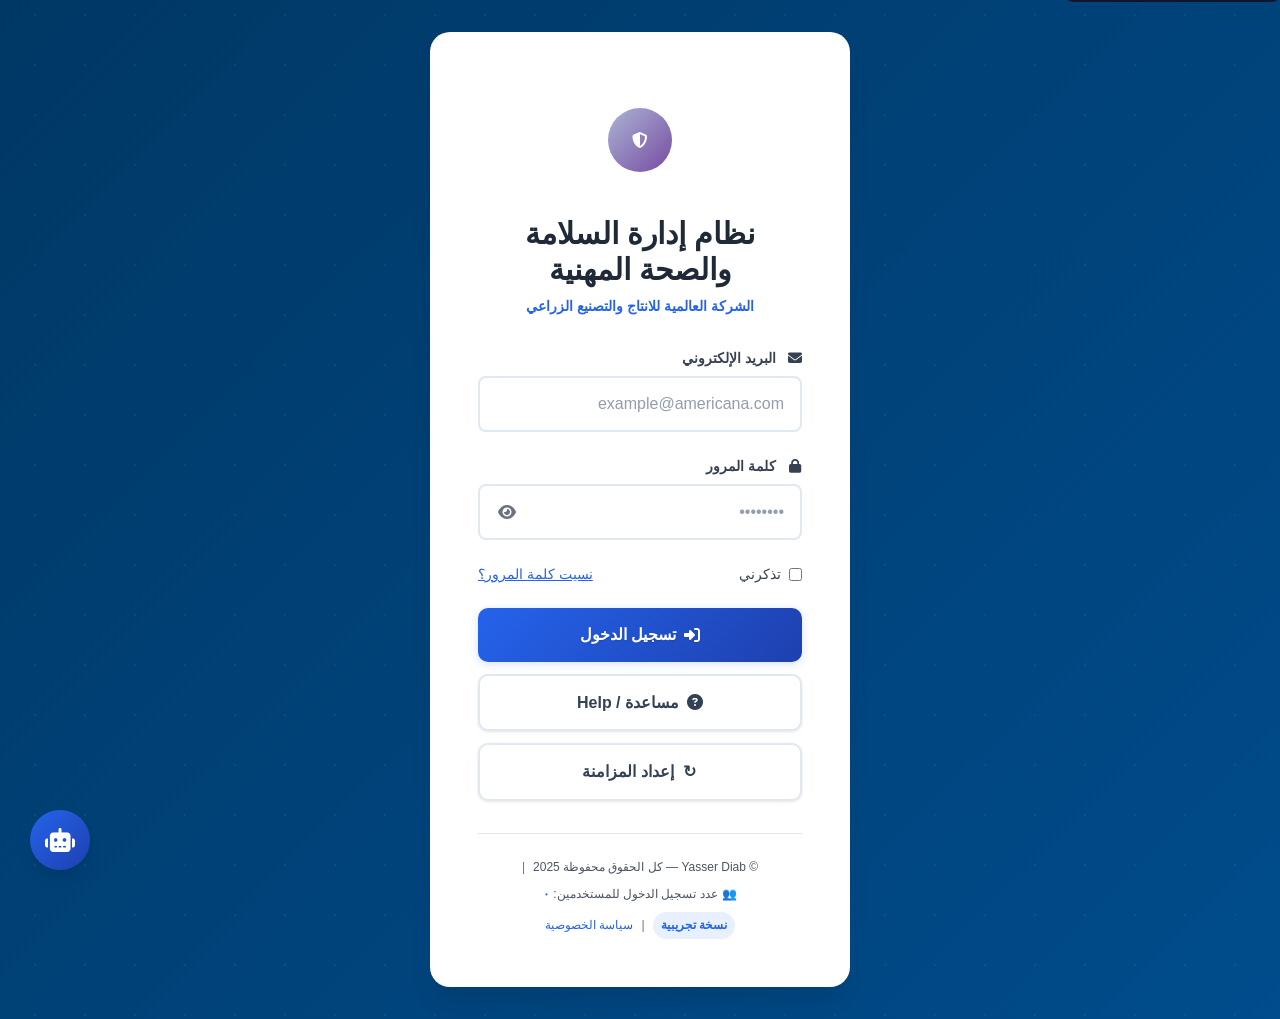
==== Frontend/index.html @ c03b9fe1 "عرض شريط التقدم في الهيدر عند إخفاء نافذة التحميل (نمط شريط بحث) Made-with: Cursor" ====
<!DOCTYPE html>
<html lang="ar" dir="rtl">

<head>
    <meta charset="UTF-8">
    <script>
        (function(){ try {
            if (window.location.hostname !== 'localhost' && window.location.hostname !== '127.0.0.1') return;
            function rm(){ var link = document.querySelector('link[rel="manifest"]'); if (link && link.parentNode) link.parentNode.removeChild(link); }
            rm();
            if (document.readyState === 'loading') document.addEventListener('DOMContentLoaded', rm); else setTimeout(rm, 0);
        } catch(e) {} })();
    </script>
    <!-- ⚡⚡⚡ ULTIMATE ERROR SUPPRESSOR V5 - MUST BE FIRST ⚡⚡⚡ -->
    <!-- ✅ يقمع أخطاء uploadmanager.js:518 من Google Drive -->
    <script>
        // ========================================
        // ULTIMATE PROTECTION V5 - قمع نهائي محسّن
        // يعترض Google Drive URLs ويحولها لصيغة آمنة
        // ========================================
        (function() {
            'use strict';
            
            // ✅ LAYER -3: أول شيء - اعتراض console قبل أي سطر آخر (Chrome يطبع Uncaught عبر console)
            function _isUploadManagerLog() {
                for (var i = 0; i < arguments.length; i++) {
                    var t = (arguments[i] != null && typeof arguments[i] === 'object')
                        ? (arguments[i].message || arguments[i].stack || '') + ''
                        : String(arguments[i] || '');
                    if (!t) continue;
                    t = t.toLowerCase();
                    if (t.indexOf('uploadmanager') !== -1 || t.indexOf('uploadmanager.js') !== -1 ||
                        (t.indexOf('518') !== -1 && (t.indexOf('document') !== -1 || t.indexOf('anonymous') !== -1 || t.indexOf('htmlstyleelement') !== -1 || t.indexOf('htmlimageelement') !== -1)) ||
                        (t.indexOf('cannot read propert') !== -1 && t.indexOf('undefined') !== -1 && t.indexOf('document') !== -1) ||
                        (t.indexOf("reading 'document'") !== -1) ||
                        (t.indexOf('518') !== -1 && t.indexOf('document') !== -1) ||
                        t.indexOf('htmlstyleelement') !== -1 || t.indexOf('htmlimageelement') !== -1 ||
                        (t.indexOf('typeerror') !== -1 && t.indexOf('document') !== -1 && t.indexOf('undefined') !== -1)) return true;
                }
                return false;
            }
            if (window.console) {
                var _e = console.error, _l = console.log, _w = console.warn;
                if (_e) console.error = function() { if (_isUploadManagerLog.apply(null, arguments)) return; return _e.apply(console, arguments); };
                if (_l) console.log  = function() { if (_isUploadManagerLog.apply(null, arguments)) return; return _l.apply(console, arguments); };
                if (_w) console.warn = function() { if (_isUploadManagerLog.apply(null, arguments)) return; return _w.apply(console, arguments); };
            }
            
            // ✅ LAYER -2: اعتراض أخطاء uploadmanager فوراً (يمنع ظهور Uncaught في الكونسول)
            var _onErr = window.onerror;
            window.onerror = function(msg, url, line, col, err) {
                var m = String(msg || '').toLowerCase(), u = String(url || '').toLowerCase();
                var stack = (err && err.stack) ? String(err.stack).toLowerCase() : '';
                if (line === 518 || line === '518' || (line && Number(line) === 518)) return true;
                if (u.indexOf('uploadmanager') !== -1 || u.indexOf('uploadmanager.js') !== -1) return true;
                if (stack.indexOf('uploadmanager') !== -1 || (stack.indexOf('518') !== -1 && stack.indexOf('document') !== -1)) return true;
                if (m.indexOf('cannot read propert') !== -1 && m.indexOf('undefined') !== -1 && m.indexOf('document') !== -1) return true;
                if (m.indexOf("reading 'document'") !== -1 || (m.indexOf('document') !== -1 && m.indexOf('undefined') !== -1)) return true;
                if (m.indexOf('typeerror') !== -1 && m.indexOf('document') !== -1) return true;
                return _onErr ? _onErr.apply(this, arguments) : false;
            };
            // اعتراض حدث error في أسرع مرحلة (قبل أي سكربت آخر)
            if (window.addEventListener) {
                window.addEventListener('error', function(e) {
                    var msg = (e && e.message) ? String(e.message).toLowerCase() : '';
                    var file = (e && e.filename) ? String(e.filename).toLowerCase() : '';
                    var line = e.lineno;
                    var stack = (e.error && e.error.stack) ? String(e.error.stack).toLowerCase() : '';
                    if (line === 518 || line === '518' || (line && Number(line) === 518)) {
                        e.preventDefault(); e.stopPropagation(); e.stopImmediatePropagation(); return false;
                    }
                    if (file.indexOf('uploadmanager') !== -1 || file.indexOf('uploadmanager.js') !== -1 || stack.indexOf('uploadmanager') !== -1) {
                        e.preventDefault(); e.stopPropagation(); e.stopImmediatePropagation(); return false;
                    }
                    if (msg.indexOf('cannot read propert') !== -1 && msg.indexOf('undefined') !== -1 && msg.indexOf('document') !== -1) {
                        e.preventDefault(); e.stopPropagation(); e.stopImmediatePropagation(); return false;
                    }
                    if (msg.indexOf("reading 'document'") !== -1 || (msg.indexOf('document') !== -1 && msg.indexOf('undefined') !== -1)) {
                        e.preventDefault(); e.stopPropagation(); e.stopImmediatePropagation(); return false;
                    }
                    if (msg.indexOf('typeerror') !== -1 && msg.indexOf('document') !== -1) {
                        e.preventDefault(); e.stopPropagation(); e.stopImmediatePropagation(); return false;
                    }
                }, true);
            }
            
            // ✅ LAYER -1: تحويل Google Drive URLs إلى صيغة thumbnail الآمنة
            // هذا يمنع تحميل uploadmanager.js من الأساس
            window.__convertGoogleDriveUrl = function(url) {
                if (!url || typeof url !== 'string') return url;
                
                // تحويل /uc?export=view URLs إلى /thumbnail
                // هذه الصيغة لا تحمّل uploadmanager.js
                var driveUcMatch = url.match(/drive\.google\.com\/uc\?.*id=([a-zA-Z0-9_-]+)/i);
                if (driveUcMatch && driveUcMatch[1]) {
                    return 'https://drive.google.com/thumbnail?id=' + driveUcMatch[1] + '&sz=w1000';
                }
                
                // تحويل /file/d/ URLs
                var driveFileMatch = url.match(/drive\.google\.com\/file\/d\/([a-zA-Z0-9_-]+)/i);
                if (driveFileMatch && driveFileMatch[1]) {
                    return 'https://drive.google.com/thumbnail?id=' + driveFileMatch[1] + '&sz=w1000';
                }
                
                return url;
            };
            
            // ✅ LAYER 0: حماية فورية - منع uploadmanager من القراءة على undefined (reading 'document')
            try {
                var safeFakeWin = typeof Proxy !== 'undefined' ? new Proxy({}, { get: function() { return undefined; } }) : {};
                var iframeContentWindowDesc = Object.getOwnPropertyDescriptor(HTMLIFrameElement.prototype, 'contentWindow');
                if (iframeContentWindowDesc && iframeContentWindowDesc.get) {
                    var originalContentWindowGetter = iframeContentWindowDesc.get;
                    Object.defineProperty(HTMLIFrameElement.prototype, 'contentWindow', {
                        get: function() {
                            try {
                                var w = originalContentWindowGetter.call(this);
                                if (w == null) return safeFakeWin;
                                return w;
                            } catch(e) {
                                return safeFakeWin;
                            }
                        },
                        configurable: true
                    });
                }
                var iframeContentDocDesc = Object.getOwnPropertyDescriptor(HTMLIFrameElement.prototype, 'contentDocument');
                if (iframeContentDocDesc && iframeContentDocDesc.get) {
                    var originalContentDocGetter = iframeContentDocDesc.get;
                    Object.defineProperty(HTMLIFrameElement.prototype, 'contentDocument', {
                        get: function() {
                            try {
                                var d = originalContentDocGetter.call(this);
                                return d != null ? d : null;
                            } catch(e) {
                                return null;
                            }
                        },
                        configurable: true
                    });
                }
            } catch(e) {}
            
            // ✅ LAYER 0.5: اعتراض HTMLImageElement.prototype.src
            // تحويل Google Drive URLs تلقائياً عند تعيين src
            try {
                var imgSrcDesc = Object.getOwnPropertyDescriptor(HTMLImageElement.prototype, 'src');
                if (imgSrcDesc && imgSrcDesc.set) {
                    var originalSrcSetter = imgSrcDesc.set;
                    var originalSrcGetter = imgSrcDesc.get;
                    Object.defineProperty(HTMLImageElement.prototype, 'src', {
                        get: function() {
                            return originalSrcGetter ? originalSrcGetter.call(this) : this.getAttribute('src');
                        },
                        set: function(val) {
                            try {
                                // تحويل Google Drive URLs
                                var safeUrl = window.__convertGoogleDriveUrl ? window.__convertGoogleDriveUrl(val) : val;
                                
                                // إضافة onerror handler تلقائياً للصور من Google Drive
                                if (safeUrl && typeof safeUrl === 'string' && safeUrl.indexOf('drive.google.com') > -1) {
                                    var self = this;
                                    if (!self.__driveErrorHandler) {
                                        self.__driveErrorHandler = true;
                                        self.addEventListener('error', function(e) {
                                            e.stopPropagation();
                                            e.stopImmediatePropagation();
                                        }, true);
                                    }
                                }
                                
                                return originalSrcSetter.call(this, safeUrl);
                            } catch(e) {
                                return originalSrcSetter.call(this, val);
                            }
                        },
                        configurable: true,
                        enumerable: true
                    });
                }
            } catch(e) {}
            
            // ✅ LAYER 0.6: اعتراض setAttribute لتحويل أي drive URL يُعطى لـ img[src]
            // يمنع تحميل uploadmanager عند استخدام setAttribute أو innerHTML
            try {
                var origSetAttribute = Element.prototype.setAttribute;
                Element.prototype.setAttribute = function(name, value) {
                    if (name === 'src' && this.tagName === 'IMG' && value && typeof value === 'string' && value.indexOf('drive.google.com') !== -1) {
                        value = window.__convertGoogleDriveUrl ? window.__convertGoogleDriveUrl(value) : value;
                    }
                    return origSetAttribute.call(this, name, value);
                };
            } catch(e) {}
            
            // ✅ LAYER 1: قمع فوري لـ console.error
            if (window.console && window.console.error) {
                var __origErr = window.console.error;
                window.console.error = function() {
                    try {
                        var a0 = arguments[0];
                        if (a0) {
                            var s = '';
                            try {
                                s = (typeof a0 === 'string' ? a0 : (a0.message || a0.stack || String(a0) || '')).toLowerCase();
                            } catch(e) { return; }
                            // فحص فوري للأنماط المعروفة (بما فيها خطأ reading 'document' من أي مصدر)
                            if (s.indexOf('uploadmanager') > -1 || s.indexOf(':518:') > -1 || (s.indexOf('518') > -1 && s.indexOf('document') > -1) ||
                                s.indexOf('cannot read') > -1 || s.indexOf('htmlstyleelement') > -1 ||
                                s.indexOf('htmlimageelement') > -1 || s.indexOf('svgsvgelement') > -1 ||
                                s.indexOf('contentdocument') > -1 || s.indexOf('contentwindow') > -1 ||
                                (s.indexOf('uncaught') > -1 && s.indexOf('typeerror') > -1 && s.indexOf('document') > -1) ||
                                (s.indexOf('cannot read propert') > -1 && s.indexOf('undefined') > -1 && s.indexOf("'document'") > -1) ||
                                s.indexOf("reading 'document'") > -1 || (s.indexOf('typeerror') > -1 && s.indexOf('document') > -1 && s.indexOf('undefined') > -1)) {
                                return; // قمع
                            }
                        }
                        // فحص بقية المعاملات (Chrome قد يمرر الرسالة والـ stack في معاملات منفصلة)
                        for (var i = 0; i < arguments.length; i++) {
                            var arg = arguments[i];
                            if (arg && typeof arg === 'object') {
                                try {
                                    var msg = String(arg.message || '').toLowerCase();
                                    var stack = String(arg.stack || '').toLowerCase();
                                    if (msg.indexOf('uploadmanager') > -1 || stack.indexOf('uploadmanager') > -1 ||
                                        stack.indexOf(':518:') > -1 || (msg.indexOf('cannot read') > -1 && msg.indexOf('document') > -1)) {
                                        return;
                                    }
                                } catch(e) { return; }
                            }
                        }
                        return __origErr.apply(this, arguments);
                    } catch(e) { return; }
                };
            }
            
            // ✅ LAYER 2: قمع window.onerror
            var __origOnError = window.onerror;
            window.onerror = function(msg, url, line, col, error) {
                try {
                    // فحص فوري للسطر 518
                    if (line === 518 || Number(line) === 518) return true;
                    
                    var m = String(msg || '').toLowerCase();
                    var u = String(url || '').toLowerCase();
                    var stack = '';
                    try { if (error && error.stack) stack = String(error.stack).toLowerCase(); } catch(e) {}
                    
                    // فحص شامل
                    if (u.indexOf('uploadmanager') > -1 || stack.indexOf('uploadmanager') > -1 ||
                        stack.indexOf(':518:') > -1 || m.indexOf('uploadmanager') > -1 ||
                        (m.indexOf('cannot read') > -1 && m.indexOf('document') > -1) ||
                        (m.indexOf('htmlstyleelement') > -1) || (m.indexOf('htmlimageelement') > -1)) {
                        return true;
                    }
                    
                    if (__origOnError) return __origOnError.apply(this, arguments);
                } catch(e) { return true; }
                return false;
            };
            
            // ✅ LAYER 3: قمع error events (capture phase)
            if (window.addEventListener) {
                window.addEventListener('error', function(e) {
                    try {
                        var line = e.lineno;
                        var msg = String(e.message || '').toLowerCase();
                        var file = String(e.filename || '').toLowerCase();
                        
                        // فحص السطر 518
                        if (line === 518 || Number(line) === 518) {
                            e.preventDefault(); e.stopPropagation(); e.stopImmediatePropagation();
                            return false;
                        }
                        
                        // فحص الأنماط
                        if (msg.indexOf('uploadmanager') > -1 || file.indexOf('uploadmanager') > -1 ||
                            msg.indexOf('cannot read') > -1 || msg.indexOf('htmlstyleelement') > -1 ||
                            msg.indexOf('htmlimageelement') > -1 || 
                            (msg.indexOf('typeerror') > -1 && msg.indexOf('document') > -1)) {
                            e.preventDefault(); e.stopPropagation(); e.stopImmediatePropagation();
                            return false;
                        }
                    } catch(err) {
                        e.preventDefault(); e.stopPropagation(); e.stopImmediatePropagation();
                        return false;
                    }
                }, true);
            }
            
            // ✅ LAYER 4: قمع unhandledrejection
            if (window.addEventListener) {
                window.addEventListener('unhandledrejection', function(e) {
                    try {
                        var reason = e.reason;
                        var str = String(reason || '').toLowerCase();
                        var msg = (reason && reason.message ? String(reason.message) : '').toLowerCase();
                        var stack = (reason && reason.stack ? String(reason.stack) : '').toLowerCase();
                        var combined = str + ' ' + msg + ' ' + stack;
                        
                        if (combined.indexOf('uploadmanager') > -1 || combined.indexOf(':518:') > -1 ||
                            (combined.indexOf('cannot read') > -1 && combined.indexOf('document') > -1)) {
                            e.preventDefault(); e.stopPropagation(); e.stopImmediatePropagation();
                            return false;
                        }
                    } catch(err) {}
                }, true);
            }
            
            // ✅ LAYER 5: حماية Chrome Extensions
            if (typeof chrome !== 'undefined' && chrome.runtime) {
                try {
                    var origLastError = chrome.runtime.lastError;
                    Object.defineProperty(chrome.runtime, 'lastError', {
                        get: function() {
                            try {
                                var err = origLastError;
                                if (err && err.message) {
                                    var msg = String(err.message).toLowerCase();
                                    if (msg.indexOf('uploadmanager') > -1 || msg.indexOf('contentdocument') > -1 || msg.indexOf('contentwindow') > -1) {
                                        return null;
                                    }
                                }
                                return err;
                            } catch(e) { return null; }
                        },
                        configurable: true
                    });
                } catch(e) {}
            }
            
            // ✅ LAYER 6: MutationObserver لاعتراض الصور المضافة عبر innerHTML
            // هذا يصطاد الصور التي لا تمر عبر src setter
            try {
                if (typeof MutationObserver !== 'undefined') {
                    var processGoogleDriveImages = function(element) {
                        if (!element) return;
                        var images = element.querySelectorAll ? element.querySelectorAll('img[src*="drive.google.com"]') : [];
                        for (var i = 0; i < images.length; i++) {
                            var img = images[i];
                            var src = img.getAttribute('src');
                            if (src && src.indexOf('drive.google.com') > -1) {
                                // تحويل URL إلى صيغة آمنة
                                var safeUrl = window.__convertGoogleDriveUrl(src);
                                if (safeUrl !== src) {
                                    img.setAttribute('src', safeUrl);
                                }
                                // إضافة error handler
                                if (!img.__driveErrorHandler) {
                                    img.__driveErrorHandler = true;
                                    img.addEventListener('error', function(e) {
                                        e.stopPropagation();
                                        e.stopImmediatePropagation();
                                    }, true);
                                }
                            }
                        }
                    };
                    
                    var observer = new MutationObserver(function(mutations) {
                        for (var i = 0; i < mutations.length; i++) {
                            var mutation = mutations[i];
                            // فحص العناصر المضافة
                            if (mutation.addedNodes) {
                                for (var j = 0; j < mutation.addedNodes.length; j++) {
                                    var node = mutation.addedNodes[j];
                                    if (node.nodeType === 1) { // Element node
                                        // فحص العنصر نفسه إذا كان صورة
                                        if (node.tagName === 'IMG') {
                                            var src = node.getAttribute('src');
                                            if (src && src.indexOf('drive.google.com') > -1) {
                                                var safeUrl = window.__convertGoogleDriveUrl(src);
                                                if (safeUrl !== src) {
                                                    node.setAttribute('src', safeUrl);
                                                }
                                                if (!node.__driveErrorHandler) {
                                                    node.__driveErrorHandler = true;
                                                    node.addEventListener('error', function(e) {
                                                        e.stopPropagation();
                                                        e.stopImmediatePropagation();
                                                    }, true);
                                                }
                                            }
                                        }
                                        // فحص الصور داخل العنصر
                                        processGoogleDriveImages(node);
                                    }
                                }
                            }
                        }
                    });
                    
                    // بدء المراقبة عند جاهزية DOM
                    if (document.body) {
                        observer.observe(document.body, { childList: true, subtree: true });
                    } else {
                        document.addEventListener('DOMContentLoaded', function() {
                            observer.observe(document.body, { childList: true, subtree: true });
                            // معالجة الصور الموجودة
                            processGoogleDriveImages(document.body);
                        });
                    }
                }
            } catch(e) {}
            
            // تعيين flags
            window.__errorSuppressorActive = true;
            window.__chromeErrorSuppressorActive = true;
            window.__ultimateProtectionV5 = true;
        })();
    </script>
    <script src="js/modules/uploadmanager-suppressor.js"></script>
    <meta name="viewport"
        content="width=device-width, initial-scale=1.0, maximum-scale=5.0, user-scalable=yes, viewport-fit=cover">
    <meta name="description"
        content="نظام إدارة السلامة المهنية للشركة العالمية للانتاج والتصنيع الزراعي - HSE Management System">
    <meta name="keywords" content="السلامة المهنية, HSE, الصناعات الغذائية, حوادث العمل, تصاريح العمل">
    <meta name="author" content="HSE Team">

    <!-- Permissions Policy - Allow camera access for QR scanning -->
    <meta http-equiv="Permissions-Policy" content="camera=self, microphone=self, geolocation=self">

    <!-- Open Graph / Facebook -->
    <meta property="og:type" content="website">
    <meta property="og:title" content="HSE Management System - نظام السلامة المهنية">
    <meta property="og:description" content="نظام إدارة السلامة المهنية للشركة العالمية للانتاج والتصنيع الزراعي">

    <title>HSE Management System - نظام السلامة المهنية</title>

    <!-- ========================================
         ✅ قمع ULTRA-AGGRESSIVE لأخطاء uploadmanager.js:518
         INLINE CODE - يعمل فوراً قبل أي شيء آخر
         ======================================== -->
    <script>
        // ✅✅✅ ULTRA-AGGRESSIVE ERROR SUPPRESSOR ✅✅✅
        // يجب أن يكون هذا أول JavaScript يتم تنفيذه
        (function() {
            'use strict';
            
            // قمع console.error فوراً - فحص كل المعاملات (الرسالة قد تكون في كائن Error)
            if (typeof console !== 'undefined' && console.error) {
                const _originalError = console.error;
                console.error = function(...args) {
                    for (let i = 0; i < args.length; i++) {
                        const a = args[i];
                        const first = (a && typeof a === 'object')
                            ? ((a.message || '') + ' ' + (a.stack || '')).toLowerCase()
                            : String(a || '').toLowerCase();
                        if (first.includes('uploadmanager') ||
                            first.includes('uploadmanager.js') ||
                            (first.includes('518') && (first.includes('document') || first.includes('anonymous') || first.includes('htmlstyleelement') || first.includes('htmlimageelement'))) ||
                            first.includes(':518:') ||
                            (first.includes('cannot read') && first.includes('document')) ||
                            first.includes('htmlstyleelement') ||
                            first.includes('htmlimageelement') ||
                            first.includes('svgsvgelement') ||
                            (first.includes('anonymous') && (first.includes('518') || first.includes('document'))) ||
                            first.includes('contentdocument') ||
                            first.includes('contentwindow')) {
                            return; // قمع فوري
                        }
                    }
                    _originalError.apply(console, args);
                };
            }
            
            // قمع console.warn فوراً
            if (typeof console !== 'undefined' && console.warn) {
                const _originalWarn = console.warn;
                console.warn = function(...args) {
                    if (args.length > 0 && args[0]) {
                        const first = String(args[0]).toLowerCase();
                        if (first.includes('uploadmanager') || first.includes('518')) {
                            return;
                        }
                    }
                    _originalWarn.apply(console, args);
                };
            }
            
            // قمع window.onerror فوراً
            window.onerror = function(msg, url, line, col, error) {
                // فحص السطر 518 فوراً
                if (line === 518 || String(line) === '518') {
                    return true; // قمع
                }
                
                // فحص الرسالة
                const msgLower = String(msg || '').toLowerCase();
                const urlLower = String(url || '').toLowerCase();
                
                if (msgLower.includes('uploadmanager') ||
                    msgLower.includes('cannot read') ||
                    msgLower.includes('htmlstyleelement') ||
                    msgLower.includes('anonymous') ||
                    msgLower.includes('contentdocument') ||
                    msgLower.includes('contentwindow') ||
                    urlLower.includes('uploadmanager') ||
                    urlLower.includes('518')) {
                    return true; // قمع
                }
                
                return false;
            };
            
            // قمع error events فوراً
            window.addEventListener('error', function(e) {
                if (e.lineno === 518 || String(e.lineno) === '518') {
                    e.preventDefault();
                    e.stopPropagation();
                    e.stopImmediatePropagation();
                    return false;
                }
                
                const msg = String(e.message || '').toLowerCase();
                const file = String(e.filename || '').toLowerCase();
                
                if (msg.includes('uploadmanager') ||
                    msg.includes('cannot read') ||
                    msg.includes('htmlstyleelement') ||
                    msg.includes('anonymous') ||
                    msg.includes('contentdocument') ||
                    msg.includes('contentwindow') ||
                    file.includes('uploadmanager') ||
                    file.includes('518')) {
                    e.preventDefault();
                    e.stopPropagation();
                    e.stopImmediatePropagation();
                    return false;
                }
            }, true); // capture phase - قبل أي شيء
            
            // قمع unhandledrejection
            window.addEventListener('unhandledrejection', function(e) {
                const reason = String(e.reason || '').toLowerCase();
                if (reason.includes('uploadmanager') ||
                    reason.includes('cannot read') ||
                    reason.includes('518')) {
                    e.preventDefault();
                    return false;
                }
            }, true);
            
            // ✅ قمع إضافي: Override Object.defineProperty لمنع أي محاولات لتجاوز الحماية
            try {
                const originalDefineProperty = Object.defineProperty;
                Object.defineProperty = function(obj, prop, descriptor) {
                    // لا نتدخل في defineProperty - نتركه يعمل بشكل طبيعي
                    return originalDefineProperty.call(this, obj, prop, descriptor);
                };
            } catch (e) {
                // ignore
            }
            
            console.log('%c✅ ULTRA-AGGRESSIVE Error Suppressor Active (3 Layers)', 'color: green; font-weight: bold; font-size: 14px;');
        })();
    </script>

    <!-- ========================================
         ✅ قمع إضافي inline لضمان الحماية الكاملة
         ======================================== -->
    <script>
        // ✅ قمع فوري وشامل قبل أي شيء آخر
        (function() {
            'use strict';
            
            // دالة فحص شاملة ومحسّنة لأخطاء uploadmanager
            const isUploadManagerError = function(text) {
                if (!text) return false;
                const t = String(text).toLowerCase();
                
                // فحص مباشر لـ uploadmanager
                if (t.includes('uploadmanager') || 
                    t.includes('upload-manager') ||
                    /uploadmanager\.js/i.test(t) ||
                    /uploadmanager\.js:\d+/i.test(t) ||
                    /uploadmanager\.js:518/i.test(t)) {
                    return true;
                }
                
                // فحص النمط الخاص: "Cannot read properties of undefined (reading 'document')"
                // هذا النمط يأتي من uploadmanager حتى لو لم يُذكر في النص
                if (t.includes('cannot read propert') && 
                    t.includes('undefined') && 
                    t.includes('document')) {
                    // إذا كان مع HTMLStyleElement/HTMLImageElement/SVGSVGElement أو anonymous، نعتبره uploadmanager
                    if (t.includes('htmlstyleelement') || 
                        t.includes('htmlimageelement') || 
                        t.includes('svgsvgelement') || 
                        t.includes('anonymous') ||
                        t.includes('518') ||
                        t.includes(':518') ||
                        /:\d+:\d+/.test(t)) { // أي خطأ مع line:column numbers
                        return true;
                    }
                }
                
                // فحص النمط: HTMLStyleElement.<anonymous>  
                if ((t.includes('htmlstyleelement') || 
                     t.includes('htmlimageelement') || 
                     t.includes('svgsvgelement')) && 
                    (t.includes('anonymous') || t.includes('<anonymous>'))) {
                    // إذا كان مع 518 أو مع 'reading' أو 'document'
                    if (t.includes('518') || 
                        t.includes('reading') || 
                        t.includes('document') ||
                        /:\d+:\d+/.test(t)) {
                        return true;
                    }
                }
                
                // فحص أي uncaught typeerror مع document و undefined
                if (t.includes('uncaught') && 
                    t.includes('typeerror') &&
                    t.includes('document') && 
                    t.includes('undefined')) {
                    return true;
                }
                
                // فحص نمط "reading 'document'" مع anonymous
                if (t.includes('reading') && 
                    t.includes('document') && 
                    t.includes('anonymous')) {
                    return true;
                }
                
                return false;
            };
            
            // ✅ قمع window.onerror فوراً - محسّن وعدواني
            window.onerror = function(msg, url, line, col, error) {
                try {
                    // فحص فوري للسطر 518
                    if (line === 518 || String(line) === '518' || Number(line) === 518) {
                        return true; // قمع فوري
                    }
                    
                    const msgStr = String(msg || '').toLowerCase();
                    const urlStr = String(url || '').toLowerCase();
                    const errorStack = (error && error.stack ? String(error.stack) : '').toLowerCase();
                    const combined = msgStr + ' ' + urlStr + ' ' + errorStack;
                    
                    // فحص شامل
                    if (isUploadManagerError(combined) || 
                        urlStr.includes('uploadmanager') ||
                        urlStr.includes('upload-manager') ||
                        /uploadmanager\.js/i.test(urlStr) ||
                        // فحص النمط المحدد
                        (msgStr.includes('cannot read') && 
                         msgStr.includes('undefined') && 
                         msgStr.includes('document')) ||
                        (msgStr.includes('htmlstyleelement') && 
                         msgStr.includes('anonymous')) ||
                        (msgStr.includes('htmlimageelement') && 
                         msgStr.includes('anonymous')) ||
                        (msgStr.includes('svgsvgelement') && 
                         msgStr.includes('anonymous')) ||
                        (msgStr.includes('uncaught') && 
                         msgStr.includes('typeerror') && 
                         msgStr.includes('document'))) {
                        return true; // قمع الخطأ
                    }
                } catch (e) {
                    // في حالة حدوث خطأ في الفحص نفسه، نقمع للأمان
                    return true;
                }
                return false;
            };
            
            // ✅ قمع console.error فوراً - محسّن وعدواني
            if (typeof console !== 'undefined' && console.error) {
                const originalError = console.error;
                console.error = function(...args) {
                    // فحص فوري للمعامل الأول قبل أي معالجة
                    if (args.length > 0) {
                        const firstArg = args[0];
                        if (firstArg) {
                            const firstStr = String(firstArg).toLowerCase();
                            // فحص سريع جداً - قبل أي شيء
                            if (firstStr.includes('uploadmanager') ||
                                firstStr.includes('upload-manager') ||
                                (firstStr.includes('cannot read') && 
                                 firstStr.includes('undefined') && 
                                 firstStr.includes('document')) ||
                                (firstStr.includes('htmlstyleelement') && 
                                 firstStr.includes('anonymous')) ||
                                (firstStr.includes('htmlimageelement') && 
                                 firstStr.includes('anonymous')) ||
                                (firstStr.includes('svgsvgelement') && 
                                 firstStr.includes('anonymous')) ||
                                (firstStr.includes('uncaught') && 
                                 firstStr.includes('typeerror') && 
                                 firstStr.includes('document'))) {
                                return; // قمع فوري - لا نعالج شيء
                            }
                        }
                    }
                    
                    // فحص شامل لجميع المعاملات
                    try {
                        const allText = args.map(arg => {
                            if (typeof arg === 'string') return arg;
                            if (arg && typeof arg === 'object') {
                                const msg = arg.message || '';
                                const stack = arg.stack || '';
                                return msg + ' ' + stack + ' ' + String(arg);
                            }
                            return String(arg || '');
                        }).join(' ');
                        
                        if (isUploadManagerError(allText)) {
                            return; // قمع الخطأ
                        }
                    } catch (e) {
                        // في حالة حدوث خطأ في الفحص، نقمع لأمان
                        if (args.length > 0 && String(args[0]).toLowerCase().includes('uploadmanager')) {
                            return;
                        }
                    }
                    
                    originalError.apply(console, args);
                };
            }
            
            // ✅ قمع console.warn أيضاً
            if (typeof console !== 'undefined' && console.warn) {
                const originalWarn = console.warn;
                console.warn = function(...args) {
                    try {
                        const allText = args.map(arg => String(arg || '')).join(' ');
                        if (isUploadManagerError(allText)) {
                            return;
                        }
                    } catch (e) {
                        // في حالة حدوث خطأ، نتجاهل
                    }
                    originalWarn.apply(console, args);
                };
            }
            
            // ✅ قمع error event - محسّن وعدواني
            if (typeof window !== 'undefined' && window.addEventListener) {
                window.addEventListener('error', function(e) {
                    try {
                        const filename = (e.filename || '').toLowerCase();
                        const message = (e.message || '').toLowerCase();
                        const errorStack = (e.error && e.error.stack ? String(e.error.stack) : '').toLowerCase();
                        const lineno = e.lineno;
                        const combined = filename + ' ' + message + ' ' + errorStack;
                        
                        // فحص فوري للسطر 518
                        if (lineno === 518 || lineno === '518' || String(lineno) === '518' || Number(lineno) === 518) {
                            e.preventDefault();
                            e.stopPropagation();
                            e.stopImmediatePropagation();
                            return false;
                        }
                        
                        // فحص شامل
                        if (isUploadManagerError(combined) || 
                            filename.includes('uploadmanager') ||
                            filename.includes('upload-manager') ||
                            // فحص النمط المحدد
                            (message.includes('cannot read') && 
                             message.includes('undefined') && 
                             message.includes('document')) ||
                            (message.includes('htmlstyleelement') && 
                             message.includes('anonymous')) ||
                            (message.includes('htmlimageelement') && 
                             message.includes('anonymous')) ||
                            (message.includes('svgsvgelement') && 
                             message.includes('anonymous')) ||
                            (message.includes('uncaught') && 
                             message.includes('typeerror') && 
                             message.includes('document'))) {
                            e.preventDefault();
                            e.stopPropagation();
                            e.stopImmediatePropagation();
                            return false;
                        }
                    } catch (err) {
                        // في حالة حدوث خطأ في الفحص، نقمع الخطأ الأصلي للأمان
                        e.preventDefault();
                        e.stopPropagation();
                        e.stopImmediatePropagation();
                        return false;
                    }
                }, true); // استخدام capture phase
            }
            
            // ✅ قمع unhandledrejection - محسّن
            if (typeof window !== 'undefined' && window.addEventListener) {
                window.addEventListener('unhandledrejection', function(e) {
                    try {
                        const reason = e.reason;
                        const reasonStr = String(reason || '').toLowerCase();
                        const reasonMsg = (reason && reason.message ? String(reason.message) : '').toLowerCase();
                        const reasonStack = (reason && reason.stack ? String(reason.stack) : '').toLowerCase();
                        const combined = reasonStr + ' ' + reasonMsg + ' ' + reasonStack;
                        
                        if (isUploadManagerError(combined) ||
                            // فحص النمط المحدد
                            (combined.includes('cannot read') && 
                             combined.includes('undefined') && 
                             combined.includes('document')) ||
                            (combined.includes('htmlstyleelement') && 
                             combined.includes('anonymous')) ||
                            (combined.includes('htmlimageelement') && 
                             combined.includes('anonymous')) ||
                            (combined.includes('svgsvgelement') && 
                             combined.includes('anonymous')) ||
                            (combined.includes('uncaught') && 
                             combined.includes('typeerror') && 
                             combined.includes('document'))) {
                            e.preventDefault();
                            e.stopPropagation();
                            e.stopImmediatePropagation();
                            return false;
                        }
                    } catch (err) {
                        // في حالة حدوث خطأ في الفحص، نتجاهل
                    }
                }, true);
            }
        })();
    </script>

    <!-- Ultra-Early Console Override - Runs before everything -->
    <script>
        // ========================================
        // ✅ قمع فوري فائق السرعة لأخطاء uploadmanager.js:518
        // يجب أن يكون هذا أول شيء في الصفحة
        // ========================================
        (function() {
            'use strict';
            
            // قمع window.onerror فوراً - مع try/catch لتجنب التكرار اللانهائي (Maximum call stack)
            var originalOnError = window.onerror;
            window.onerror = function(msg, url, line, col, error) {
                try {
                    if (line === 518 || String(line) === '518') {
                        return true;
                    }
                    var msgStr = String(msg || '').toLowerCase();
                    var urlStr = String(url || '').toLowerCase();
                    var stackStr = '';
                    try {
                        if (error && error.stack) stackStr = String(error.stack).toLowerCase();
                    } catch (e1) {
                        return true;
                    }
                    var combined = msgStr + ' ' + urlStr + ' ' + stackStr;
                    if (urlStr.indexOf('uploadmanager') !== -1 || stackStr.indexOf('uploadmanager') !== -1 ||
                        stackStr.indexOf('518') !== -1 || (msgStr.indexOf('cannot read') !== -1 && msgStr.indexOf('document') !== -1)) {
                        return true;
                    }
                    if (originalOnError) {
                        return originalOnError.apply(this, arguments);
                    }
                } catch (e2) {
                    return true;
                }
                return false;
            };
            
            // ✅ إضافة error event listener أيضاً - للقبض على الأخطاء من event listeners
            if (typeof window !== 'undefined' && window.addEventListener) {
                window.addEventListener('error', function(e) {
                    const filename = (e.filename || '').toLowerCase();
                    const message = (e.message || '').toLowerCase();
                    const lineno = String(e.lineno || '');
                    const colno = String(e.colno || '');
                    const errorStack = (e.error && e.error.stack ? String(e.error.stack) : '').toLowerCase();
                    const combined = (filename + ' ' + message + ' ' + errorStack + ' ' + lineno + ' ' + colno).toLowerCase();
                    
                    // ✅ قمع فوري شامل لأخطاء uploadmanager
                    if (filename.includes('uploadmanager') ||
                        filename.includes('upload-manager') ||
                        /uploadmanager\.js/i.test(filename) ||
                        /uploadmanager\.js:\d+/i.test(filename) ||
                        /uploadmanager\.js:518/i.test(filename) ||
                        lineno === '518' ||
                        (message.includes('cannot read properties') && message.includes('undefined') && message.includes('document') && (filename.includes('uploadmanager') || lineno === '518' || combined.includes('htmlstyleelement') || combined.includes('htmlimageelement'))) ||
                        (combined.includes('htmlstyleelement') && combined.includes('anonymous') && (combined.includes('518') || combined.includes('uploadmanager'))) ||
                        (combined.includes('htmlimageelement') && combined.includes('anonymous') && (combined.includes('518') || combined.includes('uploadmanager'))) ||
                        (errorStack.includes('uploadmanager') && (errorStack.includes('518') || errorStack.includes('htmlstyleelement') || errorStack.includes('htmlimageelement'))) ||
                        (lineno === '518' && (filename.includes('upload') || filename.includes('extension') || combined.includes('uploadmanager')))) {
                        e.preventDefault();
                        e.stopPropagation();
                        e.stopImmediatePropagation();
                        return false; // قمع فوري
                    }
                }, true); // capture phase - يلتقط الخطأ في أبكر مرحلة
            }
            
            // قمع console.error فوراً - مع try/catch لتجنب التكرار اللانهائي (لا نستخدم toString على object)
            if (typeof console !== 'undefined' && console.error) {
                var originalConsoleError = console.error;
                console.error = function() {
                    try {
                        var firstArgStr = '';
                        var allText = '';
                        if (arguments.length > 0) {
                            var a0 = arguments[0];
                            try {
                                if (typeof a0 === 'string') {
                                    firstArgStr = a0.toLowerCase();
                                } else if (a0 && typeof a0 === 'object') {
                                    firstArgStr = ((a0.message || '') + ' ' + (a0.stack || '')).toLowerCase();
                                }
                            } catch (e0) {
                                return;
                            }
                        }
                        for (var i = 0; i < arguments.length; i++) {
                            var arg = arguments[i];
                            try {
                                if (typeof arg === 'string') allText += arg.toLowerCase() + ' ';
                                else if (arg && typeof arg === 'object') allText += ((arg.message || '') + ' ' + (arg.stack || '')).toLowerCase() + ' ';
                            } catch (e1) {
                                return;
                            }
                        }
                        if (firstArgStr.indexOf('uploadmanager') !== -1 || firstArgStr.indexOf('518') !== -1 ||
                            (firstArgStr.indexOf('cannot read') !== -1 && firstArgStr.indexOf('document') !== -1) ||
                            (firstArgStr.indexOf("'document'") !== -1 && firstArgStr.indexOf('undefined') !== -1) ||
                            allText.indexOf('uploadmanager') !== -1 || allText.indexOf('518') !== -1 ||
                            (allText.indexOf("'document'") !== -1 && allText.indexOf('undefined') !== -1)) {
                            return;
                        }
                        return originalConsoleError.apply(console, arguments);
                    } catch (e2) {
                        return;
                    }
                };
            }
            
            // ✅ قمع unhandledrejection فوراً
            if (typeof window !== 'undefined' && window.addEventListener) {
                window.addEventListener('unhandledrejection', function(e) {
                    const reason = (e.reason || '').toString().toLowerCase();
                    const stack = (e.reason && e.reason.stack ? String(e.reason.stack) : '').toLowerCase();
                    const combined = (reason + ' ' + stack).toLowerCase();
                    
                    // ✅ قمع فوري شامل لأخطاء uploadmanager
                    if (reason.includes('uploadmanager') ||
                        reason.includes('upload-manager') ||
                        stack.includes('uploadmanager') ||
                        stack.includes('uploadmanager.js') ||
                        stack.includes('uploadmanager.js:518') ||
                        /uploadmanager\.js/i.test(combined) ||
                        /uploadmanager\.js:\d+/i.test(combined) ||
                        /uploadmanager\.js:518/i.test(combined) ||
                        (combined.includes('htmlstyleelement') && combined.includes('anonymous') && (combined.includes('518') || combined.includes('uploadmanager'))) ||
                        (combined.includes('htmlimageelement') && combined.includes('anonymous') && (combined.includes('518') || combined.includes('uploadmanager'))) ||
                        (combined.includes('cannot read properties') && combined.includes('undefined') && combined.includes('document') && (combined.includes('htmlstyleelement') || combined.includes('htmlimageelement') || combined.includes('518') || combined.includes('uploadmanager')))) {
                        e.preventDefault();
                        e.stopPropagation();
                        e.stopImmediatePropagation();
                        return false; // قمع فوري
                    }
                }, true); // capture phase
            }
        })();
        
        (function () {
            'use strict';
            
            // ========================================
            // ✅ إصلاح نهائي: ضمان وجود document لجميع عناصر DOM
            // ========================================
            // هذا الإصلاح يمنع خطأ uploadmanager.js:518 من الحدوث
            (function() {
                'use strict';
                
                // الحصول على document الحالي
                const currentDoc = document;
                
                // ✅ إصلاح شامل: إضافة خاصية document آمنة لجميع العناصر
                // هذا يمنع الخطأ عندما تحاول الإضافة الوصول إلى .document
                if (window.Element && Element.prototype) {
                    // إضافة خاصية document كبديل آمن لجميع العناصر
                    try {
                        if (!Object.prototype.hasOwnProperty.call(Element.prototype, 'document')) {
                            Object.defineProperty(Element.prototype, 'document', {
                                get: function() {
                                    try {
                                        // محاولة الحصول على ownerDocument باستخدام Object.getPrototypeOf
                                        let node = this;
                                        while (node) {
                                            if (node.nodeType === 9) { // DOCUMENT_NODE
                                                return node;
                                            }
                                            const parent = node.parentNode;
                                            if (parent && parent.nodeType === 9) {
                                                return parent;
                                            }
                                            if (!parent) break;
                                            node = parent;
                                        }
                                        
                                        // إذا لم نجد document، استخدم document الحالي
                                        return currentDoc;
                                    } catch(e) {
                                        return currentDoc;
                                    }
                                },
                                configurable: true,
                                enumerable: true
                            });
                        }
                    } catch(e) {}
                }
                
                // ✅ إصلاح خاص لـ HTMLStyleElement و HTMLImageElement
                const addDocumentProperty = function(proto) {
                    if (!proto) return;
                    try {
                        if (!Object.prototype.hasOwnProperty.call(proto, 'document')) {
                            Object.defineProperty(proto, 'document', {
                                get: function() {
                                    try {
                                        let node = this;
                                        while (node) {
                                            if (node.nodeType === 9) return node;
                                            const parent = node.parentNode;
                                            if (parent && parent.nodeType === 9) return parent;
                                            if (!parent) break;
                                            node = parent;
                                        }
                                        return currentDoc;
                                    } catch(e) {
                                        return currentDoc;
                                    }
                                },
                                configurable: true,
                                enumerable: true
                            });
                        }
                    } catch(e) {}
                };
                
                if (window.HTMLStyleElement && HTMLStyleElement.prototype) {
                    addDocumentProperty(HTMLStyleElement.prototype);
                }
                
                if (window.HTMLImageElement && HTMLImageElement.prototype) {
                    addDocumentProperty(HTMLImageElement.prototype);
                }
                
                if (window.SVGSVGElement && SVGSVGElement.prototype) {
                    addDocumentProperty(SVGSVGElement.prototype);
                }
                
                // ✅ إصلاح شامل: ضمان أن جميع الوصول إلى document آمن
                // هذا يمنع الخطأ عندما تحاول الإضافة الوصول إلى .document على undefined
                if (window.EventTarget && EventTarget.prototype) {
                    const originalAddEventListener = EventTarget.prototype.addEventListener;
                    
                    EventTarget.prototype.addEventListener = function(type, listener, options) {
                        // تغليف الـ listener لضمان معالجة آمنة للأخطاء
                        if (listener && typeof listener === 'function') {
                            const wrappedListener = function(event) {
                                try {
                                    // ضمان أن this و event موجودان
                                    if (!this) {
                                        return;
                                    }
                                    
                                    // ضمان أن العنصر مربوط بـ document
                                    if (this.nodeType && this.nodeType !== 9) {
                                        if (!this.ownerDocument) {
                                            try {
                                                Object.defineProperty(this, 'ownerDocument', {
                                                    value: currentDoc,
                                                    writable: false,
                                                    configurable: true
                                                });
                                            } catch(e) {}
                                        }
                                    }
                                    
                                    return listener.call(this, event);
                                } catch (error) {
                                    // قمع أخطاء uploadmanager فقط
                                    const errorStr = String(error || '').toLowerCase();
                                    const stackStr = (error.stack || '').toLowerCase();
                                    if (errorStr.includes('uploadmanager') || 
                                        errorStr.includes('cannot read properties of undefined') ||
                                        stackStr.includes('uploadmanager.js:518')) {
                                        return false;
                                    }
                                    throw error;
                                }
                            };
                            
                            return originalAddEventListener.call(this, type, wrappedListener, options);
                        }
                        
                        return originalAddEventListener.call(this, type, listener, options);
                    };
                }
                
                // ✅ إصلاح createElement لضمان ربط العناصر بـ document
                if (document.createElement) {
                    const originalCreateElement = document.createElement;
                    document.createElement = function(tagName, options) {
                        const element = originalCreateElement.call(this, tagName, options);
                        
                        // ضمان أن العنصر مربوط بـ document فوراً
                        if (element) {
                            try {
                                // إضافة خاصية document كبديل آمن
                                // ownerDocument موجود تلقائياً من المتصفح، لكننا نضيف document كبديل
                                if (!element.document) {
                                    const doc = this;
                                    Object.defineProperty(element, 'document', {
                                        get: function() {
                                            try {
                                                let node = this;
                                                while (node) {
                                                    if (node.nodeType === 9) return node;
                                                    const parent = node.parentNode;
                                                    if (parent && parent.nodeType === 9) return parent;
                                                    if (!parent) break;
                                                    node = parent;
                                                }
                                                return doc;
                                            } catch(e) {
                                                return doc;
                                            }
                                        },
                                        configurable: true,
                                        enumerable: true
                                    });
                                }
                            } catch(e) {}
                        }
                        
                        return element;
                    };
                }
                
                // ✅ إصلاح appendChild و insertBefore لضمان ربط العناصر
                // بعد إضافة العناصر إلى DOM، نضمن أن خاصية document موجودة
                if (Node.prototype.appendChild) {
                    const originalAppendChild = Node.prototype.appendChild;
                    Node.prototype.appendChild = function(child) {
                        const result = originalAppendChild.call(this, child);
                        
                        // بعد الإضافة، نضمن أن خاصية document موجودة على العنصر
                        if (child && child.nodeType && child.nodeType !== 9) {
                            try {
                                // التأكد من وجود خاصية document (التي أضفناها سابقاً)
                                if (!child.document) {
                                    const doc = this.ownerDocument || this;
                                    Object.defineProperty(child, 'document', {
                                        get: function() {
                                            try {
                                                let node = this;
                                                while (node) {
                                                    if (node.nodeType === 9) return node;
                                                    const parent = node.parentNode;
                                                    if (parent && parent.nodeType === 9) return parent;
                                                    if (!parent) break;
                                                    node = parent;
                                                }
                                                return doc;
                                            } catch(e) {
                                                return doc;
                                            }
                                        },
                                        configurable: true,
                                        enumerable: true
                                    });
                                }
                            } catch(e) {}
                        }
                        
                        return result;
                    };
                }
                
                if (Node.prototype.insertBefore) {
                    const originalInsertBefore = Node.prototype.insertBefore;
                    Node.prototype.insertBefore = function(newNode, referenceNode) {
                        const result = originalInsertBefore.call(this, newNode, referenceNode);
                        
                        // بعد الإضافة، نضمن أن خاصية document موجودة على العنصر
                        if (newNode && newNode.nodeType && newNode.nodeType !== 9) {
                            try {
                                // التأكد من وجود خاصية document (التي أضفناها سابقاً)
                                if (!newNode.document) {
                                    const doc = this.ownerDocument || this;
                                    Object.defineProperty(newNode, 'document', {
                                        get: function() {
                                            try {
                                                let node = this;
                                                while (node) {
                                                    if (node.nodeType === 9) return node;
                                                    const parent = node.parentNode;
                                                    if (parent && parent.nodeType === 9) return parent;
                                                    if (!parent) break;
                                                    node = parent;
                                                }
                                                return doc;
                                            } catch(e) {
                                                return doc;
                                            }
                                        },
                                        configurable: true,
                                        enumerable: true
                                    });
                                }
                            } catch(e) {}
                        }
                        
                        return result;
                    };
                }
            })();
            
            // ========================================
            // ✅ إصلاح فوري: اعتراض console.error قبل أي شيء آخر
            // ========================================
            // يجب أن يكون هذا أول شيء - قبل أي كود آخر
            if (typeof console !== 'undefined' && console.error) {
                const originalConsoleError = console.error;
                console.error = function(...args) {
                    // ✅ Quick check فوري - فحص أول arg مباشرة
                    // Note: uploadmanager.js errors are from browser extensions (not part of this codebase)
                    // These errors are safely suppressed to prevent console noise
                    if (args.length > 0) {
                        const firstArg = args[0];
                        let firstArgStr = '';
                        
                        if (typeof firstArg === 'string') {
                            firstArgStr = firstArg.toLowerCase();
                        } else if (firstArg && typeof firstArg === 'object') {
                            if (firstArg.stack) firstArgStr += String(firstArg.stack).toLowerCase() + ' ';
                            if (firstArg.message) firstArgStr += String(firstArg.message).toLowerCase() + ' ';
                            try {
                                firstArgStr += String(firstArg).toLowerCase() + ' ';
                            } catch(e) {}
                        } else {
                            firstArgStr = String(firstArg || '').toLowerCase();
                        }
                        
                        // ✅ قمع فوري إذا احتوى على uploadmanager أو runtime.lastError
                        if (firstArgStr.includes('uploadmanager') ||
                            firstArgStr.includes('upload-manager') ||
                            /uploadmanager\.js/i.test(firstArgStr) ||
                            /uploadmanager\.js:\d+/i.test(firstArgStr) ||
                            /uploadmanager\.js:518/i.test(firstArgStr) ||
                            firstArgStr.includes('unchecked runtime.lasterror') ||
                            firstArgStr.includes('runtime.lasterror') ||
                            firstArgStr.includes('message port closed') ||
                            firstArgStr.includes('message channel closed') ||
                            firstArgStr.includes('asynchronous response') ||
                            (firstArgStr.includes('cannot read properties') && firstArgStr.includes('undefined') && (firstArgStr.includes('document') || firstArgStr.includes('reading'))) ||
                            (firstArgStr.includes('htmlstyleelement') && (firstArgStr.includes('anonymous') || firstArgStr.includes('document') || firstArgStr.includes('518'))) ||
                            (firstArgStr.includes('htmlimageelement') && (firstArgStr.includes('anonymous') || firstArgStr.includes('document') || firstArgStr.includes('518'))) ||
                            (firstArgStr.includes('anonymous') && /uploadmanager\.js:\d+/i.test(firstArgStr))) {
                            return; // قمع فوري - لا نسمح بتمرير الخطأ
                        }
                    }
                    
                    // Check all arguments combined
                    const allText = args.map(a => {
                        if (typeof a === 'string') return a.toLowerCase();
                        if (a && typeof a === 'object') {
                            let text = '';
                            if (a.stack) text += String(a.stack).toLowerCase() + ' ';
                            if (a.message) text += String(a.message).toLowerCase() + ' ';
                            try { text += String(a).toLowerCase() + ' '; } catch(e) {}
                            return text;
                        }
                        return String(a || '').toLowerCase();
                    }).join(' ');
                    
                    // ✅ قمع شامل لأخطاء uploadmanager و runtime.lastError
                    if (allText.includes('uploadmanager') ||
                        allText.includes('upload-manager') ||
                        /uploadmanager\.js/i.test(allText) ||
                        /uploadmanager\.js:\d+/i.test(allText) ||
                        /uploadmanager\.js:518/i.test(allText) ||
                        allText.includes('unchecked runtime.lasterror') ||
                        allText.includes('runtime.lasterror') ||
                        allText.includes('message port closed') ||
                        allText.includes('message channel closed') ||
                        allText.includes('asynchronous response') ||
                        allText.includes('the message port closed before a response was received') ||
                        allText.includes('listener indicated an asynchronous response') ||
                        (allText.includes('cannot read properties') && allText.includes('undefined') && (allText.includes('document') || allText.includes('reading'))) ||
                        (allText.includes('htmlstyleelement') && (allText.includes('anonymous') || allText.includes('document') || allText.includes('518'))) ||
                        (allText.includes('htmlimageelement') && (allText.includes('anonymous') || allText.includes('document') || allText.includes('518'))) ||
                        (allText.includes('anonymous') && /uploadmanager\.js:\d+/.test(allText))) {
                        return; // Suppress immediately
                    }
                    
                    return originalConsoleError.apply(console, args);
                };
            }
            
            // ========================================
            // ✅ إصلاح نهائي وشامل: اعتراض أخطاء uploadmanager.js:518 على جميع المستويات
            // ========================================
            (function() {
                'use strict';
                
                // ✅ Helper function للتحقق من أخطاء uploadmanager
                const isUploadManagerError = function(text) {
                    if (!text) return false;
                    const t = String(text).toLowerCase();
                    return t.includes('uploadmanager') ||
                           t.includes('upload-manager') ||
                           /uploadmanager\.js/i.test(t) ||
                           /uploadmanager\.js:\d+/i.test(t) ||
                           /uploadmanager\.js:518/i.test(t) ||
                           (t.includes('cannot read properties') && t.includes('undefined') && (t.includes('document') || t.includes('reading'))) ||
                           (t.includes('htmlstyleelement') && (t.includes('document') || t.includes('anonymous') || t.includes('518'))) ||
                           (t.includes('htmlimageelement') && (t.includes('document') || t.includes('anonymous') || t.includes('518'))) ||
                           (t.includes('anonymous') && /uploadmanager\.js:\d+/i.test(t));
                };
                
                // ✅ 1. اعتراض على مستوى Error constructor - قبل أي شيء
                // Note: هذا قد لا يعمل بشكل كامل لأن الخطأ يأتي من امتداد المتصفح
                // لكننا نحاول على أي حال
                try {
                    const OriginalError = window.Error;
                    window.Error = function(...args) {
                        const error = new OriginalError(...args);
                        const errorStr = String(error.message || '').toLowerCase();
                        const stackStr = (error.stack || '').toLowerCase();
                        if (isUploadManagerError(errorStr) || isUploadManagerError(stackStr)) {
                            // Suppress by returning a dummy error that won't be logged
                            error.message = '';
                            error.stack = '';
                            return error;
                        }
                        return error;
                    };
                    window.Error.prototype = OriginalError.prototype;
                } catch (e) {
                    // Silently ignore if we can't override Error
                }
                
                // ✅ 2. Wrap EventTarget.prototype.addEventListener بشكل شامل
                const originalAddEventListener = EventTarget.prototype.addEventListener;
                EventTarget.prototype.addEventListener = function(type, listener, options) {
                    // Wrap listeners for style and image elements
                    if (this instanceof HTMLStyleElement || 
                        this instanceof SVGStyleElement || 
                        this instanceof HTMLImageElement ||
                        (this.tagName && (this.tagName === 'STYLE' || this.tagName === 'SVG' || this.tagName === 'IMG'))) {
                        const wrappedListener = function(e) {
                            try {
                                if (listener && typeof listener === 'function') {
                                    return listener.call(this, e);
                                }
                            } catch (error) {
                                const errorStr = String(error || '').toLowerCase();
                                const stackStr = (error.stack || '').toLowerCase();
                                if (isUploadManagerError(errorStr) || isUploadManagerError(stackStr)) {
                                    return false; // Suppress error
                                }
                                throw error; // Re-throw if not uploadmanager error
                            }
                        };
                        return originalAddEventListener.call(this, type, wrappedListener, options);
                    }
                    return originalAddEventListener.call(this, type, listener, options);
                };
                
                // ✅ 3. Wrap onload handlers مباشرة على العناصر
                const wrapElementHandlers = function(element) {
                    if (!element || element.nodeType !== 1) return;
                    
                    try {
                        // Wrap onload
                        if (element.onload && typeof element.onload === 'function') {
                            const originalOnLoad = element.onload;
                            element.onload = function(e) {
                                try {
                                    return originalOnLoad.call(this, e);
                                } catch (error) {
                                    const errorStr = String(error || '').toLowerCase();
                                    const stackStr = (error.stack || '').toLowerCase();
                                    if (isUploadManagerError(errorStr) || isUploadManagerError(stackStr)) {
                                        return false;
                                    }
                                    throw error;
                                }
                            };
                        }
                        
                        // Wrap onerror
                        if (element.onerror && typeof element.onerror === 'function') {
                            const originalOnError = element.onerror;
                            element.onerror = function(e) {
                                try {
                                    return originalOnError.call(this, e);
                                } catch (error) {
                                    const errorStr = String(error || '').toLowerCase();
                                    const stackStr = (error.stack || '').toLowerCase();
                                    if (isUploadManagerError(errorStr) || isUploadManagerError(stackStr)) {
                                        return false;
                                    }
                                    throw error;
                                }
                            };
                        }
                    } catch (e) {
                        // Silently ignore
                    }
                };
                
                // ✅ 4. MutationObserver شامل لجميع العناصر
                if (typeof MutationObserver !== 'undefined') {
                    const errorObserver = new MutationObserver(function(mutations) {
                        mutations.forEach(function(mutation) {
                            if (mutation.addedNodes) {
                                mutation.addedNodes.forEach(function(node) {
                                    if (node && node.nodeType === 1) {
                                        // Wrap style, svg, and img elements
                                        if (node.tagName === 'STYLE' || 
                                            node.tagName === 'SVG' || 
                                            node.tagName === 'IMG' ||
                                            node instanceof HTMLStyleElement ||
                                            node instanceof SVGElement ||
                                            node instanceof HTMLImageElement) {
                                            wrapElementHandlers(node);
                                        }
                                        
                                        // Also check children
                                        const styleElements = node.querySelectorAll && node.querySelectorAll('style, svg, img');
                                        if (styleElements) {
                                            styleElements.forEach(wrapElementHandlers);
                                        }
                                    }
                                });
                            }
                        });
                    });
                    
                    // Start observing immediately
                    if (document.documentElement) {
                        errorObserver.observe(document.documentElement, {
                            childList: true,
                            subtree: true,
                            attributes: false,
                            characterData: false
                        });
                    }
                    
                    // Also observe when body is ready
                    if (document.body) {
                        errorObserver.observe(document.body, {
                            childList: true,
                            subtree: true
                        });
                    } else {
                        document.addEventListener('DOMContentLoaded', function() {
                            if (document.body) {
                                errorObserver.observe(document.body, {
                                    childList: true,
                                    subtree: true
                                });
                            }
                        }, { once: true });
                    }
                }
                
                // ✅ 5. Wrap existing style and image elements immediately
                if (document.readyState === 'loading') {
                    document.addEventListener('DOMContentLoaded', function() {
                        document.querySelectorAll('style, svg, img').forEach(wrapElementHandlers);
                    }, { once: true });
                } else {
                    document.querySelectorAll('style, svg, img').forEach(wrapElementHandlers);
                }
            })();
            
            // ========================================
            // قمع فائق السرعة لأخطاء uploadmanager - قبل أي شيء آخر
            // ========================================
            
            // ✅ قمع فوري وشامل لأخطاء window.onerror - يجب أن يكون أول شيء
            const originalWindowOnError = window.onerror;
            window.onerror = function(msg, url, line, col, error) {
                const urlStr = (url || '').toLowerCase();
                const msgStr = (msg || '').toLowerCase();
                const stackStr = (error && error.stack ? String(error.stack).toLowerCase() : '');
                const lineStr = String(line || '').toLowerCase();
                const colStr = String(col || '').toLowerCase();
                const combined = (msgStr + ' ' + urlStr + ' ' + stackStr + ' ' + lineStr + ' ' + colStr).toLowerCase();
                
                // ✅ Quick check فوري - يجب أن يكون أول شيء
                // Check for uploadmanager in URL or stack - ANY occurrence
                if (urlStr.includes('uploadmanager') ||
                    urlStr.includes('upload-manager') ||
                    /uploadmanager\.js/i.test(urlStr) ||
                    /uploadmanager\.js:518/i.test(urlStr) ||
                    /uploadmanager\.js:\d+/i.test(urlStr) ||
                    stackStr.includes('uploadmanager') ||
                    stackStr.includes('upload-manager') ||
                    /uploadmanager\.js/i.test(stackStr) ||
                    /uploadmanager\.js:518/i.test(stackStr) ||
                    /uploadmanager\.js:\d+/i.test(stackStr) ||
                    // Pattern: (anonymous) @ uploadmanager.js:518
                    (stackStr.includes('anonymous') && /uploadmanager\.js:\d+/.test(stackStr)) ||
                    // Pattern: Cannot read properties of undefined (reading 'document')
                    (msgStr.includes('cannot read properties') && msgStr.includes('undefined') && (msgStr.includes('document') || msgStr.includes('reading'))) ||
                    // Pattern: HTMLStyleElement.<anonymous> (uploadmanager.js:518:80)
                    (combined.includes('htmlstyleelement') && (combined.includes('anonymous') || combined.includes('@')) && (combined.includes('518') || combined.includes('uploadmanager') || /uploadmanager\.js:\d+/.test(combined))) ||
                    (combined.includes('htmlimageelement') && (combined.includes('anonymous') || combined.includes('@')) && (combined.includes('518') || combined.includes('uploadmanager') || /uploadmanager\.js:\d+/.test(combined))) ||
                    (combined.includes('svgsvgelement') && (combined.includes('anonymous') || combined.includes('@')) && (combined.includes('518') || combined.includes('uploadmanager') || /uploadmanager\.js:\d+/.test(combined))) ||
                    (line === 518 && (urlStr.includes('uploadmanager') || stackStr.includes('uploadmanager') || combined.includes('uploadmanager'))) ||
                    // Catch any error with uploadmanager.js:518 in stack
                    /uploadmanager\.js:518/.test(stackStr) ||
                    /uploadmanager\.js:518/.test(combined) ||
                    // Generic pattern: any error mentioning uploadmanager with document/undefined
                    (combined.includes('uploadmanager') && combined.includes('document') && combined.includes('undefined'))) {
                    return true; // Suppress immediately - لا نسمح بتمرير الخطأ
                }
                
                // Quick check for Tracking Prevention - must be after uploadmanager check
                if (msgStr.includes('tracking prevention') ||
                    msgStr.includes('blocked access to storage') ||
                    combined.includes('tracking prevention') ||
                    combined.includes('blocked access to storage')) {
                    return true; // Suppress immediately
                }
                
                if (originalWindowOnError) {
                    return originalWindowOnError.apply(this, arguments);
                }
                return false;
            };
            
            // ✅ Override console.error AND console.warn IMMEDIATELY - قبل أي شيء آخر - محسّن بشكل شامل
            const suppressUploadManagerError = function(args) {
                // ✅ Quick check فوري - فحص أول arg مباشرة
                if (args.length > 0) {
                    const firstArg = args[0];
                    let firstArgStr = '';
                    
                    if (typeof firstArg === 'string') {
                        firstArgStr = firstArg.toLowerCase();
                    } else if (firstArg && typeof firstArg === 'object') {
                        // Check stack trace first
                        if (firstArg.stack) firstArgStr += String(firstArg.stack).toLowerCase() + ' ';
                        // Check message
                        if (firstArg.message) firstArgStr += String(firstArg.message).toLowerCase() + ' ';
                        // Check toString
                        try {
                            firstArgStr += String(firstArg).toLowerCase() + ' ';
                        } catch(e) {}
                    } else {
                        firstArgStr = String(firstArg || '').toLowerCase();
                    }
                    
                    // ✅ قمع فوري إذا احتوى على uploadmanager أو Google Drive 503 errors
                    if (firstArgStr.includes('uploadmanager') ||
                        firstArgStr.includes('upload-manager') ||
                        /uploadmanager\.js/i.test(firstArgStr) ||
                        /uploadmanager\.js:\d+/i.test(firstArgStr) ||
                        /uploadmanager\.js:518/i.test(firstArgStr) ||
                        (firstArgStr.includes('503') && firstArgStr.includes('drive.google.com')) ||
                        (firstArgStr.includes('service unavailable') && firstArgStr.includes('drive')) ||
                        (firstArgStr.includes('failed to load resource') && firstArgStr.includes('503')) ||
                        (firstArgStr.includes('cannot read properties') && firstArgStr.includes('undefined') && (firstArgStr.includes('document') || firstArgStr.includes('reading'))) ||
                        (firstArgStr.includes('htmlstyleelement') && (firstArgStr.includes('anonymous') || firstArgStr.includes('document') || firstArgStr.includes('518'))) ||
                        (firstArgStr.includes('htmlimageelement') && (firstArgStr.includes('anonymous') || firstArgStr.includes('document') || firstArgStr.includes('518'))) ||
                        (firstArgStr.includes('anonymous') && /uploadmanager\.js:\d+/i.test(firstArgStr))) {
                        return true; // قمع فوري - لا نسمح بتمرير الخطأ
                    }
                }
                return false;
            };
            
            if (typeof console !== 'undefined' && console.error) {
                const originalConsoleError = console.error;
                console.error = function(...args) {
                    if (suppressUploadManagerError(args)) {
                        return; // قمع فوري
                    }
                    
                    // Comprehensive check for uploadmanager errors - check each argument individually
                    for (let i = 0; i < args.length; i++) {
                        const arg = args[i];
                        let argText = '';
                        
                        if (typeof arg === 'string') {
                            argText = arg.toLowerCase();
                        } else if (arg && typeof arg === 'object') {
                            // Check stack trace
                            if (arg.stack) argText += String(arg.stack).toLowerCase() + ' ';
                            // Check message
                            if (arg.message) argText += String(arg.message).toLowerCase() + ' ';
                            // Check toString
                            try {
                                argText += String(arg).toLowerCase() + ' ';
                            } catch(e) {}
                        } else {
                            argText = String(arg || '').toLowerCase();
                        }
                        
                        // Check for Tracking Prevention
                        if (argText.includes('tracking prevention') ||
                            argText.includes('blocked access to storage')) {
                            return; // Suppress immediately
                        }
                        
                        // Check for uploadmanager patterns - enhanced
                        if (argText.includes('uploadmanager') ||
                            argText.includes('upload-manager') ||
                            /uploadmanager\.js/i.test(argText) ||
                            /uploadmanager\.js:\d+/i.test(argText) ||
                            /uploadmanager\.js:518/i.test(argText) ||
                            // Pattern: (anonymous) @ uploadmanager.js:518
                            (argText.includes('anonymous') && /uploadmanager\.js:\d+/i.test(argText)) ||
                            // Pattern: Cannot read properties of undefined (reading 'document')
                            (argText.includes('cannot read properties') && argText.includes('undefined') && (argText.includes('document') || argText.includes('reading'))) ||
                            // Pattern: HTMLStyleElement.<anonymous> (uploadmanager.js:518:80) or (anonymous) @ uploadmanager.js:518
                            (argText.includes('htmlstyleelement') && (argText.includes('anonymous') || argText.includes('@') || argText.includes('document') || argText.includes('518'))) ||
                            (argText.includes('htmlimageelement') && (argText.includes('anonymous') || argText.includes('@') || argText.includes('document') || argText.includes('518'))) ||
                            // Pattern: SVGSVGElement.<anonymous> (uploadmanager.js:518:80)
                            (argText.includes('svgsvgelement') && (argText.includes('anonymous') || argText.includes('@') || argText.includes('document') || argText.includes('518')))) {
                            return; // Suppress immediately
                        }
                    }
                    
                    // Also check combined text
                    const allText = args.map(a => {
                        if (typeof a === 'string') return a.toLowerCase();
                        if (a && typeof a === 'object') {
                            let text = '';
                            if (a.stack) text += String(a.stack).toLowerCase() + ' ';
                            if (a.message) text += String(a.message).toLowerCase() + ' ';
                            try { text += String(a).toLowerCase() + ' '; } catch(e) {}
                            return text;
                        }
                        return String(a || '').toLowerCase();
                    }).join(' ');
                    
                    // Check for Tracking Prevention in combined text
                    if (allText.includes('tracking prevention') ||
                        allText.includes('blocked access to storage')) {
                        return; // Suppress immediately
                    }
                    
                    // ✅ قمع شامل لأخطاء uploadmanager
                    if (allText.includes('uploadmanager') ||
                        allText.includes('upload-manager') ||
                        /uploadmanager\.js/i.test(allText) ||
                        /uploadmanager\.js:\d+/i.test(allText) ||
                        /uploadmanager\.js:518/i.test(allText) ||
                        // Pattern: (anonymous) @ uploadmanager.js:518
                        (allText.includes('anonymous') && /uploadmanager\.js:\d+/.test(allText)) ||
                        // Pattern: Cannot read properties of undefined (reading 'document')
                        (allText.includes('cannot read properties') && allText.includes('undefined') && (allText.includes('document') || allText.includes('reading'))) ||
                        // Pattern: HTMLStyleElement.<anonymous> (uploadmanager.js:518:80)
                        (allText.includes('htmlstyleelement') && (allText.includes('anonymous') || allText.includes('@') || allText.includes('document') || allText.includes('518'))) ||
                        (allText.includes('htmlimageelement') && (allText.includes('anonymous') || allText.includes('@') || allText.includes('document') || allText.includes('518'))) ||
                        (allText.includes('svgsvgelement') && (allText.includes('anonymous') || allText.includes('@') || allText.includes('document') || allText.includes('518')))) {
                        return; // Suppress immediately
                    }
                    
                    return originalConsoleError.apply(console, args);
                };
            }
            
            // ✅ Override console.warn IMMEDIATELY for Tracking Prevention messages
            if (typeof console !== 'undefined' && console.warn) {
                const originalConsoleWarn = console.warn;
                console.warn = function(...args) {
                    // Use the same suppression function
                    if (suppressUploadManagerError(args)) {
                        return; // قمع فوري
                    }
                    
                    const allText = args.map(a => String(a || '')).join(' ').toLowerCase();
                    
                    // Suppress Tracking Prevention messages
                    if (allText.includes('tracking prevention') ||
                        allText.includes('blocked access to storage') ||
                        allText.includes('tracking prevention blocked access to storage')) {
                        return; // Suppress immediately
                    }
                    
                    // Suppress Chrome extension runtime.lastError messages
                    if (allText.includes('unchecked runtime.lasterror') ||
                        allText.includes('runtime.lasterror') ||
                        allText.includes('message port closed') ||
                        allText.includes('message channel closed') ||
                        allText.includes('asynchronous response') ||
                        allText.includes('the message port closed before a response was received') ||
                        allText.includes('listener indicated an asynchronous response')) {
                        return; // Suppress immediately
                    }
                    
                    // Also suppress uploadmanager errors in warnings
                    if (allText.includes('uploadmanager') ||
                        /uploadmanager\.js:\d+/.test(allText) ||
                        (allText.includes('cannot read properties') && allText.includes('undefined') && allText.includes('document') && (allText.includes('htmlstyleelement') || allText.includes('uploadmanager')))) {
                        return; // Suppress immediately
                    }
                    
                    return originalConsoleWarn.apply(console, args);
                };
            }
            
            // ✅ Override console.info IMMEDIATELY for Tracking Prevention messages
            if (typeof console !== 'undefined' && console.info) {
                const originalConsoleInfo = console.info;
                console.info = function(...args) {
                    const allText = args.map(a => String(a || '')).join(' ').toLowerCase();
                    
                    // Suppress Tracking Prevention messages
                    if (allText.includes('tracking prevention') ||
                        allText.includes('blocked access to storage') ||
                        allText.includes('tracking prevention blocked access to storage')) {
                        return; // Suppress immediately
                    }
                    
                    return originalConsoleInfo.apply(console, args);
                };
            }
            
            // ✅ Add error event listener to catch errors that bypass window.onerror - محسّن بشكل شامل
            if (typeof window !== 'undefined' && window.addEventListener) {
                window.addEventListener('error', function(e) {
                    const filename = (e.filename || e.source || e.target?.src || '').toLowerCase();
                    const message = (e.message || '').toLowerCase();
                    const errorObj = e.error || {};
                    const stack = (errorObj.stack ? String(errorObj.stack).toLowerCase() : '');
                    const errorMsg = (errorObj.message || '').toLowerCase();
                    const errorName = (errorObj.name || '').toLowerCase();
                    const lineno = e.lineno ? String(e.lineno) : '';
                    const colno = e.colno ? String(e.colno) : '';
                    const combined = (filename + ' ' + message + ' ' + stack + ' ' + errorMsg + ' ' + errorName + ' ' + lineno + ' ' + colno).toLowerCase();
                    
                    // ✅ Quick check فوري - يجب أن يكون أول شيء
                    // Check for uploadmanager in ANY part of the error
                    if (filename.includes('uploadmanager') ||
                        filename.includes('upload-manager') ||
                        /uploadmanager\.js/i.test(filename) ||
                        /uploadmanager\.js:518/i.test(filename) ||
                        /uploadmanager\.js:\d+/i.test(filename) ||
                        message.includes('uploadmanager') ||
                        message.includes('upload-manager') ||
                        stack.includes('uploadmanager') ||
                        stack.includes('upload-manager') ||
                        /uploadmanager\.js/i.test(stack) ||
                        /uploadmanager\.js:518/i.test(stack) ||
                        /uploadmanager\.js:\d+/i.test(stack) ||
                        combined.includes('uploadmanager') ||
                        combined.includes('upload-manager') ||
                        /uploadmanager\.js/i.test(combined) ||
                        /uploadmanager\.js:518/i.test(combined) ||
                        /uploadmanager\.js:\d+/i.test(combined) ||
                        // Pattern: (anonymous) @ uploadmanager.js:518
                        (stack.includes('anonymous') && /uploadmanager\.js:\d+/.test(stack)) ||
                        // Pattern: Cannot read properties of undefined (reading 'document')
                        (message.includes('cannot read properties') && message.includes('undefined') && (message.includes('document') || message.includes('reading'))) ||
                        // Pattern: HTMLStyleElement.<anonymous> (uploadmanager.js:518:80)
                        (combined.includes('htmlstyleelement') && (combined.includes('anonymous') || combined.includes('@')) && (combined.includes('518') || combined.includes('uploadmanager') || /uploadmanager\.js:\d+/.test(combined))) ||
                        (combined.includes('htmlimageelement') && (combined.includes('anonymous') || combined.includes('@')) && (combined.includes('518') || combined.includes('uploadmanager') || /uploadmanager\.js:\d+/.test(combined))) ||
                        (combined.includes('svgsvgelement') && (combined.includes('anonymous') || combined.includes('@')) && (combined.includes('518') || combined.includes('uploadmanager') || /uploadmanager\.js:\d+/.test(combined))) ||
                        (lineno === '518' && (filename.includes('uploadmanager') || stack.includes('uploadmanager') || combined.includes('uploadmanager'))) ||
                        // Generic pattern: any error mentioning uploadmanager with document/undefined
                        (combined.includes('uploadmanager') && combined.includes('document') && combined.includes('undefined'))) {
                        e.preventDefault();
                        e.stopPropagation();
                        e.stopImmediatePropagation();
                        return false; // قمع فوري - لا نسمح بتمرير الخطأ
                    }
                    
                    // Suppress Tracking Prevention
                    if (message.includes('tracking prevention') ||
                        message.includes('blocked access to storage') ||
                        combined.includes('tracking prevention') ||
                        combined.includes('blocked access to storage')) {
                        e.preventDefault();
                        e.stopPropagation();
                        e.stopImmediatePropagation();
                        return false;
                    }
                }, true); // Use capture phase to catch early - يلتقط الخطأ في أبكر مرحلة
            }
            
            // ✅ Add unhandledrejection listener for promise rejections
            if (typeof window !== 'undefined' && window.addEventListener) {
                window.addEventListener('unhandledrejection', function(e) {
                    const reason = (e.reason || '').toString().toLowerCase();
                    const stack = (e.reason && e.reason.stack ? String(e.reason.stack).toLowerCase() : '');
                    const combined = (reason + ' ' + stack).toLowerCase();
                    
                    // Suppress Chrome extension message port errors
                    if (reason.includes('listener indicated an asynchronous response') ||
                        reason.includes('message port closed') ||
                        reason.includes('message channel closed') ||
                        reason.includes('asynchronous response') ||
                        reason.includes('the message port closed before a response was received') ||
                        combined.includes('listener indicated an asynchronous response') ||
                        combined.includes('message port closed') ||
                        combined.includes('message channel closed')) {
                        e.preventDefault();
                        return false;
                    }
                    
                    // Suppress Tracking Prevention
                    if (reason.includes('tracking prevention') ||
                        reason.includes('blocked access to storage') ||
                        combined.includes('tracking prevention')) {
                        e.preventDefault();
                        return false;
                    }
                    
                    // Suppress uploadmanager errors
                    if (reason.includes('uploadmanager') ||
                        stack.includes('uploadmanager') ||
                        /uploadmanager\.js:\d+/.test(combined)) {
                        e.preventDefault();
                        return false;
                    }
                }, true);
            }
            
            // ✅ Override console.warn also - بعض المتصفحات تسجل الأخطاء هنا أيضاً
            if (typeof console !== 'undefined' && console.warn) {
                const originalConsoleWarn = console.warn;
                console.warn = function(...args) {
                    const allText = args.map(a => {
                        if (typeof a === 'string') return a.toLowerCase();
                        if (a && typeof a === 'object') {
                            let text = '';
                            if (a.stack) text += String(a.stack).toLowerCase() + ' ';
                            if (a.message) text += String(a.message).toLowerCase() + ' ';
                            try { text += String(a).toLowerCase() + ' '; } catch(e) {}
                            return text;
                        }
                        return String(a || '').toLowerCase();
                    }).join(' ');
                    
                    // Suppress Chrome extension runtime.lastError messages
                    if (allText.includes('unchecked runtime.lasterror') ||
                        allText.includes('runtime.lasterror') ||
                        allText.includes('message port closed') ||
                        allText.includes('message channel closed') ||
                        allText.includes('asynchronous response') ||
                        allText.includes('the message port closed before a response was received') ||
                        allText.includes('listener indicated an asynchronous response')) {
                        return; // Suppress immediately
                    }
                    
                    if (allText.includes('uploadmanager') ||
                        /uploadmanager\.js/i.test(allText) ||
                        /uploadmanager\.js:518/i.test(allText) ||
                        (allText.includes('cannot read properties') && allText.includes('undefined') && allText.includes('document') && (allText.includes('htmlstyleelement') || allText.includes('svgsvgelement') || allText.includes('518'))) ||
                        (allText.includes('htmlstyleelement') && allText.includes('anonymous') && (allText.includes('518') || allText.includes('uploadmanager') || /uploadmanager\.js:\d+/i.test(allText))) ||
                        (allText.includes('svgsvgelement') && allText.includes('anonymous') && (allText.includes('518') || allText.includes('uploadmanager') || /uploadmanager\.js:\d+/i.test(allText)))) {
                        return; // Suppress
                    }
                    return originalConsoleWarn.apply(console, args);
                };
            }
            
            // ✅ Helper function للتحقق من أخطاء uploadmanager - محسّن بشكل شامل
            const isUploadManagerError = function(text) {
                if (!text) return false;
                const t = String(text).toLowerCase();
                return t.includes('uploadmanager') ||
                       t.includes('upload-manager') ||
                       /uploadmanager\.js/i.test(t) ||
                       /uploadmanager\.js:\d+/i.test(t) ||
                       /uploadmanager\.js:518/i.test(t) ||
                       // Pattern: (anonymous) @ uploadmanager.js:518
                       (t.includes('anonymous') && /uploadmanager\.js:\d+/i.test(t)) ||
                       // Pattern: Cannot read properties of undefined (reading 'document')
                       (t.includes('cannot read properties') && t.includes('undefined') && (t.includes('document') || t.includes('reading')) && (t.includes('htmlstyleelement') || t.includes('htmlimageelement') || t.includes('svgsvgelement') || t.includes('extension') || t.includes('uploadmanager') || t.includes('518'))) ||
                       // Pattern: HTMLStyleElement.<anonymous> (uploadmanager.js:518:80) or HTMLStyleElement (anonymous) @ uploadmanager.js:518
                       (t.includes('htmlstyleelement') && (t.includes('anonymous') || t.includes('@')) && (t.includes('518') || t.includes('uploadmanager') || t.includes('extension') || /uploadmanager\.js:\d+/i.test(t))) ||
                       // Pattern: HTMLImageElement.<anonymous> (uploadmanager.js:518:80) or HTMLImageElement (anonymous) @ uploadmanager.js:518
                       (t.includes('htmlimageelement') && (t.includes('anonymous') || t.includes('@')) && (t.includes('518') || t.includes('uploadmanager') || t.includes('extension') || /uploadmanager\.js:\d+/i.test(t))) ||
                       // Pattern: SVGSVGElement.<anonymous> (uploadmanager.js:518:80) or SVGSVGElement (anonymous) @ uploadmanager.js:518
                       (t.includes('svgsvgelement') && (t.includes('anonymous') || t.includes('@')) && (t.includes('518') || t.includes('uploadmanager') || t.includes('extension') || /uploadmanager\.js:\d+/i.test(t))) ||
                       // Generic pattern: any error with document and undefined from extensions
                       (t.includes('cannot read') && t.includes('document') && (t.includes('undefined') || t.includes('extension')) && (t.includes('htmlstyleelement') || t.includes('htmlimageelement') || t.includes('svgsvgelement') || t.includes('518')));
            };
            
            // ✅ إضافة event listener مبكر جداً لقمع أخطاء extensions - محسّن بشكل شامل
            window.addEventListener('error', function(e) {
                const msg = (e.message || '').toLowerCase();
                const filename = (e.filename || '').toLowerCase();
                const stack = (e.error && e.error.stack) ? e.error.stack.toLowerCase() : '';
                const combined = msg + ' ' + filename + ' ' + stack;
                
                // Quick check - catch uploadmanager errors immediately
                if (isUploadManagerError(combined) ||
                    isUploadManagerError(msg) ||
                    isUploadManagerError(filename) ||
                    isUploadManagerError(stack) ||
                    filename.includes('extension://') ||
                    filename.includes('uploadmanager') ||
                    /uploadmanager\.js/i.test(filename) ||
                    /uploadmanager\.js:\d+/i.test(filename) ||
                    /uploadmanager\.js:518/i.test(filename) ||
                    (msg.includes('cannot read properties') && msg.includes('undefined') && (msg.includes('document') || msg.includes('reading'))) ||
                    (msg.includes('htmlstyleelement') && msg.includes('anonymous') && (msg.includes('518') || msg.includes('uploadmanager') || /uploadmanager\.js:\d+/i.test(msg))) ||
                    (msg.includes('svgsvgelement') && msg.includes('anonymous') && (msg.includes('518') || msg.includes('uploadmanager') || /uploadmanager\.js:\d+/i.test(msg))) ||
                    (stack.includes('uploadmanager') && (stack.includes('518') || stack.includes('htmlstyleelement') || stack.includes('svgsvgelement') || stack.includes('document')))) {
                    e.preventDefault();
                    e.stopPropagation();
                    e.stopImmediatePropagation();
                    return false;
                }
            }, true); // capture phase - يلتقط الخطأ في أبكر مرحلة
            
            // ✅ قمع unhandledrejection أيضاً
            window.addEventListener('unhandledrejection', function(e) {
                const reason = e.reason ? String(e.reason) : '';
                if (isUploadManagerError(reason)) {
                    e.preventDefault();
                    e.stopPropagation();
                    e.stopImmediatePropagation();
                    return false;
                }
            }, true);
            
            // ========================================
            // قمع فوري لأخطاء uploadmanager - يجب أن يكون أول شيء
            // ========================================
            // قمع window.onerror في أسرع وقت ممكن - يستخدم المعالج الأول
            (function() {
                // حفظ المرجع للمعالج الأول
                const firstHandler = window.onerror;
                window.onerror = function(msg, url, line, col, error) {
                    // ✅ Quick check فوري وشامل لأخطاء uploadmanager - يجب أن يكون أول شيء
                    const urlStr = (url || '').toLowerCase();
                    const msgStr = (msg || '').toLowerCase();
                    const stackStr = (error && error.stack ? String(error.stack).toLowerCase() : '');
                    const lineStr = String(line || '').toLowerCase();
                    const colStr = String(col || '').toLowerCase();
                    const combined = (msgStr + ' ' + urlStr + ' ' + stackStr + ' ' + lineStr + ' ' + colStr).toLowerCase();
                    
                    // ✅ قمع فوري شامل - قبل أي شيء آخر (يجب أن يكون أول شيء)
                    if (urlStr.includes('uploadmanager') ||
                        urlStr.includes('upload-manager') ||
                        /uploadmanager\.js/i.test(urlStr) ||
                        /uploadmanager\.js:\d+/i.test(urlStr) ||
                        /uploadmanager\.js:518/i.test(urlStr) ||
                        line === 518 ||
                        (msgStr.includes('cannot read properties') && msgStr.includes('undefined') && msgStr.includes('document') && (urlStr.includes('uploadmanager') || line === 518 || combined.includes('htmlstyleelement') || combined.includes('htmlimageelement'))) ||
                        (combined.includes('htmlstyleelement') && combined.includes('anonymous') && (combined.includes('518') || combined.includes('uploadmanager'))) ||
                        (combined.includes('htmlimageelement') && combined.includes('anonymous') && (combined.includes('518') || combined.includes('uploadmanager'))) ||
                        (line === 518 && (urlStr.includes('upload') || urlStr.includes('extension') || combined.includes('uploadmanager')))) {
                        return true; // قمع فوري - لا نسمح بتمرير الخطأ
                    }
                    
                    // ✅ Quick check using helper function - catch early
                    if (typeof isUploadManagerError === 'function' && (isUploadManagerError(combined) || 
                        isUploadManagerError(msgStr) || 
                        isUploadManagerError(urlStr) || 
                        isUploadManagerError(stackStr))) {
                        return true; // Suppress immediately
                    }
                    
                    // استدعاء المعالج الأول إذا كان موجوداً (الذي أضفناه في البداية)
                    if (firstHandler) {
                        const result = firstHandler.apply(this, arguments);
                        if (result === true) return true; // تم قمع الخطأ
                    }
                    
                    // ✅ قمع شامل وفوري لأي خطأ من uploadmanager
                    // التحقق من جميع الأنماط الممكنة بما في ذلك HTMLStyleElement.<anonymous> (uploadmanager.js:518:80)
                    // ✅ إصلاح محسّن: فحص شامل لجميع الأنماط الممكنة
                    if (urlStr.includes('uploadmanager') || 
                        urlStr.includes('upload-manager') ||
                        urlStr.includes('extension://') && (urlStr.includes('upload') || urlStr.includes('manager')) ||
                        combined.includes('uploadmanager') ||
                        combined.includes('upload-manager') ||
                        /uploadmanager\.js/i.test(urlStr) ||
                        /uploadmanager\.js:\d+/i.test(urlStr) ||
                        /uploadmanager\.js:\d+:\d+/i.test(urlStr) ||
                        /uploadmanager\.js:518/i.test(urlStr) ||
                        /uploadmanager\.js:\d+/.test(combined) ||
                        /uploadmanager\.js:518/.test(combined) ||
                        (line === 518 && (urlStr.includes('upload') || urlStr.includes('manager') || urlStr.includes('extension'))) ||
                        (col && line === 518 && (urlStr.includes('upload') || combined.includes('upload'))) ||
                        (combined.includes('htmlimageelement') && (urlStr.includes('uploadmanager') || combined.includes('uploadmanager') || combined.includes('upload-manager') || urlStr.includes('extension'))) ||
                        (combined.includes('htmlstyleelement') && (urlStr.includes('uploadmanager') || combined.includes('uploadmanager') || combined.includes('upload-manager') || urlStr.includes('extension'))) ||
                        (combined.includes('svgsvgelement') && (urlStr.includes('uploadmanager') || combined.includes('uploadmanager') || combined.includes('upload-manager') || urlStr.includes('extension'))) ||
                        (msgStr.includes('cannot read properties of undefined') && (msgStr.includes('document') || msgStr.includes('reading')) && (urlStr.includes('uploadmanager') || combined.includes('uploadmanager') || combined.includes('upload-manager') || urlStr.includes('extension'))) ||
                        (msgStr.includes('cannot read property') && msgStr.includes('document') && (urlStr.includes('uploadmanager') || combined.includes('uploadmanager') || urlStr.includes('extension'))) ||
                        (stackStr && stackStr.includes('uploadmanager') && (stackStr.includes('htmlimageelement') || stackStr.includes('htmlstyleelement') || stackStr.includes('svgsvgelement') || stackStr.includes('518') || stackStr.includes('document'))) ||
                        // ✅ إصلاح محسّن: نمط HTMLStyleElement.<anonymous> (uploadmanager.js:518:80)
                        (combined.includes('htmlstyleelement') && combined.includes('anonymous') && (combined.includes('uploadmanager') || urlStr.includes('uploadmanager') || urlStr.includes('extension'))) ||
                        (combined.includes('htmlimageelement') && combined.includes('anonymous') && (combined.includes('uploadmanager') || urlStr.includes('uploadmanager') || urlStr.includes('extension'))) ||
                        (combined.includes('svgsvgelement') && combined.includes('anonymous') && (combined.includes('uploadmanager') || urlStr.includes('uploadmanager') || urlStr.includes('extension'))) ||
                        // ✅ إصلاح محسّن: نمط خطأ "Cannot read properties of undefined (reading 'document')" من uploadmanager.js:518
                        (msgStr.includes('cannot read properties') && msgStr.includes('undefined') && msgStr.includes('document') && (urlStr.includes('upload') || urlStr.includes('extension') || combined.includes('uploadmanager'))) ||
                        (msgStr.includes('uncaught typeerror') && msgStr.includes('cannot read') && msgStr.includes('document') && (urlStr.includes('upload') || urlStr.includes('extension') || combined.includes('uploadmanager'))) ||
                        // ✅ Pattern for "Cannot read properties of undefined (reading 'document')" at HTMLStyleElement/SVGSVGElement.<anonymous> (uploadmanager.js:518:80)
                        (msgStr.includes('cannot read properties') && msgStr.includes('undefined') && msgStr.includes('reading') && msgStr.includes('document') && (combined.includes('htmlstyleelement') || combined.includes('htmlimageelement') || combined.includes('svgsvgelement') || combined.includes('uploadmanager') || urlStr.includes('uploadmanager'))) ||
                        // ✅ Catch any error from uploadmanager.js:518 specifically
                        (line === 518 && (urlStr.includes('uploadmanager') || combined.includes('uploadmanager') || urlStr.includes('upload-manager'))) ||
                        (String(line || '').includes('518') && (urlStr.includes('uploadmanager') || combined.includes('uploadmanager'))) ||
                        // ✅ قمع شامل: أي خطأ يحتوي على "Cannot read properties of undefined (reading 'document')" مع HTMLStyleElement/HTMLImageElement حتى بدون ذكر uploadmanager صراحة
                        (msgStr.includes('cannot read properties') && msgStr.includes('undefined') && msgStr.includes('document') && (combined.includes('htmlstyleelement') || combined.includes('htmlimageelement') || combined.includes('svgsvgelement')) && (combined.includes('anonymous') || String(line) === '518')) ||
                        // ✅ قمع أي خطأ يحتوي على 518 مع document و undefined و HTMLStyleElement/HTMLImageElement
                        (line === 518 && msgStr.includes('cannot read properties') && msgStr.includes('undefined') && msgStr.includes('document') && (combined.includes('htmlstyleelement') || combined.includes('htmlimageelement') || combined.includes('svgsvgelement')))) {
                        return true; // قمع فوري - لا نسمح بتمرير الخطأ
                    }
                    
                    // استدعاء الـ handler الأصلي إذا كان موجوداً
                    if (originalOnError) {
                        return originalOnError.apply(this, arguments);
                    }
                    return false;
                };
            })();
            
            // قمع console.error في أسرع وقت ممكن
            (function() {
                if (typeof console !== 'undefined' && console.error) {
                    const originalConsoleError = console.error;
                    console.error = function(...args) {
                        // ✅ فحص فوري شامل - تحويل جميع الأرجومنتات إلى نص للفحص السريع
                        let quickCheckText = '';
                        try {
                            quickCheckText = args.map(arg => {
                                if (typeof arg === 'string') return arg;
                                if (arg && typeof arg === 'object') {
                                    let text = '';
                                    if (arg.message) text += String(arg.message) + ' ';
                                    if (arg.stack) text += String(arg.stack) + ' ';
                                    if (arg.toString) text += String(arg.toString()) + ' ';
                                    return text;
                                }
                                return String(arg || '');
                            }).join(' ').toLowerCase();
                            
                            // ✅ قمع فوري شامل لأخطاء uploadmanager - قبل أي فحص آخر
                            if (quickCheckText.includes('uploadmanager') ||
                                quickCheckText.includes('upload-manager') ||
                                /uploadmanager\.js/i.test(quickCheckText) ||
                                /uploadmanager\.js:\d+/i.test(quickCheckText) ||
                                /uploadmanager\.js:518/i.test(quickCheckText) ||
                                (quickCheckText.includes('htmlstyleelement') && quickCheckText.includes('anonymous') && (quickCheckText.includes('518') || quickCheckText.includes('uploadmanager') || /uploadmanager\.js:\d+/.test(quickCheckText))) ||
                                (quickCheckText.includes('htmlimageelement') && quickCheckText.includes('anonymous') && (quickCheckText.includes('518') || quickCheckText.includes('uploadmanager') || /uploadmanager\.js:\d+/.test(quickCheckText))) ||
                                (quickCheckText.includes('cannot read properties') && quickCheckText.includes('undefined') && quickCheckText.includes('document') && (quickCheckText.includes('htmlstyleelement') || quickCheckText.includes('htmlimageelement') || quickCheckText.includes('518') || quickCheckText.includes('uploadmanager'))) ||
                                (quickCheckText.includes('518') && quickCheckText.includes('document') && quickCheckText.includes('undefined') && (quickCheckText.includes('htmlstyleelement') || quickCheckText.includes('htmlimageelement') || quickCheckText.includes('anonymous')))) {
                                return; // قمع فوري - لا نسمح بتمرير الخطأ
                            }
                        } catch(e) {
                            // تجاهل أخطاء الفحص
                        }
                        
                        // ✅ Quick check فوري - فحص أول arg مباشرة مع فحص كامل للكائنات
                        if (args.length > 0) {
                            const firstArg = args[0];
                            let firstArgStr = '';
                            
                            // معالجة الأرجومنت الأول - فحص جميع الحالات
                            if (typeof firstArg === 'string') {
                                firstArgStr = firstArg.toLowerCase();
                            } else if (firstArg && typeof firstArg === 'object') {
                                // فحص Error object و stack trace
                                if (firstArg.stack) {
                                    firstArgStr = String(firstArg.stack).toLowerCase();
                                }
                                if (firstArg.message) {
                                    firstArgStr += ' ' + String(firstArg.message).toLowerCase();
                                }
                                // محاولة JSON stringify
                                try {
                                    firstArgStr += ' ' + JSON.stringify(firstArg).toLowerCase();
                                } catch(e) {
                                    // تجاهل أخطاء JSON
                                }
                            } else {
                                firstArgStr = String(firstArg || '').toLowerCase();
                            }
                            
                            // ✅ قمع فوري وشامل إذا احتوى على أي نمط من أنماط uploadmanager (محسّن)
                            if (firstArgStr.includes('uploadmanager.js:518') ||
                                firstArgStr.includes('uploadmanager.js') ||
                                firstArgStr.includes('uploadmanager') ||
                                firstArgStr.includes('upload-manager') ||
                                /uploadmanager\.js/i.test(firstArgStr) ||
                                /uploadmanager\.js:\d+/i.test(firstArgStr) ||
                                /uploadmanager\.js:\d+:\d+/i.test(firstArgStr) ||
                                /uploadmanager\.js:518/i.test(firstArgStr) ||
                                (firstArgStr.includes('uploadmanager') && (firstArgStr.includes('518') || firstArgStr.includes('htmlstyleelement') || firstArgStr.includes('anonymous') || firstArgStr.includes('document'))) ||
                                (firstArgStr.includes('htmlstyleelement') && (firstArgStr.includes('anonymous') || firstArgStr.includes('upload') || firstArgStr.includes('document'))) ||
                                (firstArgStr.includes('htmlimageelement') && (firstArgStr.includes('anonymous') || firstArgStr.includes('upload') || firstArgStr.includes('document'))) ||
                                (firstArgStr.includes('cannot read properties of undefined') && (firstArgStr.includes('document') || firstArgStr.includes('reading'))) ||
                                (firstArgStr.includes('cannot read property') && firstArgStr.includes('document')) ||
                                (firstArgStr.includes('uncaught typeerror') && firstArgStr.includes('cannot read') && firstArgStr.includes('document') && firstArgStr.includes('upload')) ||
                                // ✅ قمع شامل: أي خطأ يحتوي على "Cannot read properties of undefined (reading 'document')" مع HTMLStyleElement/HTMLImageElement
                                (firstArgStr.includes('cannot read properties') && firstArgStr.includes('undefined') && firstArgStr.includes('document') && (firstArgStr.includes('htmlstyleelement') || firstArgStr.includes('htmlimageelement') || firstArgStr.includes('svgsvgelement') || firstArgStr.includes('anonymous'))) ||
                                // ✅ قمع أي خطأ يحتوي على 518 مع document و undefined
                                (firstArgStr.includes('518') && firstArgStr.includes('document') && firstArgStr.includes('undefined') && (firstArgStr.includes('htmlstyleelement') || firstArgStr.includes('htmlimageelement') || firstArgStr.includes('anonymous')))) {
                                return; // قمع فوري من أول arg - لا نسمح بتمرير الخطأ
                            }
                        }
                        
                        // ✅ Quick check شامل وفوري
                        const allText = args.map(a => {
                            if (typeof a === 'string') return a.toLowerCase();
                            if (a && typeof a === 'object') {
                                // فحص message و stack و toString
                                let text = '';
                                if (a.message) text += String(a.message).toLowerCase() + ' ';
                                if (a.stack) text += String(a.stack).toLowerCase() + ' ';
                                if (a.toString) text += String(a.toString()).toLowerCase() + ' ';
                                // فحص إضافي للـ toString بالكامل
                                try {
                                    text += JSON.stringify(a).toLowerCase() + ' ';
                                } catch(e) {}
                                return text;
                            }
                            return String(a || '').toLowerCase();
                        }).join(' ');
                        
                        // ✅ قمع شامل وشامل أكثر - فحص أنماط متعددة (محسّن)
                        if (allText.includes('uploadmanager') ||
                            allText.includes('upload-manager') ||
                            /uploadmanager\.js/i.test(allText) ||
                            /uploadmanager\.js:\d+/i.test(allText) ||
                            /uploadmanager\.js:518/i.test(allText) ||
                            /uploadmanager\.js:\d+:\d+/i.test(allText) ||
                            (allText.includes('htmlimageelement') && (allText.includes('uploadmanager') || allText.includes('upload-manager') || allText.includes('anonymous') || allText.includes('extension'))) ||
                            (allText.includes('htmlstyleelement') && (allText.includes('uploadmanager') || allText.includes('upload-manager') || allText.includes('anonymous') || allText.includes('extension'))) ||
                            (allText.includes('svgsvgelement') && (allText.includes('uploadmanager') || allText.includes('upload-manager') || allText.includes('anonymous') || allText.includes('extension'))) ||
                            // ✅ نمط محدد: HTMLStyleElement.<anonymous> (uploadmanager.js:518:80)
                            (allText.includes('htmlstyleelement') && allText.includes('anonymous') && (/uploadmanager\.js:\d+/.test(allText) || allText.includes('518') || allText.includes('uploadmanager'))) ||
                            // ✅ نمط خطأ "Cannot read properties of undefined (reading 'document')"
                            (allText.includes('cannot read properties of undefined') && (allText.includes('document') || allText.includes('reading')) && (allText.includes('uploadmanager') || allText.includes('upload-manager') || allText.includes('htmlstyleelement') || allText.includes('htmlimageelement') || allText.includes('extension'))) ||
                            (allText.includes('cannot read property') && allText.includes('document') && (allText.includes('uploadmanager') || allText.includes('upload-manager') || allText.includes('extension'))) ||
                            (allText.includes('uncaught typeerror') && allText.includes('cannot read') && allText.includes('document') && (allText.includes('uploadmanager') || allText.includes('upload') || allText.includes('extension'))) ||
                            (allText.includes('518') && (allText.includes('uploadmanager') || allText.includes('upload-manager') || allText.includes('extension'))) ||
                            // ✅ قمع شامل: أي خطأ يحتوي على "Cannot read properties of undefined (reading 'document')" مع HTMLStyleElement/HTMLImageElement حتى بدون ذكر uploadmanager
                            (allText.includes('cannot read properties') && allText.includes('undefined') && allText.includes('document') && (allText.includes('htmlstyleelement') || allText.includes('htmlimageelement') || allText.includes('svgsvgelement')) && (allText.includes('anonymous') || allText.includes('518'))) ||
                            // ✅ قمع أي خطأ يحتوي على 518 مع document و undefined و HTMLStyleElement/HTMLImageElement
                            (allText.includes('518') && allText.includes('document') && allText.includes('undefined') && (allText.includes('htmlstyleelement') || allText.includes('htmlimageelement') || allText.includes('svgsvgelement')) && allText.includes('anonymous'))) {
                            return; // قمع فوري - لا نسمح بتمرير الخطأ
                        }
                        originalConsoleError.apply(console, args);
                    };
                }
            })();
            
            // ========================================
            // نظام شامل لمعالجة جميع الأخطاء في جميع المتصفحات
            // ========================================
            const UniversalErrorHandler = {
                // تحديد نوع المتصفح
                browser: (function() {
                    const ua = navigator.userAgent.toLowerCase();
                    if (ua.includes('edg/')) return 'edge';
                    if (ua.includes('chrome/')) return 'chrome';
                    if (ua.includes('firefox/')) return 'firefox';
                    if (ua.includes('safari/') && !ua.includes('chrome/')) return 'safari';
                    return 'unknown';
                })(),
                
                // قائمة بجميع أنواع الأخطاء التي يجب قمعها
                errorPatterns: {
                    // أخطاء الامتدادات
                    extensions: [
                        /uploadmanager/i,
                        /chrome-extension:/i,
                        /moz-extension:/i,
                        /edge-extension:/i,
                        /safari-extension:/i,
                        /extension:\/\//i
                    ],
                    
                    // أخطاء Microsoft Edge
                    edge: [
                        /tracking prevention/i,
                        /blocked access to storage/i,
                        /browser.pipe.aria.microsoft.com/i,
                        /aria.microsoft.com/i,
                        /err_blocked_by_client/i
                    ],
                    
                    // أخطاء CORS و Network
                    network: [
                        /cors policy/i,
                        /cross-origin request blocked/i,
                        /access-control-allow-origin/i,
                        /networkerror when attempting to fetch/i,
                        /failed to fetch/i,
                        /networkerror/i,
                        /err_network_changed/i,
                        /err_internet_disconnected/i
                    ],
                    
                    // أخطاء Storage
                    storage: [
                        /quotaexceedederror/i,
                        /domexception.*quota/i,
                        /localstorage.*quota/i,
                        /sessionstorage.*quota/i,
                        /indexeddb.*quota/i
                    ],
                    
                    // أخطاء Script Loading
                    script: [
                        /failed to load resource/i,
                        /script error/i,
                        /syntaxerror/i,
                        /unexpected token/i
                    ],
                    
                    // أخطاء Manifest
                    manifest: [
                        /manifest.*syntax error/i,
                        /manifest.*line.*column/i,
                        /manifest\.json.*error/i,
                        /failed to parse manifest/i,
                        /manifest.*parse error/i,
                        /manifest.*503/i,
                        /service unavailable.*manifest/i,
                        /failed to load resource.*manifest/i,
                        /error while trying to use.*icon.*manifest/i,
                        /download error.*icon.*manifest/i,
                        /resource isn't a valid image/i,
                        /manifest.*icon.*error/i
                    ],
                    
                    // أخطاء Server (503, 500, etc.)
                    server: [
                        /503.*service unavailable/i,
                        /service unavailable/i,
                        /failed to load resource.*503/i,
                        /server responded.*503/i,
                        /server responded.*5\d{2}/i
                    ],
                    
                    // أخطاء DOM
                    dom: [
                        /htmlstyleelement.*document/i,
                        /htmlimageelement.*document/i,
                        /svgsvgelement.*document/i,
                        /svgsvgelement.*anonymous.*uploadmanager/i,
                        /htmlimageelement.*anonymous.*uploadmanager/i,
                        /htmlstyleelement.*anonymous.*uploadmanager/i,
                        /cannot read properties of undefined.*reading.*document/i,
                        /cannot read property.*document/i,
                        /htmlelement.*anonymous/i,
                        /uploadmanager\.js:\d+.*document/i,
                        /uploadmanager\.js:518/i,
                        /htmlstyleelement.*anonymous.*uploadmanager/i,
                        /htmlimageelement.*anonymous.*uploadmanager/i
                    ],
                    
                    // أخطاء CDN و External Resources
                    cdn: [
                        /cdn\.tailwindcss\.com/i,
                        /cdn\.jsdelivr\.net/i,
                        /jsdelivr\.net/i,
                        /tile\.openstreetmap\.org/i,
                        /arcgisonline\.com/i,
                        /opentopomap\.org/i,
                        /fonts\.googleapis\.com/i,
                        /fonts\.gstatic\.com/i,
                        /cdnjs\.cloudflare\.com/i
                    ],
                    
                    // أخطاء Google Services
                    google: [
                        /script\.google\.com/i,
                        /google\.com\/macros/i,
                        /google sheets/i,
                        /err_cert_authority_invalid/i
                    ]
                },
                
                // التحقق من نوع الخطأ
                shouldSuppress: function(msg, url, stack) {
                    if (!msg && !url && !stack) return false;
                    
                    const msgStr = String(msg || '').toLowerCase();
                    const urlStr = String(url || '').toLowerCase();
                    const stackStr = String(stack || '').toLowerCase();
                    const combined = (msgStr + ' ' + urlStr + ' ' + stackStr).toLowerCase();
                    
                    // التحقق من جميع الأنماط
                    for (let category in this.errorPatterns) {
                        for (let pattern of this.errorPatterns[category]) {
                            if (pattern.test(combined)) {
                                return true;
                            }
                        }
                    }
                    
                    // قمع خاص لـ uploadmanager - تحسين شامل
                    if (combined.includes('uploadmanager') || 
                        combined.includes('upload-manager') ||
                        /uploadmanager\.js:\d+/.test(combined) ||
                        /uploadmanager\.js:518/.test(combined) ||
                        (combined.includes('htmlstyleelement') && combined.includes('anonymous') && /uploadmanager/i.test(combined)) ||
                        (combined.includes('htmlimageelement') && combined.includes('anonymous') && /uploadmanager/i.test(combined)) ||
                        (combined.includes('svgsvgelement') && combined.includes('anonymous') && /uploadmanager/i.test(combined)) ||
                        (combined.includes('cannot read properties of undefined') && combined.includes('reading') && combined.includes('document') && /uploadmanager/i.test(combined)) ||
                        (combined.includes('uncaught typeerror') && combined.includes('uploadmanager')) ||
                        (urlStr.includes('uploadmanager') && (combined.includes('htmlstyleelement') || combined.includes('htmlimageelement') || combined.includes('svgsvgelement')))) {
                        return true;
                    }
                    
                    // قمع أخطاء HTMLStyleElement و SVGSVGElement و HTMLImageElement
                    if ((combined.includes('htmlstyleelement') || combined.includes('htmlimageelement') || combined.includes('svgsvgelement') || combined.includes('htmlelement')) &&
                        (combined.includes('document') || combined.includes('reading') || combined.includes('anonymous'))) {
                        return true;
                    }
                    
                    // قمع خاص للخطأ: "Cannot read properties of undefined (reading 'document')"
                    if ((combined.includes('cannot read properties of undefined') || combined.includes('cannot read property')) &&
                        combined.includes('document') &&
                        (combined.includes('uploadmanager') || combined.includes('htmlstyleelement') || combined.includes('htmlimageelement') || combined.includes('svgsvgelement') || urlStr.includes('uploadmanager'))) {
                        return true;
                    }
                    
                    // قمع خاص للخطأ مع رقم السطر 518
                    if (combined.includes('uploadmanager') && (combined.includes('518') || combined.includes(':518'))) {
                        return true;
                    }
                    
                    // قمع أخطاء Manifest
                    if (combined.includes('manifest') && (
                        combined.includes('syntax error') ||
                        combined.includes('line') && combined.includes('column') ||
                        combined.includes('parse error') ||
                        combined.includes('failed to parse') ||
                        urlStr.includes('manifest.json')
                    )) {
                        return true;
                    }
                    
                    // قمع أخطاء Tracking Prevention (Microsoft Edge) - شامل لجميع CDN
                    if (combined.includes('tracking prevention') || 
                        combined.includes('blocked access to storage') ||
                        (msgStr.includes('tracking prevention') && urlStr.includes('cdn.')) ||
                        (msgStr.includes('tracking prevention') && urlStr.includes('jsdelivr')) ||
                        (msgStr.includes('tracking prevention') && urlStr.includes('npm'))) {
                        return true;
                    }
                    
                    // قمع أخطاء من أي امتداد
                    if (urlStr && (
                        urlStr.includes('extension://') ||
                        urlStr.includes('chrome-extension://') ||
                        urlStr.includes('moz-extension://') ||
                        urlStr.includes('edge-extension://') ||
                        urlStr.includes('safari-extension://')
                    )) {
                        return true;
                    }
                    
                    return false;
                }
            };
            
            // ========================================
            // نظام قمع أخطاء الامتدادات التلقائي الاحترافي
            // ========================================
            const ExtensionErrorSuppressor = {
                // قائمة بأنماط الأخطاء الشائعة من الامتدادات
                extensionPatterns: [
                    /uploadmanager/i,
                    /chrome-extension:/i,
                    /moz-extension:/i,
                    /edge-extension:/i,
                    /safari-extension:/i,
                    /extension:\/\//i
                ],
                
                // أنماط أخطاء document من الامتدادات
                documentErrorPatterns: [
                    /htmlstyleelement.*document/i,
                    /cannot read properties of undefined.*reading.*document/i,
                    /cannot read property.*document/i,
                    /uncaught (typeerror|syntaxerror).*uploadmanager/i,
                    /unexpected token.*uploadmanager/i
                ],
                
                // التحقق من أن الخطأ من امتداد - استخدام النظام الشامل
                isExtensionError: function(msg, url, stack) {
                    // استخدام النظام الشامل أولاً
                    if (window.UniversalErrorHandler && 
                        window.UniversalErrorHandler.shouldSuppress(msg, url, stack)) {
                        return true;
                    }
                    
                    if (!msg && !url && !stack) return false;
                    
                    const msgStr = String(msg || '').toLowerCase();
                    const urlStr = String(url || '').toLowerCase();
                    const stackStr = String(stack || '').toLowerCase();
                    const combined = (msgStr + ' ' + urlStr + ' ' + stackStr).toLowerCase();
                    
                    // التحقق من URL - أي امتداد
                    if (urlStr && (
                        urlStr.includes('extension://') ||
                        urlStr.includes('chrome-extension://') ||
                        urlStr.includes('moz-extension://') ||
                        urlStr.includes('edge-extension://') ||
                        urlStr.includes('safari-extension://') ||
                        /extension:\/\/[^/]+\//.test(urlStr)
                    )) {
                        return true;
                    }
                    
                    // التحقق من الأنماط العامة
                    for (let pattern of this.extensionPatterns) {
                        if (pattern.test(combined)) {
                            return true;
                        }
                    }
                    
                    // التحقق من أنماط document
                    for (let pattern of this.documentErrorPatterns) {
                        if (pattern.test(combined)) {
                            return true;
                        }
                    }
                    
                    // التحقق من uploadmanager بشكل خاص
                    if (combined.includes('uploadmanager') || combined.includes('upload-manager')) {
                        return true;
                    }
                    
                    // التحقق من HTMLStyleElement مع document
                    if ((combined.includes('htmlstyleelement') || combined.includes('htmlelement')) &&
                        (combined.includes('document') || combined.includes('reading') || combined.includes('anonymous'))) {
                        return true;
                    }
                    
                    // قمع Tracking Prevention messages
                    if (combined.includes('tracking prevention') || combined.includes('blocked access to storage')) {
                        return true;
                    }
                    
                    // قمع أي خطأ يحتوي على uploadmanager.js مع رقم السطر
                    if (/uploadmanager\.js:\d+/.test(combined)) {
                        return true;
                    }
                    
                    return false;
                },
                
                // تهيئة النظام
                init: function() {
                    this.suppressWindowOnError();
                    this.suppressAddEventListener();
                    this.suppressConsoleError();
                    this.suppressUnhandledRejection();
                },
                
                // قمع window.onerror
                suppressWindowOnError: function() {
                    const self = this;
                    const originalOnError = window.onerror;
                    
                    window.onerror = function(msg, url, line, col, error) {
                        const msgStr = String(msg || '').toLowerCase();
                        const urlStr = String(url || '').toLowerCase();
                        const stack = error && error.stack ? String(error.stack).toLowerCase() : '';
                        const combined = (msgStr + ' ' + urlStr + ' ' + stack).toLowerCase();
                        
                        // Quick check for Tracking Prevention - must be first!
                        if (msgStr.includes('tracking prevention') ||
                            msgStr.includes('blocked access to storage') ||
                            urlStr.includes('tracking prevention')) {
                            return true; // قمع فوري
                        }
                        
                        // Quick check for uploadmanager.js:518 - must be early!
                        if (urlStr.includes('uploadmanager.js') ||
                            urlStr.includes('uploadmanager') ||
                            urlStr.includes('upload-manager') ||
                            /uploadmanager\.js:518/.test(urlStr) ||
                            /uploadmanager\.js:\d+/.test(urlStr) ||
                            (line === 518 && urlStr.includes('uploadmanager')) ||
                            (msgStr.includes('cannot read properties of undefined') && 
                             (msgStr.includes('document') || msgStr.includes('reading') || stack.includes('htmlstyleelement') || stack.includes('svgsvgelement'))) ||
                            (msgStr.includes('htmlstyleelement') && (msgStr.includes('document') || msgStr.includes('anonymous'))) ||
                            (msgStr.includes('svgsvgelement') && (msgStr.includes('document') || msgStr.includes('anonymous'))) ||
                            (combined.includes('uploadmanager') && (combined.includes('518') || combined.includes(':518') || combined.includes('htmlstyleelement') || combined.includes('document')))) {
                            return true; // قمع فوري
                        }
                        
                        // قمع أخطاء الامتدادات
                        if (self.isExtensionError(msgStr, urlStr, stack)) {
                            return true; // قمع الخطأ
                        }
                        
                        // قمع Tracking Prevention
                        if (combined.includes('tracking prevention') || combined.includes('blocked access to storage')) {
                            return true;
                        }
                        
                        // ✅ قمع uploadmanager.js بشكل خاص وشامل
                        if (urlStr.includes('uploadmanager.js') || 
                            urlStr.includes('uploadmanager') ||
                            urlStr.includes('upload-manager') ||
                            /uploadmanager\.js:\d+/.test(combined) ||
                            /uploadmanager\.js:\d+/.test(urlStr) ||
                            /uploadmanager\.js:518/.test(combined) ||
                            /uploadmanager\.js:518/.test(urlStr) ||
                            (combined.includes('uploadmanager') && (combined.includes('518') || combined.includes(':518'))) ||
                            (combined.includes('uploadmanager') && combined.includes('document')) ||
                            (combined.includes('htmlstyleelement') && (combined.includes('uploadmanager') || urlStr.includes('uploadmanager'))) ||
                            (combined.includes('htmlimageelement') && (combined.includes('uploadmanager') || urlStr.includes('uploadmanager'))) ||
                            (combined.includes('svgsvgelement') && (combined.includes('uploadmanager') || urlStr.includes('uploadmanager')))) {
                            return true;
                        }
                        
                        if (originalOnError) {
                            return originalOnError.apply(this, arguments);
                        }
                        return false;
                    };
                },
                
                // قمع addEventListener('error')
                suppressAddEventListener: function() {
                    const self = this;
                    const originalAddEventListener = window.addEventListener;
                    
                    window.addEventListener = function(type, listener, options) {
                        if (type === 'error') {
                            const wrappedListener = function(e) {
                                const filename = (e.filename || e.source || e.target?.src || '').toLowerCase();
                                const message = (e.message || '').toLowerCase();
                                const stack = (e.error && e.error.stack) ? String(e.error.stack).toLowerCase() : '';
                                const combined = (filename + ' ' + message + ' ' + stack).toLowerCase();
                                
                                // قمع أخطاء الامتدادات
                                if (self.isExtensionError(message, filename, stack)) {
                                    e.preventDefault();
                                    e.stopPropagation();
                                    e.stopImmediatePropagation();
                                    return false;
                                }
                                
                                // قمع Tracking Prevention
                                if (combined.includes('tracking prevention') || combined.includes('blocked access to storage')) {
                                    e.preventDefault();
                                    e.stopPropagation();
                                    e.stopImmediatePropagation();
                                    return false;
                                }
                                
                                // قمع uploadmanager.js بشكل خاص - تحسين شامل
                                if (filename.includes('uploadmanager.js') || 
                                    filename.includes('uploadmanager') ||
                                    filename.includes('upload-manager') ||
                                    /uploadmanager\.js:\d+/.test(filename) ||
                                    /uploadmanager\.js:518/.test(filename) ||
                                    /uploadmanager\.js:\d+/.test(combined) ||
                                    /uploadmanager\.js:518/.test(combined) ||
                                    (combined.includes('uploadmanager') && (combined.includes('518') || combined.includes(':518') || combined.includes('htmlstyleelement') || combined.includes('svgsvgelement') || combined.includes('document'))) ||
                                    (message.includes('cannot read properties of undefined') && 
                                     (message.includes('document') || message.includes('reading') || stack.includes('htmlstyleelement') || stack.includes('svgsvgelement'))) ||
                                    (message.includes('htmlstyleelement') && (message.includes('document') || message.includes('anonymous'))) ||
                                    (message.includes('svgsvgelement') && (message.includes('document') || message.includes('anonymous')))) {
                                    e.preventDefault();
                                    e.stopPropagation();
                                    e.stopImmediatePropagation();
                                    return false;
                                }
                                
                                listener.call(this, e);
                            };
                            return originalAddEventListener.call(this, type, wrappedListener, options);
                        }
                        return originalAddEventListener.call(this, type, listener, options);
                    };
                },
                
                // قمع console.error و console.warn و console.log
                suppressConsoleError: function() {
                    const self = this;
                    const originalConsoleError = console.error;
                    const originalConsoleWarn = console.warn;
                    const originalConsoleLog = console.log;
                    
                    // قمع console.error
                    console.error = function(...args) {
                        // Quick check - يجب أن يكون أولاً
                        const firstArg = String(args[0] || '').toLowerCase();
                        if (firstArg.includes('tracking prevention') ||
                            firstArg.includes('blocked access to storage') ||
                            firstArg.includes('uploadmanager.js:518') ||
                            firstArg.includes('uploadmanager.js') ||
                            firstArg.includes('uploadmanager') ||
                            (firstArg.includes('uploadmanager') && firstArg.includes('518')) ||
                            (firstArg.includes('cannot read properties of undefined') && firstArg.includes('document')) ||
                            (firstArg.includes('htmlstyleelement') && firstArg.includes('anonymous')) ||
                            (firstArg.includes('htmlimageelement') && firstArg.includes('anonymous'))) {
                            return; // قمع فوري
                        }
                        
                        // Quick check on all args combined
                        const allArgsQuick = args.map(a => String(a || '')).join(' ').toLowerCase();
                        if (allArgsQuick.includes('uploadmanager.js:518') ||
                            allArgsQuick.includes('uploadmanager.js') ||
                            (allArgsQuick.includes('uploadmanager') && (allArgsQuick.includes('518') || allArgsQuick.includes('htmlstyleelement') || allArgsQuick.includes('htmlimageelement') || allArgsQuick.includes('document'))) ||
                            (allArgsQuick.includes('cannot read properties of undefined') && allArgsQuick.includes('document') && allArgsQuick.includes('uploadmanager')) ||
                            (allArgsQuick.includes('htmlstyleelement') && allArgsQuick.includes('anonymous') && allArgsQuick.includes('uploadmanager')) ||
                            (allArgsQuick.includes('htmlimageelement') && allArgsQuick.includes('anonymous') && allArgsQuick.includes('uploadmanager'))) {
                            return; // قمع فوري
                        }
                        
                        const allText = args.map(arg => {
                            if (typeof arg === 'object' && arg !== null) {
                                try {
                                    if (arg.stack) return String(arg.stack);
                                    if (arg.message) return String(arg.message);
                                    return JSON.stringify(arg);
                                } catch (e) {
                                    return String(arg);
                                }
                            }
                            return String(arg || '');
                        }).join(' ').toLowerCase();
                        
                        // قمع أخطاء الامتدادات و Tracking Prevention - شامل لجميع CDN
                        if (self.isExtensionError(allText, '', '') ||
                            allText.includes('tracking prevention') ||
                            allText.includes('blocked access to storage') ||
                            (allText.includes('tracking prevention') && allText.includes('cdn.')) ||
                            (allText.includes('tracking prevention') && allText.includes('jsdelivr')) ||
                            (allText.includes('tracking prevention') && allText.includes('npm')) ||
                            (allText.includes('uploadmanager') && allText.includes('document')) ||
                            (allText.includes('uploadmanager.js:518')) ||
                            (allText.includes('uploadmanager') && (allText.includes('518') || allText.includes(':518'))) ||
                            (allText.includes('htmlstyleelement') && allText.includes('anonymous') && allText.includes('uploadmanager')) ||
                            (allText.includes('htmlimageelement') && allText.includes('anonymous') && allText.includes('uploadmanager')) ||
                            (allText.includes('cannot read properties of undefined') && allText.includes('reading') && allText.includes('document') && allText.includes('uploadmanager'))) {
                            return; // قمع الخطأ
                        }
                        originalConsoleError.apply(console, args);
                    };
                    
                    // قمع console.warn
                    console.warn = function(...args) {
                        // Quick check - يجب أن يكون أولاً
                        const firstArg = String(args[0] || '').toLowerCase();
                        if (firstArg.includes('tracking prevention') ||
                            firstArg.includes('blocked access to storage') ||
                            firstArg.includes('uploadmanager.js:518') ||
                            firstArg.includes('uploadmanager.js') ||
                            firstArg.includes('uploadmanager') ||
                            (firstArg.includes('uploadmanager') && firstArg.includes('518')) ||
                            (firstArg.includes('cannot read properties of undefined') && firstArg.includes('document')) ||
                            (firstArg.includes('htmlstyleelement') && firstArg.includes('anonymous'))) {
                            return; // قمع فوري
                        }
                        
                        // Quick check on all args combined
                        const allArgsQuick = args.map(a => String(a || '')).join(' ').toLowerCase();
                        if (allArgsQuick.includes('uploadmanager.js:518') ||
                            allArgsQuick.includes('uploadmanager.js') ||
                            (allArgsQuick.includes('uploadmanager') && (allArgsQuick.includes('518') || allArgsQuick.includes('htmlstyleelement') || allArgsQuick.includes('document')))) {
                            return; // قمع فوري
                        }
                        
                        const allText = args.map(arg => String(arg || '')).join(' ').toLowerCase();
                        if (allText.includes('tracking prevention') ||
                            allText.includes('blocked access to storage') ||
                            allText.includes('uploadmanager') ||
                            allText.includes('uploadmanager.js:518') ||
                            (allText.includes('uploadmanager') && (allText.includes('518') || allText.includes(':518'))) ||
                            allText.includes('extension://')) {
                            return; // قمع التحذير
                        }
                        originalConsoleWarn.apply(console, args);
                    };
                    
                    // قمع console.log للأخطاء المهمة فقط - شامل لـ Tracking Prevention
                    console.log = function(...args) {
                        const allText = args.map(arg => String(arg || '')).join(' ').toLowerCase();
                        
                        // قمع Tracking Prevention messages
                        if (allText.includes('tracking prevention') ||
                            allText.includes('blocked access to storage') ||
                            (allText.includes('tracking prevention') && allText.includes('cdn.')) ||
                            (allText.includes('tracking prevention') && allText.includes('jsdelivr')) ||
                            (allText.includes('tracking prevention') && allText.includes('npm')) ||
                            allText.includes('uploadmanager.js:') ||
                            (allText.includes('uncaught') && allText.includes('uploadmanager'))) {
                            return; // قمع الأخطاء المهمة
                        }
                        originalConsoleLog.apply(console, args);
                    };
                },
                
                // قمع unhandledrejection
                suppressUnhandledRejection: function() {
                    const self = this;
                    window.addEventListener('unhandledrejection', function(e) {
                        const reason = e.reason;
                        const msg = reason?.message || String(reason || '');
                        const stack = reason?.stack || '';
                        
                        if (self.isExtensionError(msg, '', stack)) {
                            e.preventDefault();
                            e.stopPropagation();
                        }
                    }, true);
                }
            };
            
            // تفعيل النظام فوراً
            ExtensionErrorSuppressor.init();
            
            // حفظ المرجع للوصول إليه لاحقاً إذا لزم الأمر
            window.ExtensionErrorSuppressor = ExtensionErrorSuppressor;
            window.UniversalErrorHandler = UniversalErrorHandler;
            
            // ========================================
            // نهاية نظام قمع أخطاء الامتدادات
            // ========================================
            
            // ========================================
            // نظام شامل لمعالجة جميع الأخطاء في جميع المتصفحات
            // ========================================
            (function() {
                'use strict';
                
                // معالجة شاملة لجميع أنواع الأخطاء
                const ComprehensiveErrorHandler = {
                    // قمع جميع أنواع console
                    suppressConsole: function() {
                        const originalError = console.error;
                        const originalWarn = console.warn;
                        const originalLog = console.log;
                        const originalInfo = console.info;
                        const originalDebug = console.debug;
                        
                        // console.error
                        console.error = function(...args) {
                            const allText = args.map(arg => {
                                if (typeof arg === 'object' && arg !== null) {
                                    try {
                                        if (arg.stack) return String(arg.stack);
                                        if (arg.message) return String(arg.message);
                                        return JSON.stringify(arg);
                                    } catch (e) {
                                        return String(arg);
                                    }
                                }
                                return String(arg || '');
                            }).join(' ').toLowerCase();
                            
                            if (UniversalErrorHandler.shouldSuppress(allText, '', '')) {
                                return;
                            }
                            originalError.apply(console, args);
                        };
                        
                        // console.warn - قمع شامل لـ Tracking Prevention
                        console.warn = function(...args) {
                            const allText = args.map(arg => String(arg || '')).join(' ').toLowerCase();
                            
                            // قمع Tracking Prevention messages بشكل شامل
                            if (allText.includes('tracking prevention') ||
                                allText.includes('blocked access to storage') ||
                                (allText.includes('tracking prevention') && allText.includes('cdn.')) ||
                                (allText.includes('tracking prevention') && allText.includes('jsdelivr')) ||
                                (allText.includes('tracking prevention') && allText.includes('npm')) ||
                                UniversalErrorHandler.shouldSuppress(allText, '', '')) {
                                return;
                            }
                            originalWarn.apply(console, args);
                        };
                        
                        // console.log (قمع الأخطاء فقط)
                        console.log = function(...args) {
                            const allText = args.map(arg => String(arg || '')).join(' ').toLowerCase();
                            if (allText.includes('uploadmanager.js:') ||
                                allText.includes('uncaught') ||
                                allText.includes('error') ||
                                UniversalErrorHandler.shouldSuppress(allText, '', '')) {
                                return;
                            }
                            originalLog.apply(console, args);
                        };
                        
                        // console.info - قمع شامل لـ Tracking Prevention
                        console.info = function(...args) {
                            const allText = args.map(arg => String(arg || '')).join(' ').toLowerCase();
                            
                            // قمع Tracking Prevention messages بشكل شامل
                            if (allText.includes('tracking prevention') ||
                                allText.includes('blocked access to storage') ||
                                (allText.includes('tracking prevention') && allText.includes('cdn.')) ||
                                (allText.includes('tracking prevention') && allText.includes('jsdelivr')) ||
                                (allText.includes('tracking prevention') && allText.includes('npm')) ||
                                UniversalErrorHandler.shouldSuppress(allText, '', '')) {
                                return;
                            }
                            originalInfo.apply(console, args);
                        };
                        
                        // console.debug
                        console.debug = function(...args) {
                            const allText = args.map(arg => String(arg || '')).join(' ').toLowerCase();
                            if (UniversalErrorHandler.shouldSuppress(allText, '', '')) {
                                return;
                            }
                            originalDebug.apply(console, args);
                        };
                    },
                    
                    // معالجة window.onerror بشكل شامل
                    handleWindowError: function() {
                        const originalOnError = window.onerror;
                        
                        window.onerror = function(msg, url, line, col, error) {
                            const msgStr = String(msg || '').toLowerCase();
                            const urlStr = String(url || '').toLowerCase();
                            const stack = error && error.stack ? String(error.stack).toLowerCase() : '';
                            
                            // استخدام النظام الشامل
                            if (UniversalErrorHandler.shouldSuppress(msgStr, urlStr, stack)) {
                                return true;
                            }
                            
                            if (originalOnError) {
                                return originalOnError.apply(this, arguments);
                            }
                            return false;
                        };
                    },
                    
                    // معالجة unhandledrejection
                    handleUnhandledRejection: function() {
                        window.addEventListener('unhandledrejection', function(e) {
                            const reason = e.reason;
                            const msg = reason?.message || String(reason || '');
                            const stack = reason?.stack || '';
                            
                            if (UniversalErrorHandler.shouldSuppress(msg, '', stack)) {
                                e.preventDefault();
                                e.stopPropagation();
                            }
                        }, true);
                    },
                    
                    // تهيئة النظام
                    init: function() {
                        this.suppressConsole();
                        this.handleWindowError();
                        this.handleUnhandledRejection();
                    }
                };
                
                // تفعيل النظام
                ComprehensiveErrorHandler.init();
                
                // حفظ المرجع
                window.ComprehensiveErrorHandler = ComprehensiveErrorHandler;
            })();
            
            // ========================================
            // نهاية النظام الشامل
            // ========================================
            
            // Ultra-early window.onerror handler for Microsoft Edge compatibility
            const originalOnError = window.onerror;
            window.onerror = function(msg, url, line, col, error) {
                const msgStr = msg ? String(msg).toLowerCase() : '';
                const urlStr = url ? String(url).toLowerCase() : '';
                const errorStack = error && error.stack ? String(error.stack).toLowerCase() : '';
                const combined = (msgStr + ' ' + urlStr + ' ' + errorStack + ' ' + (line || '') + ' ' + (col || '')).toLowerCase();
                
                // ✅ Quick check شامل وفوري لأخطاء uploadmanager.js:518 - must be first!
                // قمع شامل لجميع أنواع أخطاء uploadmanager
                if (urlStr.includes('uploadmanager') || 
                    urlStr.includes('upload-manager') ||
                    combined.includes('uploadmanager') ||
                    combined.includes('upload-manager') ||
                    /uploadmanager\.js:\d+/.test(combined) ||
                    /uploadmanager\.js:\d+/.test(urlStr) ||
                    /uploadmanager\.js:518/.test(combined) ||
                    /uploadmanager\.js:518/.test(urlStr) ||
                    (combined.includes('uploadmanager') && (combined.includes('518') || line === 518)) ||
                    (combined.includes('htmlstyleelement') && (combined.includes('uploadmanager') || combined.includes('upload-manager') || urlStr.includes('uploadmanager') || urlStr.includes('upload-manager'))) ||
                    (combined.includes('htmlimageelement') && (combined.includes('uploadmanager') || combined.includes('upload-manager') || urlStr.includes('uploadmanager') || urlStr.includes('upload-manager'))) ||
                    (combined.includes('svgsvgelement') && (combined.includes('uploadmanager') || combined.includes('upload-manager') || urlStr.includes('uploadmanager') || urlStr.includes('upload-manager'))) ||
                    (msgStr.includes('cannot read properties of undefined') && (msgStr.includes('document') || msgStr.includes('reading')) && (urlStr.includes('uploadmanager') || urlStr.includes('upload-manager') || combined.includes('uploadmanager') || combined.includes('upload-manager'))) ||
                    (msgStr.includes('cannot read property') && msgStr.includes('document') && (urlStr.includes('uploadmanager') || urlStr.includes('upload-manager') || combined.includes('uploadmanager'))) ||
                    (errorStack && errorStack.includes('uploadmanager') && (errorStack.includes('htmlimageelement') || errorStack.includes('htmlstyleelement') || errorStack.includes('svgsvgelement') || errorStack.includes('518'))) ||
                    (line === 518 && (urlStr.includes('uploadmanager') || urlStr.includes('upload-manager'))) ||
                    (col && line === 518 && (urlStr.includes('uploadmanager') || combined.includes('uploadmanager')))) {
                    return true; // Suppress immediately
                }
                
                // Quick check for manifest errors - must be early!
                if (combined.includes('manifest') && (
                    combined.includes('syntax error') ||
                    (combined.includes('line') && combined.includes('column')) ||
                    combined.includes('parse error') ||
                    combined.includes('failed to parse') ||
                    urlStr.includes('manifest.json') ||
                    msgStr.includes('manifest') ||
                    combined.includes('503') ||
                    combined.includes('service unavailable') ||
                    combined.includes('icon') ||
                    combined.includes('download error') ||
                    combined.includes('resource isn\'t a valid image') ||
                    combined.includes('error while trying to use') ||
                    (msgStr.includes('property') && msgStr.includes('ignored') && msgStr.includes('URL is invalid')) ||
                    (msgStr.includes('start_url') && msgStr.includes('ignored')) ||
                    (msgStr.includes('src') && msgStr.includes('ignored') && urlStr.includes('blob:'))
                )) {
                    return true; // Suppress immediately
                }
                
                // Quick check for icon loading errors
                if ((combined.includes('icon') && (combined.includes('error') || combined.includes('download error') || combined.includes('isn\'t a valid image'))) ||
                    (msgStr.includes('error while trying to use') && msgStr.includes('icon'))) {
                    return true; // Suppress immediately
                }
                
                // Quick check for 503 Service Unavailable errors
                if (combined.includes('503') || 
                    combined.includes('service unavailable') ||
                    (msgStr.includes('failed to load resource') && (combined.includes('503') || urlStr.includes('manifest.json')))) {
                    return true; // Suppress immediately
                }
                
                // استخدام النظام الشامل أولاً
                if (window.UniversalErrorHandler && 
                    window.UniversalErrorHandler.shouldSuppress(msgStr, urlStr, errorStack)) {
                    return true; // منع عرض الخطأ
                }
                
                // قمع Tracking Prevention messages
                if (combined.includes('tracking prevention') || 
                    combined.includes('blocked access to storage') ||
                    msgStr.includes('tracking prevention')) {
                    return true; // منع عرض الخطأ
                }
                
                // قمع أخطاء الامتدادات بشكل شامل - استخدام النظام المركزي
                if (window.ExtensionErrorSuppressor && 
                    window.ExtensionErrorSuppressor.isExtensionError(msgStr, urlStr, errorStack)) {
                    return true; // منع عرض الخطأ
                }
                
                // قمع إضافي للأخطاء الشائعة من الامتدادات (للتوافق مع الكود القديم)
                if (urlStr.includes('uploadmanager.js') ||
                    urlStr.includes('uploadmanager') ||
                    urlStr.includes('upload-manager') ||
                    urlStr.includes('extension://') ||
                    urlStr.includes('chrome-extension://') ||
                    urlStr.includes('moz-extension://') ||
                    urlStr.includes('edge-extension://') ||
                    urlStr.includes('safari-extension://') ||
                    /uploadmanager\.js:\d+/.test(urlStr) ||
                    /extension:\/\/[^/]+\//.test(urlStr) ||
                    combined.includes('uploadmanager') ||
                    combined.includes('upload-manager') ||
                    // قمع جميع أخطاء الامتدادات التي تحتوي على document
                    (urlStr.includes('extension://') && 
                     (combined.includes('document') || combined.includes('htmlstyleelement') || combined.includes('style'))) ||
                    (combined.includes('htmlstyleelement') && 
                     (combined.includes('document') || combined.includes('reading') || combined.includes('\'document\'') || combined.includes('anonymous'))) ||
                    (combined.includes('htmlimageelement') && 
                     (combined.includes('document') || combined.includes('reading') || combined.includes('\'document\'') || combined.includes('anonymous'))) ||
                    (combined.includes('svgsvgelement') && 
                     (combined.includes('document') || combined.includes('reading') || combined.includes('\'document\'') || combined.includes('anonymous'))) ||
                    (combined.includes('cannot read properties of undefined') && 
                     (combined.includes('document') || combined.includes('reading') || combined.includes('\'document\''))) ||
                    (combined.includes('cannot read property') && combined.includes('document')) ||
                    (combined.includes('uncaught typeerror') && 
                     (combined.includes('uploadmanager') || combined.includes('htmlstyleelement') || combined.includes('htmlimageelement') || combined.includes('svgsvgelement') || 
                      (combined.includes('document') && combined.includes('undefined')))) ||
                    (combined.includes('uncaught syntaxerror') && 
                     (combined.includes('uploadmanager') || combined.includes('unexpected token') || urlStr.includes('extension://'))) ||
                    (combined.includes('htmlstyleelement') && combined.includes('anonymous') && /uploadmanager\.js:\d+/.test(combined)) ||
                    (combined.includes('htmlimageelement') && combined.includes('anonymous') && /uploadmanager\.js:\d+/.test(combined)) ||
                    (combined.includes('svgsvgelement') && combined.includes('anonymous') && /uploadmanager\.js:\d+/.test(combined)) ||
                    // Check for uploadmanager.js:518 specifically
                    (/uploadmanager\.js:518/.test(combined) || /uploadmanager\.js:518/.test(urlStr) || /uploadmanager\.js:518/.test(errorStack)) ||
                    // Check for the exact error pattern: HTMLStyleElement.<anonymous> (uploadmanager.js:518:80)
                    (combined.includes('htmlstyleelement') && combined.includes('anonymous') && combined.includes('518')) ||
                    (combined.includes('htmlimageelement') && combined.includes('anonymous') && combined.includes('518')) ||
                    (combined.includes('svgsvgelement') && combined.includes('anonymous') && combined.includes('518')) ||
                    (msgStr.includes('unexpected token') && (urlStr.includes('extension://') || combined.includes('uploadmanager'))) ||
                    // قمع عام: أي خطأ من امتداد يحتوي على document أو style
                    (urlStr.includes('extension://') && 
                     (msgStr.includes('document') || msgStr.includes('style') || msgStr.includes('htmlstyleelement') || msgStr.includes('htmlimageelement')))) {
                    return true; // منع عرض الخطأ
                }
                
                if (originalOnError) {
                    return originalOnError.apply(this, arguments);
                }
                return false;
            };
            
            // Ultra-early global error handler to catch errors before they propagate
            const originalAddEventListener = window.addEventListener;
            window.addEventListener = function (type, listener, options) {
                if (type === 'error') {
                    const wrappedListener = function (e) {
                        // Check for uploadmanager errors BEFORE calling original listener
                        const filename = (e.filename || e.source || e.target?.src || e.path?.[0]?.src || e.colno || '').toLowerCase();
                        const message = (e.message || '').toLowerCase();
                        const errorObj = e.error || {};
                        const stack = (errorObj.stack || '').toLowerCase();
                        const errorMsg = (errorObj.message || '').toLowerCase();
                        const errorName = (errorObj.name || '').toLowerCase();
                        const lineno = e.lineno ? String(e.lineno) : '';
                        const colno = e.colno ? String(e.colno) : '';
                        const combined = (filename + ' ' + message + ' ' + stack + ' ' + errorMsg + ' ' + errorName + ' ' + lineno + ' ' + colno).toLowerCase();

                        // قمع Tracking Prevention messages أولاً
                        if (combined.includes('tracking prevention') || 
                            combined.includes('blocked access to storage') ||
                            message.includes('tracking prevention')) {
                            e.preventDefault();
                            e.stopPropagation();
                            e.stopImmediatePropagation();
                            return false;
                        }
                        
                        // Comprehensive check for extension errors - enhanced for Microsoft Edge
                        // استخدام النظام المركزي أولاً
                        if (window.ExtensionErrorSuppressor && 
                            window.ExtensionErrorSuppressor.isExtensionError(message, filename, stack)) {
                            e.preventDefault();
                            e.stopPropagation();
                            e.stopImmediatePropagation();
                            return false;
                        }
                        
                        // قمع إضافي للأخطاء الشائعة (للتوافق مع الكود القديم)
                        if (combined.includes('uploadmanager') ||
                            combined.includes('upload-manager') ||
                            /uploadmanager\.js:\d+/.test(combined) ||
                            filename.includes('uploadmanager') ||
                            filename.includes('upload-manager') ||
                            filename.includes('extension://') ||
                            filename.includes('chrome-extension://') ||
                            filename.includes('moz-extension://') ||
                            filename.includes('edge-extension://') ||
                            filename.includes('safari-extension://') ||
                            /extension:\/\/[^/]+\//.test(filename) ||
                            // Check for HTMLStyleElement.document error pattern
                            (combined.includes('htmlstyleelement') && (combined.includes('document') || combined.includes('reading') || combined.includes('\'document\'') || combined.includes('anonymous'))) ||
                            // Check for SVGSVGElement.document error pattern
                            (combined.includes('svgsvgelement') && (combined.includes('document') || combined.includes('reading') || combined.includes('\'document\'') || combined.includes('anonymous'))) ||
                            // Check for "Cannot read properties of undefined (reading 'document')" pattern
                            (combined.includes('cannot read properties of undefined') && (combined.includes('document') || combined.includes('reading') || combined.includes('\'document\''))) ||
                            (combined.includes('cannot read property') && combined.includes('document')) ||
                            // Check for "Uncaught TypeError" pattern
                            (combined.includes('uncaught typeerror') && (combined.includes('uploadmanager') || combined.includes('htmlstyleelement') || combined.includes('svgsvgelement') || (combined.includes('document') && combined.includes('undefined')))) ||
                            // Check for "Uncaught SyntaxError" pattern from extensions
                            (combined.includes('uncaught syntaxerror') && (combined.includes('uploadmanager') || combined.includes('unexpected token') || filename.includes('extension://'))) ||
                            (combined.includes('unexpected token') && (filename.includes('extension://') || combined.includes('uploadmanager'))) ||
                            // Check for specific pattern: HTMLStyleElement.<anonymous> (uploadmanager.js:518:80)
                            (combined.includes('htmlstyleelement') && combined.includes('anonymous') && /uploadmanager\.js:\d+/.test(combined)) ||
                            // Check for specific pattern: SVGSVGElement.<anonymous> (uploadmanager.js:518:80)
                            (combined.includes('svgsvgelement') && combined.includes('anonymous') && /uploadmanager\.js:\d+/.test(combined)) ||
                            // Check for uploadmanager.js:518 specifically
                            (/uploadmanager\.js:518/.test(combined)) ||
                            (message.includes('cannot read properties of undefined') && (message.includes('document') || message.includes('reading'))) ||
                            (message.includes('htmlstyleelement') && message.includes('document')) ||
                            (message.includes('svgsvgelement') && message.includes('document')) ||
                            (message.includes('unexpected token') && (filename.includes('extension://') || combined.includes('uploadmanager'))) ||
                            // Microsoft Edge specific: check for empty filename with uploadmanager pattern in stack
                            (filename === '' && (stack.includes('uploadmanager') || stack.includes('uploadmanager.js'))) ||
                            // Check if error target is HTMLStyleElement or SVGElement
                            (e.target && (e.target.tagName === 'STYLE' || e.target.tagName === 'svg' || e.target instanceof SVGElement) && (combined.includes('uploadmanager') || combined.includes('document')))) {
                            e.preventDefault();
                            e.stopPropagation();
                            e.stopImmediatePropagation();
                            return false;
                        }
                        return listener.call(this, e);
                    };
                    return originalAddEventListener.call(this, type, wrappedListener, options);
                }
                return originalAddEventListener.apply(this, arguments);
            };

            // Override console.error immediately to catch uploadmanager errors and CORS noise
            if (typeof console !== 'undefined' && console.error) {
                const originalError = console.error;
                console.error = function (...args) {
                    let allText = '';
                    let hasUploadManager = false;
                    let hasDocumentError = false;
                    let hasHTMLStyleElement = false;

                    // Comprehensive check of all arguments
                    for (let i = 0; i < args.length; i++) {
                        const arg = args[i];
                        let argText = '';

                        if (typeof arg === 'string') {
                            argText = arg.toLowerCase();
                            allText += argText + ' ';
                        } else if (arg && typeof arg === 'object') {
                            // Check stack trace
                            if (arg.stack) {
                                const stack = String(arg.stack).toLowerCase();
                                argText += stack + ' ';
                                allText += stack + ' ';
                                if (stack.includes('uploadmanager') || stack.includes('upload-manager') || /uploadmanager\.js:\d+/.test(stack)) {
                                    hasUploadManager = true;
                                }
                                if (stack.includes('htmlstyleelement') || stack.includes('svgsvgelement')) {
                                    hasHTMLStyleElement = true;
                                }
                                if (stack.includes('cannot read properties of undefined') && (stack.includes('document') || stack.includes('reading'))) {
                                    hasDocumentError = true;
                                }
                            }
                            // Check message
                            if (arg.message) {
                                const msg = String(arg.message).toLowerCase();
                                argText += msg + ' ';
                                allText += msg + ' ';
                                if (msg.includes('uploadmanager') || msg.includes('upload-manager')) {
                                    hasUploadManager = true;
                                }
                                if (msg.includes('htmlstyleelement') || msg.includes('svgsvgelement')) {
                                    hasHTMLStyleElement = true;
                                }
                                if (msg.includes('cannot read properties of undefined') && (msg.includes('document') || msg.includes('reading'))) {
                                    hasDocumentError = true;
                                }
                            }
                            // Check name
                            if (arg.name) {
                                const name = String(arg.name).toLowerCase();
                                argText += name + ' ';
                                allText += name + ' ';
                            }
                            // Stringify object
                            try {
                                const objStr = JSON.stringify(arg).toLowerCase();
                                argText += objStr + ' ';
                                allText += objStr + ' ';
                            } catch (e) {
                                // Ignore JSON stringify errors
                            }
                        } else {
                            argText = String(arg || '').toLowerCase();
                            allText += argText + ' ';
                        }
                    }

                    allText = allText.toLowerCase();

                    // Quick check for manifest errors - must be early!
                    if (allText.includes('manifest') && (
                        allText.includes('syntax error') ||
                        (allText.includes('line') && allText.includes('column')) ||
                        allText.includes('parse error') ||
                        allText.includes('failed to parse') ||
                        allText.includes('manifest.json') ||
                        (allText.includes('property') && allText.includes('ignored') && allText.includes('url is invalid')) ||
                        (allText.includes('start_url') && allText.includes('ignored')) ||
                        (allText.includes('src') && allText.includes('ignored') && allText.includes('blob:'))
                    )) {
                        return; // Suppress manifest errors immediately
                    }

                    // استخدام النظام الشامل أولاً
                    if (window.UniversalErrorHandler && 
                        window.UniversalErrorHandler.shouldSuppress(allText, '', '')) {
                        return; // قمع الخطأ
                    }
                    
                    // قمع Tracking Prevention messages
                    if (allText.includes('tracking prevention') || 
                        allText.includes('blocked access to storage')) {
                        return; // قمع الخطأ
                    }
                    
                    // قمع تحذيرات Permissions Policy Violation
                    if (allText.includes('permissions policy violation') ||
                        allText.includes('permission policy violation') ||
                        allText.includes('[violation]') ||
                        (allText.includes('violation') && allText.includes('camera')) ||
                        (allText.includes('violation') && allText.includes('microphone'))) {
                        return; // قمع التحذير - تم إضافة Permissions-Policy في meta tag
                    }
                    
                    // Suppress extension errors immediately - استخدام النظام المركزي
                    if (window.ExtensionErrorSuppressor && 
                        window.ExtensionErrorSuppressor.isExtensionError(allText, '', '')) {
                        return; // قمع الخطأ
                    }
                    
                    // قمع إضافي للأخطاء الشائعة (للتوافق مع الكود القديم)
                    if (hasUploadManager ||
                        hasDocumentError ||
                        (hasHTMLStyleElement && hasDocumentError) ||
                        allText.includes('uploadmanager') ||
                        allText.includes('upload-manager') ||
                        allText.includes('uploadmanager.js') ||
                        /uploadmanager\.js:\d+/.test(allText) ||
                        allText.includes('extension://') ||
                        allText.includes('chrome-extension://') ||
                        allText.includes('moz-extension://') ||
                        allText.includes('edge-extension://') ||
                        allText.includes('safari-extension://') ||
                        /extension:\/\/[^/]+\//.test(allText) ||
                        // HTMLStyleElement.document error patterns
                        (allText.includes('htmlstyleelement') && (allText.includes('document') || allText.includes('reading') || allText.includes('\'document\'') || allText.includes('anonymous'))) ||
                        // SVGSVGElement.document error patterns
                        (allText.includes('svgsvgelement') && (allText.includes('document') || allText.includes('reading') || allText.includes('\'document\'') || allText.includes('anonymous'))) ||
                        // "Cannot read properties of undefined (reading 'document')" pattern
                        (allText.includes('cannot read properties of undefined') && (allText.includes('document') || allText.includes('reading') || allText.includes('\'document\''))) ||
                        (allText.includes('cannot read property') && allText.includes('document')) ||
                        // "Uncaught TypeError" pattern with uploadmanager
                        (allText.includes('uncaught typeerror') && (allText.includes('uploadmanager') || allText.includes('htmlstyleelement') || allText.includes('svgsvgelement') || (allText.includes('document') && allText.includes('undefined')))) ||
                        // "Uncaught SyntaxError" pattern from extensions
                        (allText.includes('uncaught syntaxerror') && (allText.includes('uploadmanager') || allText.includes('unexpected token') || allText.includes('extension://'))) ||
                        (allText.includes('unexpected token') && (allText.includes('uploadmanager') || allText.includes('extension://'))) ||
                        // Specific pattern: HTMLStyleElement.<anonymous> (uploadmanager.js:518:80)
                        (allText.includes('htmlstyleelement') && allText.includes('anonymous') && /uploadmanager\.js:\d+/.test(allText)) ||
                        // Specific pattern: SVGSVGElement.<anonymous> (uploadmanager.js:518:80)
                        (allText.includes('svgsvgelement') && allText.includes('anonymous') && /uploadmanager\.js:\d+/.test(allText)) ||
                        // Check for uploadmanager.js:518 specifically
                        (/uploadmanager\.js:518/.test(allText)) ||
                        (allText.includes('reading') && allText.includes('document') && allText.includes('undefined')) ||
                        // Microsoft Edge specific: check for extension:// patterns
                        allText.includes('extension://') ||
                        allText.includes('chrome-extension://') ||
                        allText.includes('moz-extension://') ||
                        allText.includes('edge-extension://') ||
                        // Pattern: (uploadmanager.js:518:80) - specific line numbers
                        /uploadmanager\.js:\d+:\d+/.test(allText)) {
                        return; // Suppress
                    }

                    // Suppress Microsoft Aria Collector errors (ERR_BLOCKED_BY_CLIENT)
                    if (allText.includes('browser.pipe.aria.microsoft.com') ||
                        allText.includes('aria.microsoft.com') ||
                        allText.includes('err_blocked_by_client') ||
                        allText.includes('collector/3.0') ||
                        (allText.includes('failed to load resource') && allText.includes('microsoft'))) {
                        return; // Suppress - blocked by ad blockers, not a real error
                    }

                    // Suppress CORS console errors for Google Apps Script
                    // These are browser-level warnings but handled by application code
                    if ((allText.includes('script.google.com') ||
                        allText.includes('google.com/macros') ||
                        allText.includes('google sheets')) &&
                        (allText.includes('cross-origin request blocked') ||
                            allText.includes('cors policy') ||
                            allText.includes('access-control-allow-origin') ||
                            allText.includes('Access-Control-Allow-Origin') ||
                            allText.includes('has been blocked by cors policy') ||
                            allText.includes('has been blocked by CORS policy') ||
                            allText.includes('no \'access-control-allow-origin\' header') ||
                            allText.includes('No \'Access-Control-Allow-Origin\' header') ||
                            allText.includes('same origin policy') ||
                            allText.includes('networkerror when attempting to fetch resource') ||
                            allText.includes('networkerror') ||
                            allText.includes('failed to fetch') ||
                            allText.includes('ERR_FAILED') ||
                            (allText.includes('cors') && allText.includes('header')))) {
                        return; // Suppress - handled by google-integration.js with user-friendly messages
                    }

                    // Suppress Tailwind CDN CORS errors - CDN not used in production
                    if (allText.includes('cdn.tailwindcss.com') &&
                        (allText.includes('cors') ||
                            allText.includes('access-control-allow-origin') ||
                            allText.includes('blocked by cors policy') ||
                            allText.includes('fetch') ||
                            allText.includes('503') ||
                            allText.includes('service unavailable') ||
                            allText.includes('failed to load resource'))) {
                        return; // Suppress - Tailwind CDN removed, using local styles.css
                    }

                    // Suppress runtime.lastError from Chrome extensions
                    if (allText.includes('runtime.lasterror') ||
                        allText.includes('unchecked runtime.lasterror') ||
                        allText.includes('could not establish connection') ||
                        allText.includes('receiving end does not exist') ||
                        allText.includes('message port closed')) {
                        return; // Suppress - Chrome extension communication errors
                    }

                    // Suppress 503 errors from CDN and external resources
                    if ((allText.includes('503') || allText.includes('service unavailable')) &&
                        (allText.includes('cdn.tailwindcss.com') ||
                            allText.includes('tile.openstreetmap.org') ||
                            allText.includes('openstreetmap') ||
                            allText.includes('cdn.') ||
                            allText.includes('tile.') ||
                            allText.includes('arcgisonline.com') ||
                            allText.includes('server.arcgisonline.com') ||
                            allText.includes('opentopomap.org') ||
                            allText.includes('tile.opentopomap.org') ||
                            allText.includes('tile.openstreetmap.fr') ||
                            allText.includes('openstreetmap.fr') ||
                            allText.includes('fonts.googleapis.com') ||
                            allText.includes('fonts.gstatic.com') ||
                            allText.includes('cairo') ||
                            allText.includes('css2?family'))) {
                        return; // Suppress - these are handled by fallback mechanisms
                    }

                    // Suppress certificate errors from Google services
                    if ((allText.includes('err_cert_authority_invalid') ||
                            allText.includes('cert_authority_invalid') ||
                            allText.includes('certificate') ||
                            allText.includes('cert authority')) &&
                        (allText.includes('googleusercontent.com') ||
                            allText.includes('script.google.com') ||
                            allText.includes('google.com') ||
                            allText.includes('googleapis.com'))) {
                        return; // Suppress - certificate issues are handled gracefully
                    }

                    // Suppress NetworkError from OpenStreetMap tiles
                    if (allText.includes('networkerror') &&
                        (allText.includes('tile.openstreetmap.org') ||
                            allText.includes('openstreetmap'))) {
                        return; // Suppress - map tiles have fallback handling
                    }

                    originalError.apply(console, args);
                };
            }

            // Suppress network errors for Microsoft Aria Collector and Google services
            if (typeof window.addEventListener !== 'undefined') {
                window.addEventListener('error', function (e) {
                    const target = e.target;
                    if (target && target.src) {
                        const src = String(target.src || '').toLowerCase();
                        
                        // Suppress Microsoft Aria Collector errors
                        if (src.includes('browser.pipe.aria.microsoft.com') ||
                            src.includes('aria.microsoft.com') ||
                            src.includes('collector/3.0')) {
                            e.preventDefault();
                            e.stopPropagation();
                            e.stopImmediatePropagation();
                            return false;
                        }
                        
                        // Suppress Google Fonts errors (fallback fonts will be used)
                        if (src.includes('fonts.googleapis.com') ||
                            src.includes('fonts.gstatic.com') ||
                            (src.includes('cairo') && (src.includes('woff') || src.includes('ttf')))) {
                            e.preventDefault();
                            e.stopPropagation();
                            e.stopImmediatePropagation();
                            return false;
                        }
                        
                        // Suppress certificate errors from Google services
                        const message = String(e.message || '').toLowerCase();
                        if ((src.includes('googleusercontent.com') ||
                             src.includes('script.google.com') ||
                             src.includes('googleapis.com')) &&
                            (message.includes('cert') || 
                             message.includes('certificate') ||
                             message.includes('ssl') ||
                             message.includes('tls'))) {
                            e.preventDefault();
                            e.stopPropagation();
                            e.stopImmediatePropagation();
                            return false;
                        }
                    }
                }, true);
            }
        })();
    </script>

    <!-- Early Chrome Extension Error Suppression - Must run FIRST -->
    <script>
        (function () {
            'use strict';

            // Suppress Chrome extension errors BEFORE anything else
            if (typeof chrome !== 'undefined' && chrome.runtime) {
                try {
                    // Intercept chrome.runtime.lastError immediately
                    const originalLastError = chrome.runtime.lastError;
                    Object.defineProperty(chrome.runtime, 'lastError', {
                        get: function () {
                            try {
                                const error = originalLastError;
                                if (error && error.message) {
                                    const msg = String(error.message || '').toLowerCase();
                                    // Catch all variations of extension errors
                                    if (msg.includes('message port closed') ||
                                        msg.includes('message channel closed') ||
                                        msg.includes('asynchronous response') ||
                                        msg.includes('receiving end does not exist') ||
                                        msg.includes('could not establish connection') ||
                                        msg.includes('extension context invalidated') ||
                                        msg.includes('the message port closed before a response was received')) {
                                        return null;
                                    }
                                }
                                return error;
                            } catch (e) {
                                return null;
                            }
                        },
                        configurable: true,
                        enumerable: true
                    });
                } catch (e) {
                    // Silently fail if we can't intercept
                }
            }

            // Global error handler for Chrome extension errors - runs immediately
            window.addEventListener('error', function (e) {
                const filename = (e.filename || e.source || e.target?.src || e.path?.[0]?.src || '').toLowerCase();
                const message = (e.message || '').toLowerCase();
                const errorStr = filename + ' ' + message;

                // Check error object properties
                const errorObj = e.error || {};
                const errorStack = (errorObj.stack || '').toLowerCase();
                const errorMsg = (errorObj.message || '').toLowerCase();
                const fullErrorStr = errorStr + ' ' + errorStack + ' ' + errorMsg;

                // Also check the original error string representation and name
                const errorToString = (errorObj.toString && errorObj.toString()) || '';
                const errorName = (errorObj.name || '').toLowerCase();
                const completeErrorStr = fullErrorStr + ' ' + errorToString.toLowerCase() + ' ' + errorName;
                
                // ✅ Quick check شامل ومحسّن for uploadmanager.js:518 errors - MUST BE FIRST!
                if (filename.includes('uploadmanager') || 
                    filename.includes('upload-manager') ||
                    filename.includes('extension://') && (filename.includes('upload') || filename.includes('manager')) ||
                    /uploadmanager\.js/i.test(filename) ||
                    /uploadmanager\.js:518/i.test(filename) ||
                    /uploadmanager\.js:\d+/i.test(filename) ||
                    /uploadmanager\.js:\d+:\d+/i.test(filename) ||
                    message.includes('uploadmanager') ||
                    message.includes('upload-manager') ||
                    errorStack.includes('uploadmanager') ||
                    errorStack.includes('uploadmanager.js:518') ||
                    errorStack.includes('uploadmanager.js') ||
                    (message.includes('cannot read properties of undefined') && 
                     (message.includes('document') || message.includes('reading') || errorStack.includes('htmlstyleelement') || errorStack.includes('svgsvgelement') || errorStack.includes('htmlimageelement'))) ||
                    (message.includes('cannot read property') && message.includes('document') && (errorStack.includes('uploadmanager') || filename.includes('upload') || filename.includes('extension'))) ||
                    (message.includes('uncaught typeerror') && message.includes('cannot read') && message.includes('document') && (errorStack.includes('uploadmanager') || filename.includes('upload') || filename.includes('extension'))) ||
                    (completeErrorStr.includes('uploadmanager') && 
                     (completeErrorStr.includes('518') || completeErrorStr.includes('htmlstyleelement') || completeErrorStr.includes('htmlimageelement') || completeErrorStr.includes('document') || completeErrorStr.includes('anonymous'))) ||
                    (completeErrorStr.includes('htmlstyleelement') && completeErrorStr.includes('anonymous') && (completeErrorStr.includes('uploadmanager') || completeErrorStr.includes('518') || filename.includes('upload') || filename.includes('extension')))) {
                    e.preventDefault();
                    e.stopPropagation();
                    e.stopImmediatePropagation();
                    return false; // قمع فوري - لا نسمح بتمرير الخطأ
                }

                // Suppress CORS and 503 errors for Tailwind CDN, Google Apps Script, and Google Drive
                if ((message.includes('cdn.tailwindcss.com') || 
                     message.includes('script.google.com') ||
                     message.includes('google.com/macros') ||
                     message.includes('drive.google.com') ||
                     filename.includes('drive.google.com')) && (
                    message.includes('cors') ||
                    message.includes('access-control-allow-origin') ||
                    message.includes('503') ||
                    message.includes('service unavailable') ||
                    message.includes('blocked by cors policy') ||
                    message.includes('has been blocked by cors policy') ||
                    message.includes('no \'access-control-allow-origin\' header') ||
                    message.includes('403') ||
                    message.includes('forbidden')
                )) {
                    e.preventDefault();
                    e.stopPropagation();
                    e.stopImmediatePropagation();
                    return false;
                }
                
                // Suppress CORS errors for Google Apps Script specifically
                if ((filename.includes('script.google.com') ||
                     filename.includes('google.com/macros') ||
                     message.includes('script.google.com') ||
                     message.includes('google.com/macros')) && (
                    message.includes('cors') ||
                    message.includes('access-control-allow-origin') ||
                    message.includes('blocked by cors policy') ||
                    message.includes('has been blocked by cors policy') ||
                    message.includes('no \'access-control-allow-origin\' header') ||
                    errorStack.includes('cors') ||
                    errorStack.includes('access-control-allow-origin')
                )) {
                    e.preventDefault();
                    e.stopPropagation();
                    e.stopImmediatePropagation();
                    return false;
                }

                // Suppress 503 errors from OpenStreetMap tiles and other map tile servers
                if ((filename.includes('tile.openstreetmap.org') ||
                    filename.includes('arcgisonline.com') ||
                    filename.includes('opentopomap.org') ||
                    filename.includes('tile.openstreetmap.fr') ||
                    message.includes('tile.openstreetmap.org') ||
                    message.includes('arcgisonline.com') ||
                    message.includes('opentopomap.org') ||
                    message.includes('tile.openstreetmap.fr') ||
                    errorStack.includes('tile.openstreetmap.org') ||
                    errorStack.includes('arcgisonline.com') ||
                    errorStack.includes('opentopomap.org') ||
                    errorStack.includes('tile.openstreetmap.fr')) &&
                    (message.includes('503') ||
                        message.includes('service unavailable') ||
                        message.includes('failed to load') ||
                        message.includes('networkerror'))) {
                    e.preventDefault();
                    e.stopPropagation();
                    e.stopImmediatePropagation();
                    return false;
                }

                // Suppress 503 errors from any external CDN/resources
                if ((message.includes('503') || message.includes('service unavailable')) &&
                    (filename.includes('cdn.') ||
                        filename.includes('tile.') ||
                        filename.includes('openstreetmap') ||
                        filename.includes('arcgisonline.com') ||
                        filename.includes('opentopomap.org') ||
                        filename.includes('tailwindcss') ||
                        errorStack.includes('cdn.') ||
                        errorStack.includes('tile.') ||
                        errorStack.includes('arcgisonline.com') ||
                        errorStack.includes('opentopomap.org'))) {
                    e.preventDefault();
                    e.stopPropagation();
                    e.stopImmediatePropagation();
                    return false;
                }

                // Suppress errors from script tags loading Tailwind CDN
                if (e.target && e.target.tagName === 'SCRIPT' && e.target.src && (
                    e.target.src.includes('cdn.tailwindcss.com') ||
                    e.target.src.includes('tailwindcss')
                )) {
                    e.preventDefault();
                    e.stopPropagation();
                    e.stopImmediatePropagation();
                    return false;
                }

                // Suppress CORS console errors for Google Apps Script (handled by application code)
                // These are logged by the browser but handled gracefully by the fetch error handler
                if ((message.includes('script.google.com') ||
                    message.includes('google.com/macros') ||
                    message.includes('Google Sheets') ||
                    filename.includes('script.google.com') ||
                    errorStack.includes('script.google.com') ||
                    completeErrorStr.includes('script.google.com')) &&
                    (message.includes('cors') ||
                        message.includes('cross-origin request blocked') ||
                        message.includes('access-control-allow-origin') ||
                        message.includes('Access-Control-Allow-Origin') ||
                        message.includes('same origin policy') ||
                        message.includes('Same Origin Policy') ||
                        message.includes('CORS header') ||
                        message.includes('CORS policy') ||
                        message.includes('has been blocked by CORS policy') ||
                        message.includes('No \'Access-Control-Allow-Origin\' header') ||
                        message.includes('NetworkError when attempting to fetch resource') ||
                        message.includes('NetworkError') ||
                        message.includes('Failed to fetch') ||
                        message.includes('ERR_FAILED'))) {
                    // Don't prevent default, but suppress console noise
                    // The actual error is handled in google-integration.js with user-friendly messages
                    e.preventDefault();
                    e.stopPropagation();
                    e.stopImmediatePropagation();
                    return false;
                }

                // Check filename for extension files - enhanced pattern matching
                if (filename.includes('uploadmanager') ||
                    filename.includes('upload-manager') ||
                    filename.includes('uploadmanager.js') ||
                    filename.includes('extension://') ||
                    filename.includes('chrome-extension://') ||
                    filename.includes('moz-extension://') ||
                    filename.includes('safari-extension://') ||
                    filename.includes('edge-extension://') ||
                    /uploadmanager\.js:\d+/.test(filename)) {
                    e.preventDefault();
                    e.stopPropagation();
                    e.stopImmediatePropagation();
                    return false;
                }

                // Check message for uploadmanager errors - enhanced patterns including 'reading' keyword
                if (message.includes('uploadmanager') ||
                    message.includes('upload-manager') ||
                    (message.includes('cannot read properties of undefined') && (message.includes('document') || message.includes('reading') || message.includes('\'document\''))) ||
                    (message.includes('cannot read property') && message.includes('document')) ||
                    (message.includes('htmlstyleelement') && (message.includes('document') || message.includes('anonymous'))) ||
                    (message.includes('svgsvgelement') && (message.includes('document') || message.includes('anonymous'))) ||
                    (message.includes('reading') && message.includes('document') && message.includes('undefined')) ||
                    // Specific pattern: HTMLStyleElement.<anonymous> (uploadmanager.js:518:80)
                    (message.includes('htmlstyleelement') && message.includes('anonymous') && /uploadmanager\.js:\d+/.test(message)) ||
                    // Specific pattern: SVGSVGElement.<anonymous> (uploadmanager.js:518:80)
                    (message.includes('svgsvgelement') && message.includes('anonymous') && /uploadmanager\.js:\d+/.test(message)) ||
                    // Check for uploadmanager.js:518 specifically
                    (/uploadmanager\.js:518/.test(message))) {
                    e.preventDefault();
                    e.stopPropagation();
                    e.stopImmediatePropagation();
                    return false;
                }

                // Check error stack for uploadmanager - enhanced patterns
                if (errorStack.includes('uploadmanager') ||
                    errorStack.includes('upload-manager') ||
                    errorStack.includes('uploadmanager.js') ||
                    (errorStack.includes('cannot read properties of undefined') && (errorStack.includes('document') || errorStack.includes('reading') || errorStack.includes('\'document\''))) ||
                    (errorStack.includes('htmlstyleelement') && (errorStack.includes('document') || errorStack.includes('anonymous'))) ||
                    (errorStack.includes('svgsvgelement') && (errorStack.includes('document') || errorStack.includes('anonymous'))) ||
                    (errorStack.includes('reading') && errorStack.includes('document') && errorStack.includes('undefined')) ||
                    /uploadmanager\.js:\d+/.test(errorStack) ||
                    // Check for uploadmanager.js:518 specifically
                    (/uploadmanager\.js:518/.test(errorStack)) ||
                    // قمع أخطاء HTMLStyleElement مع document من أي مصدر extension
                    (errorStack.includes('htmlstyleelement') && (errorStack.includes('reading') || errorStack.includes('document'))) ||
                    // قمع أخطاء SVGSVGElement مع document من أي مصدر extension
                    (errorStack.includes('svgsvgelement') && (errorStack.includes('reading') || errorStack.includes('document'))) ||
                    // Specific pattern: HTMLStyleElement.<anonymous> (uploadmanager.js:518:80)
                    (errorStack.includes('htmlstyleelement') && errorStack.includes('anonymous') && /uploadmanager\.js:\d+/.test(errorStack)) ||
                    // Specific pattern: SVGSVGElement.<anonymous> (uploadmanager.js:518:80)
                    (errorStack.includes('svgsvgelement') && errorStack.includes('anonymous') && /uploadmanager\.js:\d+/.test(errorStack))) {
                    e.preventDefault();
                    e.stopPropagation();
                    e.stopImmediatePropagation();
                    return false;
                }

                // Suppress Microsoft Aria Collector network errors
                if (e.target && e.target.src && (
                    e.target.src.includes('browser.pipe.aria.microsoft.com') ||
                    e.target.src.includes('aria.microsoft.com') ||
                    e.target.src.includes('Collector/3.0')
                )) {
                    e.preventDefault();
                    e.stopPropagation();
                    e.stopImmediatePropagation();
                    return false;
                }

                // Suppress ERR_BLOCKED_BY_CLIENT errors from Microsoft Aria Collector
                if (message.includes('err_blocked_by_client') ||
                    message.includes('failed to load resource') && (
                        filename.includes('browser.pipe.aria.microsoft.com') ||
                        filename.includes('aria.microsoft.com') ||
                        filename.includes('collector/3.0') ||
                        errorStack.includes('browser.pipe.aria.microsoft.com') ||
                        errorStack.includes('aria.microsoft.com')
                    )) {
                    e.preventDefault();
                    e.stopPropagation();
                    e.stopImmediatePropagation();
                    return false;
                }

                // Check combined string - enhanced patterns
                if (errorStr.includes('uploadmanager') ||
                    errorStr.includes('upload-manager') ||
                    (errorStr.includes('cannot read properties of undefined') && (errorStr.includes('document') || errorStr.includes('reading') || errorStr.includes('\'document\''))) ||
                    (errorStr.includes('htmlstyleelement') && (errorStr.includes('document') || errorStr.includes('anonymous'))) ||
                    fullErrorStr.includes('uploadmanager') ||
                    fullErrorStr.includes('upload-manager') ||
                    fullErrorStr.includes('uploadmanager.js') ||
                    (fullErrorStr.includes('cannot read properties of undefined') && (fullErrorStr.includes('document') || fullErrorStr.includes('reading') || fullErrorStr.includes('\'document\''))) ||
                    (fullErrorStr.includes('htmlstyleelement') && (fullErrorStr.includes('document') || fullErrorStr.includes('anonymous'))) ||
                    completeErrorStr.includes('uploadmanager') ||
                    completeErrorStr.includes('upload-manager') ||
                    completeErrorStr.includes('uploadmanager.js') ||
                    (completeErrorStr.includes('cannot read properties of undefined') && (completeErrorStr.includes('document') || completeErrorStr.includes('reading') || completeErrorStr.includes('\'document\''))) ||
                    (completeErrorStr.includes('htmlstyleelement') && (completeErrorStr.includes('document') || completeErrorStr.includes('anonymous'))) ||
                    /uploadmanager\.js:\d+/.test(completeErrorStr) ||
                    // Microsoft Aria Collector errors
                    errorStr.includes('browser.pipe.aria.microsoft.com') ||
                    errorStr.includes('aria.microsoft.com') ||
                    errorStr.includes('err_blocked_by_client') ||
                    fullErrorStr.includes('browser.pipe.aria.microsoft.com') ||
                    fullErrorStr.includes('aria.microsoft.com') ||
                    completeErrorStr.includes('browser.pipe.aria.microsoft.com') ||
                    completeErrorStr.includes('aria.microsoft.com')) {
                    e.preventDefault();
                    e.stopPropagation();
                    e.stopImmediatePropagation();
                    return false;
                }

                // Suppress translator extension errors
                if (filename.includes('translator.js') ||
                    filename.includes('moz-extension://') && message.includes('translator') ||
                    (message.includes("can't access property") && message.includes('getElementById') && message.includes('is null')) ||
                    (message.includes("cannot read property") && message.includes('getElementById') && message.includes('null')) ||
                    (errorStack.includes('translator.js') && (errorStack.includes('getElementById') || errorStack.includes('style')))) {
                    e.preventDefault();
                    e.stopPropagation();
                    e.stopImmediatePropagation();
                    return false;
                }

                // Original checks for other extension errors
                if (message.includes('unchecked runtime.lasterror') ||
                    message.includes('runtime.lasterror') ||
                    message.includes('could not establish connection') ||
                    message.includes('receiving end does not exist') ||
                    message.includes('the message port closed before a response was received') ||
                    message.includes('message port closed') ||
                    message.includes('message channel closed') ||
                    message.includes('extension context invalidated')) {
                    e.preventDefault();
                    e.stopPropagation();
                    return false;
                }
            }, true); // Use capture phase to catch early

            // ✅ Handle unhandled promise rejections from extensions (محسّن)
            window.addEventListener('unhandledrejection', function (e) {
                const reason = e.reason;
                if (reason) {
                    const reasonStr = String(
                        (typeof reason === 'string' ? reason : (reason.message || reason.toString() || ''))
                    ).toLowerCase();
                    const reasonStack = (reason.stack || '').toLowerCase();
                    const reasonName = (reason.name || '').toLowerCase();
                    const completeReason = (reasonStr + ' ' + reasonStack + ' ' + reasonName).toLowerCase();
                    
                    // ✅ فحص شامل لأخطاء uploadmanager (محسّن)
                    if (reasonStr.includes('runtime.lasterror') ||
                        reasonStr.includes('could not establish connection') ||
                        reasonStr.includes('receiving end does not exist') ||
                        reasonStr.includes('the message port closed before a response was received') ||
                        reasonStr.includes('message port closed') ||
                        reasonStr.includes('extension context invalidated') ||
                        reasonStr.includes('uploadmanager') ||
                        reasonStr.includes('upload-manager') ||
                        reasonStack.includes('uploadmanager') ||
                        reasonStack.includes('uploadmanager.js') ||
                        reasonStack.includes('uploadmanager.js:518') ||
                        completeReason.includes('uploadmanager') ||
                        completeReason.includes('upload-manager') ||
                        /uploadmanager\.js/i.test(completeReason) ||
                        /uploadmanager\.js:518/i.test(completeReason) ||
                        (completeReason.includes('htmlstyleelement') && completeReason.includes('uploadmanager')) ||
                        (completeReason.includes('cannot read properties') && completeReason.includes('document') && completeReason.includes('upload'))) {
                        e.preventDefault();
                        e.stopPropagation();
                        e.stopImmediatePropagation();
                        return false; // قمع فوري - لا نسمح بتمرير الخطأ
                    }
                }
            }, true);

            // Early console.error override to catch uploadmanager errors
            if (typeof console !== 'undefined' && console.error) {
                const originalConsoleError = console.error;
                console.error = function (...args) {
                    // Check all arguments for uploadmanager errors
                    let shouldSuppress = false;
                    let combinedStr = '';

                    for (let i = 0; i < args.length; i++) {
                        const arg = args[i];
                        let argStr = '';

                        if (typeof arg === 'string') {
                            argStr = arg.toLowerCase();
                            combinedStr += argStr + ' ';
                        } else if (arg && typeof arg === 'object') {
                            if (arg.message) {
                                const msg = String(arg.message).toLowerCase();
                                argStr += msg + ' ';
                                combinedStr += msg + ' ';
                            }
                            if (arg.stack) {
                                const stack = String(arg.stack).toLowerCase();
                                argStr += stack + ' ';
                                combinedStr += stack + ' ';
                            }
                            if (arg.name) {
                                const name = String(arg.name).toLowerCase();
                                argStr += name + ' ';
                                combinedStr += name + ' ';
                            }
                            if (arg.toString) {
                                const str = String(arg.toString()).toLowerCase();
                                argStr += str + ' ';
                                combinedStr += str + ' ';
                            }
                            // Also stringify the whole object to catch nested properties
                            try {
                                const objStr = JSON.stringify(arg).toLowerCase();
                                argStr += objStr + ' ';
                                combinedStr += objStr + ' ';
                            } catch (e) {
                                // Ignore JSON stringify errors
                            }
                        } else {
                            argStr = String(arg || '').toLowerCase();
                            combinedStr += argStr + ' ';
                        }

                        // Enhanced pattern matching including regex for line numbers
                        if (argStr.includes('uploadmanager') ||
                            argStr.includes('upload-manager') ||
                            argStr.includes('uploadmanager.js') ||
                            /uploadmanager\.js:\d+/.test(argStr) ||
                            (argStr.includes('cannot read properties of undefined') && (argStr.includes('document') || argStr.includes('reading') || argStr.includes('\'document\''))) ||
                            (argStr.includes('cannot read property') && argStr.includes('document')) ||
                            (argStr.includes('htmlstyleelement') && (argStr.includes('document') || argStr.includes('anonymous'))) ||
                            (argStr.includes('htmlimageelement') && (argStr.includes('document') || argStr.includes('anonymous'))) ||
                            (argStr.includes('svgsvgelement') && (argStr.includes('document') || argStr.includes('anonymous'))) ||
                            (argStr.includes('reading') && argStr.includes('document') && argStr.includes('undefined')) ||
                            (argStr.includes('uncaught typeerror') && argStr.includes('document') && argStr.includes('undefined')) ||
                            // Specific pattern: HTMLStyleElement.<anonymous> (uploadmanager.js:518:80)
                            (argStr.includes('htmlstyleelement') && argStr.includes('anonymous') && /uploadmanager\.js:\d+/.test(argStr)) ||
                            // Specific pattern: HTMLImageElement.<anonymous> (uploadmanager.js:518:80)
                            (argStr.includes('htmlimageelement') && argStr.includes('anonymous') && /uploadmanager\.js:\d+/.test(argStr)) ||
                            // Specific pattern: SVGSVGElement.<anonymous> (uploadmanager.js:518:80)
                            (argStr.includes('svgsvgelement') && argStr.includes('anonymous') && /uploadmanager\.js:\d+/.test(argStr)) ||
                            // Check for uploadmanager.js:518 specifically
                            (/uploadmanager\.js:518/.test(argStr)) ||
                            // Microsoft Aria Collector errors
                            argStr.includes('browser.pipe.aria.microsoft.com') ||
                            argStr.includes('aria.microsoft.com') ||
                            argStr.includes('err_blocked_by_client') ||
                            argStr.includes('collector/3.0')) {
                            shouldSuppress = true;
                            break;
                        }
                    }

                    // Also check combined string for patterns that might span multiple arguments
                    if (!shouldSuppress && combinedStr) {
                        if (combinedStr.includes('uploadmanager') ||
                            combinedStr.includes('upload-manager') ||
                            combinedStr.includes('uploadmanager.js') ||
                            /uploadmanager\.js:\d+/.test(combinedStr) ||
                            (combinedStr.includes('cannot read properties of undefined') && (combinedStr.includes('document') || combinedStr.includes('reading') || combinedStr.includes('\'document\''))) ||
                            (combinedStr.includes('htmlstyleelement') && (combinedStr.includes('document') || combinedStr.includes('anonymous'))) ||
                            (combinedStr.includes('htmlimageelement') && (combinedStr.includes('document') || combinedStr.includes('anonymous'))) ||
                            (combinedStr.includes('reading') && combinedStr.includes('document') && combinedStr.includes('undefined')) ||
                            (combinedStr.includes('uncaught typeerror') && combinedStr.includes('document') && combinedStr.includes('undefined')) ||
                            // Microsoft Aria Collector errors
                            combinedStr.includes('browser.pipe.aria.microsoft.com') ||
                            combinedStr.includes('aria.microsoft.com') ||
                            combinedStr.includes('err_blocked_by_client')) {
                            shouldSuppress = true;
                        }
                    }

                    if (!shouldSuppress) {
                        originalConsoleError.apply(console, args);
                    }
                };
            }
        })();
    </script>

    <!-- تعطيل جميع رسائل Console -->
    <script>
        (function () {
            'use strict';
            // حفظ وظائف console الأصلية (في حالة الحاجة لها لاحقاً)
            window._originalConsole = {
                log: console.log,
                error: console.error,
                warn: console.warn,
                info: console.info,
                debug: console.debug,
                trace: console.trace,
                dir: console.dir,
                dirxml: console.dirxml,
                group: console.group,
                groupCollapsed: console.groupCollapsed,
                groupEnd: console.groupEnd,
                time: console.time,
                timeEnd: console.timeEnd,
                assert: console.assert,
                profile: console.profile
            };

            // Enhanced console.error suppression for Chrome extension errors
            const originalError = console.error;
            console.error = function (...args) {
                if (args.length > 0) {
                    let errorText = '';
                    let hasUploadManager = false;
                    let hasDocumentError = false;
                    let hasHTMLStyleElement = false;

                    // Comprehensive check of all arguments
                    for (let i = 0; i < args.length; i++) {
                        const arg = args[i];
                        let argText = '';

                        if (typeof arg === 'string') {
                            argText = arg.toLowerCase();
                            errorText += argText + ' ';
                        } else if (typeof arg === 'object' && arg !== null) {
                            // Check stack trace
                            if (arg.stack) {
                                const stack = String(arg.stack).toLowerCase();
                                argText += stack + ' ';
                                errorText += stack + ' ';
                                if (stack.includes('uploadmanager') || stack.includes('upload-manager') || /uploadmanager\.js:\d+/.test(stack)) {
                                    hasUploadManager = true;
                                }
                                if (stack.includes('htmlstyleelement') || stack.includes('svgsvgelement')) {
                                    hasHTMLStyleElement = true;
                                }
                                if (stack.includes('cannot read properties of undefined') && (stack.includes('document') || stack.includes('reading'))) {
                                    hasDocumentError = true;
                                }
                            }
                            // Check message
                            if (arg.message) {
                                const msg = String(arg.message).toLowerCase();
                                argText += msg + ' ';
                                errorText += msg + ' ';
                                if (msg.includes('uploadmanager') || msg.includes('upload-manager')) {
                                    hasUploadManager = true;
                                }
                                if (msg.includes('htmlstyleelement') || msg.includes('svgsvgelement')) {
                                    hasHTMLStyleElement = true;
                                }
                                if (msg.includes('cannot read properties of undefined') && (msg.includes('document') || msg.includes('reading'))) {
                                    hasDocumentError = true;
                                }
                            }
                            // Stringify object
                            try {
                                const objStr = JSON.stringify(arg);
                                argText += objStr + ' ';
                                errorText += objStr + ' ';
                            } catch (e) {
                                argText += String(arg) + ' ';
                                errorText += String(arg) + ' ';
                            }
                        } else {
                            argText = String(arg || '').toLowerCase();
                            errorText += argText + ' ';
                        }
                    }

                    errorText = errorText.toLowerCase();

                    // Check for uploadmanager errors first - comprehensive patterns
                    if (errorText.includes('uploadmanager') ||
                        errorText.includes('upload-manager') ||
                        errorText.includes('uploadmanager.js') ||
                        /uploadmanager\.js:\d+/.test(errorText) ||
                        (errorText.includes('cannot read properties of undefined') && (errorText.includes('document') || errorText.includes('reading') || errorText.includes('\'document\''))) ||
                        (errorText.includes('cannot read property') && errorText.includes('document')) ||
                        (errorText.includes('htmlstyleelement') && (errorText.includes('document') || errorText.includes('anonymous'))) ||
                        (errorText.includes('svgsvgelement') && (errorText.includes('document') || errorText.includes('anonymous'))) ||
                        (errorText.includes('reading') && errorText.includes('document') && errorText.includes('undefined')) ||
                        // Specific pattern: HTMLStyleElement.<anonymous> (uploadmanager.js:518:80)
                        (errorText.includes('htmlstyleelement') && errorText.includes('anonymous') && /uploadmanager\.js:\d+/.test(errorText)) ||
                        // Specific pattern: SVGSVGElement.<anonymous> (uploadmanager.js:518:80)
                        (errorText.includes('svgsvgelement') && errorText.includes('anonymous') && /uploadmanager\.js:\d+/.test(errorText)) ||
                        // Check for uploadmanager.js:518 specifically
                        (/uploadmanager\.js:518/.test(errorText))) {
                        return; // Suppress uploadmanager errors
                    }

                    // Suppress Microsoft Aria Collector errors (ERR_BLOCKED_BY_CLIENT)
                    if (errorText.includes('browser.pipe.aria.microsoft.com') ||
                        errorText.includes('aria.microsoft.com') ||
                        errorText.includes('err_blocked_by_client') ||
                        errorText.includes('collector/3.0') ||
                        (errorText.includes('failed to load resource') && errorText.includes('microsoft'))) {
                        return; // Suppress - blocked by ad blockers, not a real error
                    }

                    // Check for Chrome extension error patterns
                    if (errorText.includes('unchecked runtime.lasterror') ||
                        errorText.includes('runtime.lasterror') ||
                        errorText.includes('could not establish connection') ||
                        errorText.includes('receiving end does not exist') ||
                        errorText.includes('the message port closed before a response was received') ||
                        errorText.includes('message port closed') ||
                        errorText.includes('message channel closed') ||
                        errorText.includes('extension context invalidated')) {
                        return; // Suppress these errors
                    }

                    // Suppress Google Sheets NetworkError
                    if ((errorText.includes('google sheets') ||
                        errorText.includes('script.google.com') ||
                        errorText.includes('google.com/macros')) &&
                        (errorText.includes('networkerror when attempting to fetch resource') ||
                            errorText.includes('networkerror') ||
                            errorText.includes('failed to fetch') ||
                            errorText.includes('cors') ||
                            errorText.includes('cross-origin'))) {
                        return; // Suppress - handled by google-integration.js
                    }

                    // Suppress 503 errors from CDN and external resources
                    if ((errorText.includes('503') || errorText.includes('service unavailable')) &&
                        (errorText.includes('cdn.tailwindcss.com') ||
                            errorText.includes('tile.openstreetmap.org') ||
                            errorText.includes('openstreetmap') ||
                            errorText.includes('cdn.') ||
                            errorText.includes('tile.') ||
                            errorText.includes('fonts.googleapis.com') ||
                            errorText.includes('fonts.gstatic.com') ||
                            errorText.includes('cairo') ||
                            errorText.includes('css2?family'))) {
                        return; // Suppress - handled by fallback mechanisms
                    }

                    // Suppress certificate errors from Google services
                    if ((errorText.includes('err_cert_authority_invalid') ||
                            errorText.includes('cert_authority_invalid') ||
                            errorText.includes('certificate') ||
                            errorText.includes('cert authority')) &&
                        (errorText.includes('googleusercontent.com') ||
                            errorText.includes('script.google.com') ||
                            errorText.includes('google.com') ||
                            errorText.includes('googleapis.com'))) {
                        return; // Suppress - certificate issues are handled gracefully
                    }

                    // Suppress NetworkError from OpenStreetMap tiles
                    if (errorText.includes('networkerror') &&
                        (errorText.includes('tile.openstreetmap.org') ||
                            errorText.includes('openstreetmap'))) {
                        return; // Suppress - map tiles have fallback handling
                    }
                }
                originalError.apply(console, args);
            };

            // Enhanced console.warn suppression - شامل لـ Tracking Prevention
            const originalWarn = console.warn;
            console.warn = function (...args) {
                if (args.length > 0) {
                    const errorText = args.map(arg => String(arg || '')).join(' ').toLowerCase();

                    // قمع Tracking Prevention messages بشكل شامل - أولوية عالية
                    if (errorText.includes('tracking prevention') ||
                        errorText.includes('blocked access to storage') ||
                        (errorText.includes('tracking prevention') && errorText.includes('cdn.')) ||
                        (errorText.includes('tracking prevention') && errorText.includes('jsdelivr')) ||
                        (errorText.includes('tracking prevention') && errorText.includes('npm')) ||
                        (errorText.includes('tracking prevention') && errorText.includes('xlsx')) ||
                        (errorText.includes('tracking prevention') && errorText.includes('jspdf')) ||
                        (errorText.includes('tracking prevention') && errorText.includes('qrcode')) ||
                        (errorText.includes('tracking prevention') && errorText.includes('jsqr'))) {
                        return; // قمع Tracking Prevention
                    }
                    
                    // قمع تحذيرات Permissions Policy Violation
                    if (errorText.includes('permissions policy violation') ||
                        errorText.includes('permission policy violation') ||
                        errorText.includes('[violation]') ||
                        (errorText.includes('violation') && errorText.includes('camera')) ||
                        (errorText.includes('violation') && errorText.includes('microphone')) ||
                        (errorText.includes('violation') && errorText.includes('not allowed'))) {
                        return; // قمع التحذير - تم إضافة Permissions-Policy في meta tag
                    }

                    // Suppress Chrome extension errors
                    if (errorText.includes('unchecked runtime.lasterror') ||
                        errorText.includes('runtime.lasterror') ||
                        errorText.includes('could not establish connection') ||
                        errorText.includes('receiving end does not exist') ||
                        errorText.includes('the message port closed before a response was received') ||
                        errorText.includes('message port closed')) {
                        return; // Suppress these warnings
                    }

                    // Suppress CDN loading warnings (they're handled by fallback mechanisms)
                    if (errorText.includes('failed to load') && (
                        errorText.includes('xlsx') ||
                        errorText.includes('jspdf') ||
                        errorText.includes('qrcode') ||
                        errorText.includes('jsqr') ||
                        errorText.includes('tailwind') ||
                        errorText.includes('cdn') ||
                        errorText.includes('404')
                    )) {
                        return; // Suppress CDN loading warnings
                    }

                    // Suppress 503 warnings from external resources
                    if ((errorText.includes('503') || errorText.includes('service unavailable')) &&
                        (errorText.includes('cdn.tailwindcss.com') ||
                            errorText.includes('tile.openstreetmap.org') ||
                            errorText.includes('openstreetmap') ||
                            errorText.includes('cdn.') ||
                            errorText.includes('tile.'))) {
                        return; // Suppress - handled by fallback mechanisms
                    }

                    // Suppress OpaqueResponseBlocking warnings
                    if (errorText.includes('OpaqueResponseBlocking') ||
                        errorText.includes('opaque response') ||
                        errorText.includes('opaque-response') ||
                        errorText.includes('blocked by OpaqueResponseBlocking')) {
                        return; // Suppress - handled by service worker
                    }
                    
                    // Suppress Manifest warnings (property ignored, URL is invalid)
                    // These can appear when manifest is loaded from blob URLs (which browsers don't support)
                    if (errorText.includes('manifest') && (
                        (errorText.includes('property') && errorText.includes('ignored') && (errorText.includes('url is invalid') || errorText.includes('url') || errorText.includes('invalid'))) ||
                        (errorText.includes('start_url') && (errorText.includes('ignored') || errorText.includes('invalid'))) ||
                        (errorText.includes('src') && errorText.includes('ignored') && errorText.includes('manifest')) ||
                        (errorText.includes('manifest') && errorText.includes('blob:') && (errorText.includes('ignored') || errorText.includes('invalid'))) ||
                        (errorText.includes('manifest') && errorText.includes('property') && errorText.includes('ignored'))
                    )) {
                        return; // Suppress manifest warnings
                    }
                    
                    // Suppress "deferred DOM Node" warnings
                    if (errorText.includes('deferred dom node') ||
                        errorText.includes('could not be resolved to a valid node') ||
                        (errorText.includes('deferred') && errorText.includes('dom') && errorText.includes('node'))) {
                        return; // Suppress - framework-level warning, usually harmless
                    }
                    
                    // استخدام النظام الشامل إذا كان متاحاً
                    if (window.UniversalErrorHandler && 
                        window.UniversalErrorHandler.shouldSuppress(errorText, '', '')) {
                        return;
                    }
                }
                originalWarn.apply(console, args);
            };

            // تعطيل باقي وظائف console
            const noop = function () { };
            console.log = noop;
            console.info = noop;
            console.debug = noop;
            console.trace = noop;
            console.dir = noop;
            console.dirxml = noop;
            console.group = noop;
            console.groupCollapsed = noop;
            console.groupEnd = noop;
            console.time = noop;
            console.timeEnd = noop;
            console.assert = noop;
            console.profile = noop;

            // لتفعيل console مرة أخرى (إذا لزم الأمر)، استخدم:
            // Object.assign(console, window._originalConsole);
        })();
    </script>

    <!-- Favicon - Company Logo -->
    <!-- Default favicon (will be updated dynamically from company settings) -->
    <link rel="icon" type="image/png" sizes="16x16" href="./icons/icon-16x16.png" id="favicon-16">
    <link rel="icon" type="image/png" sizes="32x32" href="./icons/icon-32x32.png" id="favicon-32">
    <link rel="icon" type="image/png" sizes="48x48" href="./icons/icon-48x48.png">
    <link rel="icon" type="image/png" sizes="72x72" href="./icons/icon-72x72.png">
    <link rel="icon" type="image/png" sizes="96x96" href="./icons/icon-96x96.png">
    <link rel="icon" type="image/png" sizes="128x128" href="./icons/icon-128x128.png">
    <link rel="icon" type="image/png" sizes="144x144" href="./icons/icon-144x144.png">
    <link rel="icon" type="image/png" sizes="152x152" href="./icons/icon-152x152.png">
    <link rel="icon" type="image/png" sizes="192x192" href="./icons/icon-192x192.png">
    <link rel="icon" type="image/png" sizes="384x384" href="./icons/icon-384x384.png">
    <link rel="icon" type="image/png" sizes="512x512" href="./icons/icon-512x512.png">
    <link rel="shortcut icon" href="./icons/icon-32x32.png" id="favicon-shortcut">
    <link rel="apple-touch-icon" sizes="180x180" href="./icons/icon-180x180.png" id="favicon-apple">
    <!-- Script to update favicon dynamically from company logo -->
    <script>
        // Function to update favicon and PWA icons from company logo
        function updateFaviconFromCompanyLogo(logoUrl) {
            if (!logoUrl) return;

            try {
                // Create a canvas to convert the logo to favicon and PWA icon sizes
                const img = new Image();
                // Set crossOrigin based on URL - Google Drive doesn't support CORS
                if (logoUrl.includes('drive.google.com') || logoUrl.includes('googleusercontent.com')) {
                    img.crossOrigin = null;
                } else {
                    img.crossOrigin = 'anonymous';
                }

                img.onload = function () {
                    // Create canvas for different sizes - including PWA icons
                    const sizes = [
                        { size: 16, id: 'favicon-16', rel: 'icon' },
                        { size: 32, id: 'favicon-32', rel: 'icon' },
                        { size: 48, id: 'favicon-48', rel: 'icon' },
                        { size: 72, id: 'favicon-72', rel: 'icon' },
                        { size: 96, id: 'favicon-96', rel: 'icon' },
                        { size: 128, id: 'favicon-128', rel: 'icon' },
                        { size: 144, id: 'favicon-144', rel: 'icon' },
                        { size: 152, id: 'favicon-152', rel: 'icon' },
                        { size: 180, id: 'favicon-apple', rel: 'apple-touch-icon' },
                        { size: 192, id: 'favicon-192', rel: 'icon' }, // PWA icon
                        { size: 384, id: 'favicon-384', rel: 'icon' },
                        { size: 512, id: 'favicon-512', rel: 'icon' } // PWA icon
                    ];

                    sizes.forEach(({ size, id, rel }) => {
                        const canvas = document.createElement('canvas');
                        canvas.width = size;
                        canvas.height = size;
                        const ctx = canvas.getContext('2d');

                        // Draw the logo on canvas with proper scaling
                        ctx.drawImage(img, 0, 0, size, size);

                        // Convert to data URL
                        const dataUrl = canvas.toDataURL('image/png');

                        // Update or create the icon link
                        let link = document.getElementById(id);
                        if (!link) {
                            link = document.createElement('link');
                            link.id = id;
                            link.rel = rel;
                            link.type = 'image/png';
                            if (rel === 'apple-touch-icon') {
                                link.setAttribute('sizes', size + 'x' + size);
                            } else {
                                link.setAttribute('sizes', size + 'x' + size);
                            }
                            document.head.appendChild(link);
                        }

                        link.href = dataUrl;
                    });

                    // Update shortcut icon (use 32x32 size)
                    let shortcutLink = document.getElementById('favicon-shortcut');
                    if (!shortcutLink) {
                        shortcutLink = document.createElement('link');
                        shortcutLink.id = 'favicon-shortcut';
                        shortcutLink.rel = 'shortcut icon';
                        document.head.appendChild(shortcutLink);
                    }
                    // Get the 32x32 data URL
                    const size32Canvas = document.createElement('canvas');
                    size32Canvas.width = 32;
                    size32Canvas.height = 32;
                    const size32Ctx = size32Canvas.getContext('2d');
                    size32Ctx.drawImage(img, 0, 0, 32, 32);
                    shortcutLink.href = size32Canvas.toDataURL('image/png');

                    // Update manifest.json dynamically with PWA icons
                    updateManifestIcons(img);
                };

                // Function to update manifest.json icons dynamically
                function updateManifestIcons(img) {
                    try {
                        // Create PWA icons (192x192 and 512x512) - Chrome requires these for installation
                        const pwaSizes = [192, 512];
                        const iconDataUrls = {}; // Store data URLs for manifest
                        const iconBlobUrls = {}; // Store blob URLs for DOM links
                        let iconsCreated = 0;

                        pwaSizes.forEach(size => {
                            const canvas = document.createElement('canvas');
                            canvas.width = size;
                            canvas.height = size;
                            const ctx = canvas.getContext('2d');
                            ctx.drawImage(img, 0, 0, size, size);
                            
                            // Convert to data URL for manifest (browsers don't support blob URLs in manifests)
                            const dataUrl = canvas.toDataURL('image/png');
                            iconDataUrls[size] = dataUrl;
                            
                            // Also create blob URL for DOM icon links (better performance)
                            canvas.toBlob(function(blob) {
                                if (blob) {
                                    const blobUrl = URL.createObjectURL(blob);
                                    iconBlobUrls[size] = blobUrl;
                                    iconsCreated++;
                                    
                                    // Update or create PWA icon link in DOM
                                    const iconId = `pwa-icon-${size}`;
                                    let iconLink = document.getElementById(iconId);
                                    if (!iconLink) {
                                        iconLink = document.createElement('link');
                                        iconLink.id = iconId;
                                        iconLink.rel = 'icon';
                                        iconLink.type = 'image/png';
                                        iconLink.setAttribute('sizes', `${size}x${size}`);
                                        iconLink.setAttribute('purpose', 'any maskable');
                                        document.head.appendChild(iconLink);
                                    }
                                    iconLink.href = blobUrl;
                                    
                                    // Also update existing icon links if they exist
                                    const existingLinks = document.querySelectorAll(`link[rel="icon"][sizes="${size}x${size}"]`);
                                    existingLinks.forEach(link => {
                                        if (link.id !== iconId) {
                                            link.href = blobUrl;
                                        }
                                    });

                                    // When all icons are created, update manifest.json
                                    if (iconsCreated === pwaSizes.length) {
                                        updateManifestWithIcons(iconDataUrls, iconBlobUrls);
                                    }
                                }
                            }, 'image/png');
                        });
                    } catch (error) {
                        console.warn('Error updating manifest icons:', error);
                    }
                }

                // Function to update manifest.json with new icon URLs
                async function updateManifestWithIcons(iconDataUrls, iconBlobUrls) {
                    try {
                        let manifest = null;
                        const isLocal = (typeof window !== 'undefined' && (window.location.hostname === 'localhost' || window.location.hostname === '127.0.0.1'));
                        const isFileProtocol = (typeof window !== 'undefined' && (window.location.protocol === 'file:' || window.location.origin === 'null'));
                        if (!isFileProtocol && !isLocal) {
                            const manifestPaths = ['manifest.json', './manifest.json', '/manifest.json', '/Frontend/manifest.json'];
                            for (const path of manifestPaths) {
                                try {
                                    const response = await fetch(path);
                                    if (response.ok) {
                                        manifest = await response.json();
                                        break;
                                    }
                                } catch (e) {
                                    continue;
                                }
                            }
                        }
                        if (!manifest) {
                            // If we can't fetch manifest, create a minimal one
                            manifest = {
                                "name": "Americana HSE Management System",
                                "short_name": "HSE System",
                                "display": "standalone",
                                "start_url": "/",
                                "icons": []
                            };
                        }

                        // Ensure start_url is a valid relative path (not absolute with origin)
                        // Browsers don't support blob URLs for manifests, so we keep the original manifest.json
                        if (manifest.start_url) {
                            // Ensure it starts with / for relative path
                            if (!manifest.start_url.startsWith('/') && !manifest.start_url.startsWith('http')) {
                                manifest.start_url = '/' + manifest.start_url;
                            }
                        } else {
                            // Default to relative path
                            manifest.start_url = "/";
                        }

                        // Helper function to validate data URL format
                        const isValidDataUrl = function(url) {
                            if (!url || typeof url !== 'string') {
                                return false;
                            }
                            // Validate data URL format: data:image/png;base64,...
                            return url.startsWith('data:image/') && url.includes(';base64,');
                        };
                        
                        // Update icon URLs in manifest with data URLs (browsers don't support blob URLs in manifests)
                        // Priority: 192x192 and 512x512 (required by Chrome)
                        if (manifest.icons && Array.isArray(manifest.icons)) {
                            manifest.icons.forEach(icon => {
                                if (!icon.sizes) return; // Skip icons without sizes
                                const sizeMatch = icon.sizes.match(/(\d+)x\d+/);
                                if (sizeMatch) {
                                    const size = parseInt(sizeMatch[1]);
                                    if (iconDataUrls[size] && isValidDataUrl(iconDataUrls[size])) {
                                        icon.src = iconDataUrls[size];
                                    }
                                }
                            });
                            
                            // Add new icons if they don't exist
                            [192, 512].forEach(size => {
                                if (iconDataUrls[size] && isValidDataUrl(iconDataUrls[size])) {
                                    const exists = manifest.icons.some(icon => {
                                        const sizeMatch = icon.sizes && icon.sizes.match(/(\d+)x\d+/);
                                        return sizeMatch && parseInt(sizeMatch[1]) === size;
                                    });
                                    if (!exists) {
                                        manifest.icons.push({
                                            src: iconDataUrls[size],
                                            sizes: `${size}x${size}`,
                                            type: 'image/png',
                                            purpose: 'any maskable'
                                        });
                                    }
                                }
                            });
                        } else {
                            // If no icons array, create one
                            manifest.icons = [];
                            [192, 512].forEach(size => {
                                if (iconDataUrls[size] && isValidDataUrl(iconDataUrls[size])) {
                                    manifest.icons.push({
                                        src: iconDataUrls[size],
                                        sizes: `${size}x${size}`,
                                        type: 'image/png',
                                        purpose: 'any maskable'
                                    });
                                }
                            });
                        }
                        
                        // Validate all icons have valid src (data URLs, http/https, or relative paths)
                        if (manifest.icons && Array.isArray(manifest.icons)) {
                            manifest.icons = manifest.icons.filter(icon => {
                                if (!icon.src || typeof icon.src !== 'string') {
                                    return false;
                                }
                                // Accept data URLs, http/https URLs, absolute paths, or relative paths
                                // Reject blob URLs (not supported in manifests)
                                if (icon.src.startsWith('blob:')) {
                                    return false; // Blob URLs are not valid in manifests
                                }
                                return icon.src.startsWith('data:') || 
                                       icon.src.startsWith('http') || 
                                       icon.src.startsWith('/') ||
                                       icon.src.startsWith('./');
                            });
                        }

                        // IMPORTANT: Do NOT create a blob URL for the manifest
                        // Browsers don't support blob URLs in manifest properties (start_url, icon src)
                        // Keep using the original manifest.json file
                        // We'll update the icons in the original manifest file instead
                        // Note: Since we can't write to the file system, we'll store the updated manifest
                        // in localStorage and use it when needed, but keep the original manifest link

                        // Store updated manifest in memory for reference
                        window._pwaManifestData = manifest;
                        
                        // Store icon data URLs and blob URLs
                        window._pwaIconDataUrls = iconDataUrls;
                        window._pwaIconBlobUrls = iconBlobUrls;
                        
                        // Note: The manifest link will continue to point to the original manifest.json
                        // The icons with data URLs will be available in window._pwaManifestData if needed
                        // For PWA installation, browsers will use the original manifest.json file
                        
                        // Trigger a custom event to notify that icons are updated
                        window.dispatchEvent(new CustomEvent('pwaIconsUpdated', {
                            detail: { iconDataUrls, iconBlobUrls, manifestUpdated: true }
                        }));
                    } catch (error) {
                        console.warn('Error updating manifest.json:', error);
                    }
                }

                img.onerror = function () {
                    // قمع رسائل الخطأ لأن Google Drive URLs لا تدعم CORS
                    // هذا أمر طبيعي ولا يؤثر على وظائف التطبيق
                    // الشعار سيستخدم القيمة الافتراضية
                };
                
                img.src = logoUrl;
            } catch (error) {
                console.warn('Error updating favicon:', error);
            }
        }

        // Update favicon when page loads if company logo exists in localStorage
        document.addEventListener('DOMContentLoaded', function () {
            const savedLogo = localStorage.getItem('company_logo');
            if (savedLogo) {
                updateFaviconFromCompanyLogo(savedLogo);
            }
        });

        // Listen for changes to company logo in localStorage
        window.addEventListener('storage', function (e) {
            if (e.key === 'company_logo') {
                updateFaviconFromCompanyLogo(e.newValue);
            }
        });

        // Also listen for custom events (for same-window updates)
        window.addEventListener('companyLogoUpdated', function (e) {
            if (e.detail && e.detail.logoUrl) {
                updateFaviconFromCompanyLogo(e.detail.logoUrl);
            }
        });

        // معالجة أخطاء إضافات المتصفح (مثل Google Translate)
        // هذا يمنع أخطاء إضافات المتصفح من التأثير على التطبيق
        window.addEventListener('error', function (e) {
            const filename = (e.filename || e.source || e.target?.src || e.path?.[0]?.src || '').toLowerCase();
            const message = (e.message || '').toLowerCase();
            const errorStr = (filename + ' ' + message).toLowerCase();

            // Check error object properties
            const errorObj = e.error || {};
            const errorStack = (errorObj.stack || '').toLowerCase();
            const errorMsg = (errorObj.message || '').toLowerCase();
            const errorToString = (errorObj.toString && errorObj.toString()) || '';
            const errorName = (errorObj.name || '').toLowerCase();
            const fullErrorStr = errorStr + ' ' + errorStack + ' ' + errorMsg + ' ' + errorToString.toLowerCase() + ' ' + errorName;

            // ✅ تجاهل أخطاء إضافات المتصفح - فحص شامل مع regex للأنماط
            if (filename && (
                filename.includes('translator.js') ||
                filename.includes('translate_http.js') ||
                filename.includes('content_script.js') ||
                filename.includes('uploadmanager.js') ||
                filename.includes('upload-manager') ||
                filename.includes('uploadmanager') ||
                filename.includes('extension://') ||
                filename.includes('chrome-extension://') ||
                filename.includes('moz-extension://') ||
                filename.includes('safari-extension://') ||
                filename.includes('edge-extension://') ||
                /uploadmanager\.js:\d+/.test(filename) ||
                /uploadmanager\.js:518/.test(filename)
            )) {
                e.preventDefault();
                e.stopPropagation();
                e.stopImmediatePropagation();
                return false;
            }

            // ✅ فحص رسالة الخطأ نفسها - أنماط محسّنة وشاملة
            if (message && (
                message.includes('uploadmanager') ||
                message.includes('upload-manager') ||
                (message.includes('cannot read properties of undefined') && (message.includes('document') || message.includes('reading') || message.includes('\'document\''))) ||
                (message.includes('cannot read property') && message.includes('document')) ||
                (message.includes('htmlstyleelement') && (message.includes('document') || message.includes('anonymous') || message.includes('uploadmanager') || message.includes('upload-manager'))) ||
                (message.includes('htmlimageelement') && (message.includes('document') || message.includes('anonymous') || message.includes('uploadmanager') || message.includes('upload-manager'))) ||
                (message.includes('svgsvgelement') && (message.includes('document') || message.includes('anonymous') || message.includes('uploadmanager'))) ||
                (message.includes('reading') && message.includes('document') && message.includes('undefined')) ||
                // Specific pattern: HTMLStyleElement.<anonymous> (uploadmanager.js:518:80)
                (message.includes('htmlstyleelement') && message.includes('anonymous') && /uploadmanager\.js:\d+/.test(message)) ||
                // Specific pattern: HTMLImageElement.<anonymous> (uploadmanager.js:518:80)
                (message.includes('htmlimageelement') && message.includes('anonymous') && /uploadmanager\.js:\d+/.test(message)) ||
                (message.includes('518') && (message.includes('uploadmanager') || message.includes('upload-manager')))
            )) {
                e.preventDefault();
                e.stopPropagation();
                e.stopImmediatePropagation();
                return false;
            }

            // ✅ فحص stack trace - شامل
            if (errorStack && (
                errorStack.includes('uploadmanager') ||
                errorStack.includes('upload-manager') ||
                errorStack.includes('uploadmanager.js') ||
                (errorStack.includes('cannot read properties of undefined') && (errorStack.includes('document') || errorStack.includes('reading') || errorStack.includes('\'document\''))) ||
                (errorStack.includes('htmlstyleelement') && (errorStack.includes('document') || errorStack.includes('anonymous') || errorStack.includes('uploadmanager'))) ||
                (errorStack.includes('htmlimageelement') && (errorStack.includes('document') || errorStack.includes('anonymous') || errorStack.includes('uploadmanager'))) ||
                (errorStack.includes('svgsvgelement') && (errorStack.includes('document') || errorStack.includes('anonymous') || errorStack.includes('uploadmanager'))) ||
                /uploadmanager\.js:\d+/.test(errorStack) ||
                /uploadmanager\.js:518/.test(errorStack) ||
                // Specific pattern: HTMLStyleElement.<anonymous> (uploadmanager.js:518:80)
                (errorStack.includes('htmlstyleelement') && errorStack.includes('anonymous') && /uploadmanager\.js:\d+/.test(errorStack)) ||
                // Specific pattern: HTMLImageElement.<anonymous> (uploadmanager.js:518:80)
                (errorStack.includes('htmlimageelement') && errorStack.includes('anonymous') && /uploadmanager\.js:\d+/.test(errorStack)) ||
                (errorStack.includes('518') && (errorStack.includes('uploadmanager') || errorStack.includes('upload-manager')))
            )) {
                e.preventDefault();
                e.stopPropagation();
                e.stopImmediatePropagation();
                return false;
            }

            // Suppress Microsoft Aria Collector network errors
            if (e.target && e.target.src && (
                e.target.src.includes('browser.pipe.aria.microsoft.com') ||
                e.target.src.includes('aria.microsoft.com') ||
                e.target.src.includes('Collector/3.0')
            )) {
                e.preventDefault();
                e.stopPropagation();
                e.stopImmediatePropagation();
                return false;
            }

            // Suppress ERR_BLOCKED_BY_CLIENT errors from Microsoft Aria Collector
            if (message.includes('err_blocked_by_client') ||
                (message.includes('failed to load resource') && (
                    filename.includes('browser.pipe.aria.microsoft.com') ||
                    filename.includes('aria.microsoft.com') ||
                    filename.includes('collector/3.0') ||
                    errorStack.includes('browser.pipe.aria.microsoft.com') ||
                    errorStack.includes('aria.microsoft.com')
                ))) {
                e.preventDefault();
                e.stopPropagation();
                e.stopImmediatePropagation();
                return false;
            }

            // ✅ فحص شامل للنص الكامل - أنماط محسّنة وشاملة
            if (errorStr.includes('uploadmanager') ||
                errorStr.includes('upload-manager') ||
                (errorStr.includes('cannot read properties of undefined') && (errorStr.includes('document') || errorStr.includes('reading') || errorStr.includes('\'document\''))) ||
                (errorStr.includes('cannot read property') && errorStr.includes('document')) ||
                (errorStr.includes('htmlstyleelement') && (errorStr.includes('document') || errorStr.includes('anonymous') || errorStr.includes('uploadmanager'))) ||
                (errorStr.includes('htmlimageelement') && (errorStr.includes('document') || errorStr.includes('anonymous') || errorStr.includes('uploadmanager'))) ||
                (errorStr.includes('svgsvgelement') && (errorStr.includes('document') || errorStr.includes('anonymous') || errorStr.includes('uploadmanager'))) ||
                fullErrorStr.includes('uploadmanager') ||
                fullErrorStr.includes('upload-manager') ||
                fullErrorStr.includes('uploadmanager.js') ||
                (fullErrorStr.includes('cannot read properties of undefined') && (fullErrorStr.includes('document') || fullErrorStr.includes('reading') || fullErrorStr.includes('\'document\''))) ||
                (fullErrorStr.includes('htmlstyleelement') && (fullErrorStr.includes('document') || fullErrorStr.includes('anonymous') || fullErrorStr.includes('uploadmanager'))) ||
                (fullErrorStr.includes('htmlimageelement') && (fullErrorStr.includes('document') || fullErrorStr.includes('anonymous') || fullErrorStr.includes('uploadmanager'))) ||
                (fullErrorStr.includes('svgsvgelement') && (fullErrorStr.includes('document') || fullErrorStr.includes('anonymous') || fullErrorStr.includes('uploadmanager'))) ||
                /uploadmanager\.js:\d+/.test(fullErrorStr) ||
                /uploadmanager\.js:518/.test(fullErrorStr) ||
                // Microsoft Aria Collector errors
                errorStr.includes('browser.pipe.aria.microsoft.com') ||
                errorStr.includes('aria.microsoft.com') ||
                errorStr.includes('err_blocked_by_client') ||
                fullErrorStr.includes('browser.pipe.aria.microsoft.com') ||
                fullErrorStr.includes('aria.microsoft.com')) {
                e.preventDefault();
                e.stopPropagation();
                e.stopImmediatePropagation();
                return false;
            }

            // تجاهل أخطاء محددة من إضافات المتصفح
            if (message && (
                message.includes("can't access property") ||
                message.includes("Cannot read property 'style'") ||
                message.includes("Cannot read properties of null") ||
                message.includes("getElementById(...) is null") ||
                message.includes("can't access property \"style\"") ||
                (message.includes("style") && message.includes("null"))
            ) && filename && (
                    filename.includes('translator') ||
                    filename.includes('translate') ||
                    filename.includes('extension') ||
                    filename.includes('uploadmanager') ||
                    filename.includes('translator.js')
                )) {
                e.preventDefault();
                e.stopPropagation();
                e.stopImmediatePropagation();
                return false;
            }

            // معالجة خاصة لخطأ translator.js:275:20
            if (filename && filename.includes('translator.js') && (
                message.includes("style") ||
                message.includes("getElementById") ||
                message.includes("null")
            )) {
                e.preventDefault();
                e.stopPropagation();
                e.stopImmediatePropagation();
                return false;
            }
        }, true);

        // معالجة أخطاء Promise غير المعالجة من إضافات المتصفح
        window.addEventListener('unhandledrejection', function (e) {
            if (e.reason && (
                String(e.reason).includes('translator') ||
                String(e.reason).includes('translate') ||
                String(e.reason).includes('extension') ||
                String(e.reason).includes('uploadmanager') ||
                String(e.reason).includes("can't access property") ||
                String(e.reason).includes("Cannot read property") ||
                (e.reason && typeof e.reason === 'object' && e.reason.message && (
                    e.reason.message.includes('uploadmanager') ||
                    (e.reason.message.includes('Cannot read properties of undefined') && e.reason.message.includes('document'))
                ))
            )) {
                e.preventDefault();
            }
        });
    </script>

    <!-- Preconnect for performance -->
    <link rel="preconnect" href="https://fonts.googleapis.com">
    <link rel="preconnect" href="https://fonts.gstatic.com" crossorigin>
    <link rel="preconnect" href="https://cdn.jsdelivr.net">
    <!-- Removed Tailwind CDN preconnect - not meant for production, causes CORS errors -->
    <link rel="preconnect" href="https://cdnjs.cloudflare.com">

    <!-- Tailwind CSS -->
    <!-- Note: Tailwind CDN removed - not meant for production, causes CORS errors -->
    <!-- Using local styles.css which contains all necessary Tailwind-like utilities -->
    <!-- For production with full Tailwind: npm install -D tailwindcss postcss autoprefixer && npx tailwindcss init -->
    <!-- Suppress CDN warning in console -->
    <script>
        // Suppress Tailwind CDN warning and other non-critical warnings - شامل لـ Tracking Prevention
        const originalWarn = console.warn;
        console.warn = function (...args) {
            if (args.length > 0) {
                const firstArg = String(args[0] || '');
                const allArgs = args.map(arg => String(arg || '')).join(' ').toLowerCase();
                
                // قمع Tracking Prevention messages بشكل شامل - أولوية عالية
                if (allArgs.includes('tracking prevention') ||
                    allArgs.includes('blocked access to storage') ||
                    (allArgs.includes('tracking prevention') && allArgs.includes('cdn.')) ||
                    (allArgs.includes('tracking prevention') && allArgs.includes('jsdelivr')) ||
                    (allArgs.includes('tracking prevention') && allArgs.includes('npm')) ||
                    (allArgs.includes('tracking prevention') && allArgs.includes('xlsx')) ||
                    (allArgs.includes('tracking prevention') && allArgs.includes('jspdf')) ||
                    (allArgs.includes('tracking prevention') && allArgs.includes('qrcode')) ||
                    (allArgs.includes('tracking prevention') && allArgs.includes('jsqr'))) {
                    return; // قمع Tracking Prevention
                }

                // تجاهل تحذيرات Tailwind CDN
                if (firstArg.includes('cdn.tailwindcss.com') || allArgs.includes('tailwind')) {
                    return;
                }

                // تجاهل تحذيرات Font Awesome Glyph bbox (غير حرجة)
                if (firstArg.includes('Glyph bbox') ||
                    firstArg.includes('downloadable font') ||
                    firstArg.includes('fa-brands-400')) {
                    return;
                }

                // تجاهل أخطاء تحميل الخطوط (غير حرجة - سيتم استخدام الخطوط الاحتياطية)
                if (firstArg.includes('.woff2') ||
                    (firstArg.includes('Failed to load resource') && allArgs.includes('font')) ||
                    (firstArg.includes('net::ERR_FAILED') && allArgs.includes('font')) ||
                    (firstArg.includes('font') && firstArg.includes('error')) ||
                    allArgs.includes('fonts.googleapis.com') ||
                    allArgs.includes('fonts.gstatic.com') ||
                    (allArgs.includes('cairo') && (allArgs.includes('503') || allArgs.includes('failed') || allArgs.includes('error'))) ||
                    (allArgs.includes('css2?family') && (allArgs.includes('503') || allArgs.includes('failed') || allArgs.includes('error')))) {
                    return;
                }

                // تجاهل تحذيرات تحميل المكتبات من CDN (يتم التعامل معها تلقائياً)
                if (allArgs.includes('failed to load') && (
                    allArgs.includes('xlsx') ||
                    allArgs.includes('jspdf') ||
                    allArgs.includes('qrcode') ||
                    allArgs.includes('jsqr') ||
                    allArgs.includes('cdn') ||
                    allArgs.includes('404')
                )) {
                    return;
                }
            }
            originalWarn.apply(console, args);
        };

        // Handle Chrome extension runtime.lastError - Enhanced version
        (function () {
            'use strict';

            // قمع أخطاء Chrome Extensions بشكل شامل ومبكر
            if (typeof chrome !== 'undefined' && chrome.runtime) {
                try {
                    // إعادة تعريف chrome.runtime.lastError لمنع الأخطاء
                    let lastErrorValue = null;
                    const originalLastError = chrome.runtime.lastError;

                    Object.defineProperty(chrome.runtime, 'lastError', {
                        get: function () {
                            try {
                                const error = originalLastError;
                                if (error && error.message) {
                                    const msg = String(error.message || '').toLowerCase();
                                    if (msg.includes('message port closed') ||
                                        msg.includes('message channel closed') ||
                                        msg.includes('asynchronous response') ||
                                        msg.includes('receiving end does not exist') ||
                                        msg.includes('could not establish connection') ||
                                        msg.includes('extension context invalidated') ||
                                        msg.includes('the message port closed before a response was received')) {
                                        return null; // تجاهل هذه الأخطاء
                                    }
                                }
                                return error;
                            } catch (e) {
                                return null;
                            }
                        },
                        set: function (value) {
                            lastErrorValue = value;
                        },
                        configurable: true,
                        enumerable: true
                    });
                } catch (e) {
                    // إذا فشل إعادة التعريف، نتجاهل
                }

                // قمع أخطاء runtime.lastError في console.error
                const originalError = console.error;
                console.error = function (...args) {
                    if (args.length > 0) {
                        const firstArg = String(args[0] || '');
                        const allArgs = args.map(arg => {
                            if (typeof arg === 'object' && arg !== null) {
                                try {
                                    return JSON.stringify(arg);
                                } catch (e) {
                                    return String(arg);
                                }
                            }
                            return String(arg || '');
                        }).join(' ').toLowerCase();

                        const firstArgLower = firstArg.toLowerCase();

                        // فحص شامل لجميع المعاملات بما في ذلك stack traces
                        let hasUploadManager = false;
                        let hasDocumentError = false;

                        for (let i = 0; i < args.length; i++) {
                            const arg = args[i];
                            if (arg && typeof arg === 'object') {
                                // فحص stack trace
                                if (arg.stack) {
                                    const stack = String(arg.stack).toLowerCase();
                                    if (stack.includes('uploadmanager') || stack.includes('upload-manager') || stack.includes('uploadmanager.js')) {
                                        hasUploadManager = true;
                                    }
                                    if (stack.includes('cannot read properties of undefined') && stack.includes('document')) {
                                        hasDocumentError = true;
                                    }
                                    if (stack.includes('htmlstyleelement') && stack.includes('document')) {
                                        hasDocumentError = true;
                                    }
                                }
                                // فحص message
                                if (arg.message) {
                                    const msg = String(arg.message).toLowerCase();
                                    if (msg.includes('uploadmanager') || msg.includes('upload-manager')) {
                                        hasUploadManager = true;
                                    }
                                    if (msg.includes('cannot read properties of undefined') && msg.includes('document')) {
                                        hasDocumentError = true;
                                    }
                                    if (msg.includes('htmlstyleelement') && msg.includes('document')) {
                                        hasDocumentError = true;
                                    }
                                }
                            }
                        }

                        if (firstArgLower.includes('unchecked runtime.lasterror') ||
                            firstArgLower.includes('runtime.lasterror') ||
                            firstArgLower.includes('message port closed') ||
                            firstArgLower.includes('message channel closed') ||
                            firstArgLower.includes('asynchronous response') ||
                            firstArgLower.includes('receiving end does not exist') ||
                            firstArgLower.includes('translator.js') ||
                            firstArgLower.includes('translate_http.js') ||
                            firstArgLower.includes('can\'t access property') ||
                            firstArgLower.includes('cannot read property') ||
                            firstArgLower.includes('cannot read properties of undefined') ||
                            firstArgLower.includes('reading') ||
                            firstArgLower.includes('uploadmanager') ||
                            firstArgLower.includes('upload-manager') ||
                            firstArgLower.includes('htmlstyleelement') ||
                            firstArgLower.includes('getelementbyid(...) is null') ||
                            firstArgLower.includes('can\'t access property "style"') ||
                            (firstArgLower.includes('style') && firstArgLower.includes('null')) ||
                            hasUploadManager ||
                            hasDocumentError ||
                            (hasHTMLStyleElement && hasDocumentError) ||
                            allArgs.includes('translator.js') ||
                            allArgs.includes('uploadmanager') ||
                            allArgs.includes('upload-manager') ||
                            allArgs.includes('uploadmanager.js') ||
                            allArgs.includes('translator') ||
                            allArgs.includes('translate_http.js') ||
                            (allArgs.includes('htmlstyleelement') && (allArgs.includes('document') || allArgs.includes('anonymous'))) ||
                            firstArgLower.includes('could not establish connection') ||
                            firstArgLower.includes('the message port closed before a response was received') ||
                            firstArgLower.includes('permissions policy violation') ||
                            firstArgLower.includes('permission policy violation') ||
                            firstArgLower.includes('[violation]') ||
                            (firstArgLower.includes('violation') && firstArgLower.includes('camera')) ||
                            (firstArgLower.includes('violation') && firstArgLower.includes('not allowed')) ||
                            allArgs.includes('unchecked runtime.lasterror') ||
                            allArgs.includes('runtime.lasterror') ||
                            allArgs.includes('message port closed') ||
                            allArgs.includes('message channel closed') ||
                            allArgs.includes('asynchronous response') ||
                            allArgs.includes('the message port closed before a response was received') ||
                            hasUploadManager ||
                            (hasDocumentError && (allArgs.includes('uploadmanager') || allArgs.includes('upload-manager') || allArgs.includes('uploadmanager.js'))) ||
                            // Microsoft Aria Collector errors
                            firstArgLower.includes('browser.pipe.aria.microsoft.com') ||
                            firstArgLower.includes('aria.microsoft.com') ||
                            firstArgLower.includes('err_blocked_by_client') ||
                            allArgs.includes('browser.pipe.aria.microsoft.com') ||
                            allArgs.includes('aria.microsoft.com') ||
                            allArgs.includes('err_blocked_by_client') ||
                            allArgs.includes('collector/3.0') ||
                            allArgs.includes('permissions policy violation') ||
                            allArgs.includes('permission policy violation') ||
                            allArgs.includes('[violation]') ||
                            (allArgs.includes('violation') && allArgs.includes('camera')) ||
                            (allArgs.includes('violation') && allArgs.includes('not allowed'))) {
                            return; // تجاهل هذه الأخطاء
                        }
                    }
                    originalError.apply(console, args);
                };

                // قمع أخطاء runtime.lastError في console.warn أيضاً - شامل لـ Tracking Prevention
                const originalWarn = console.warn;
                console.warn = function (...args) {
                    if (args.length > 0) {
                        const firstArg = String(args[0] || '').toLowerCase();
                        const allArgs = args.map(arg => String(arg || '')).join(' ').toLowerCase();

                        // قمع Tracking Prevention messages بشكل شامل - أولوية عالية
                        if (firstArg.includes('tracking prevention') ||
                            firstArg.includes('blocked access to storage') ||
                            allArgs.includes('tracking prevention') ||
                            allArgs.includes('blocked access to storage') ||
                            (allArgs.includes('tracking prevention') && allArgs.includes('cdn.')) ||
                            (allArgs.includes('tracking prevention') && allArgs.includes('jsdelivr')) ||
                            (allArgs.includes('tracking prevention') && allArgs.includes('npm')) ||
                            (allArgs.includes('tracking prevention') && allArgs.includes('xlsx')) ||
                            (allArgs.includes('tracking prevention') && allArgs.includes('jspdf')) ||
                            (allArgs.includes('tracking prevention') && allArgs.includes('qrcode')) ||
                            (allArgs.includes('tracking prevention') && allArgs.includes('jsqr'))) {
                            return; // قمع Tracking Prevention
                        }

                        // قمع أخطاء Chrome Extensions
                        if (firstArg.includes('unchecked runtime.lasterror') ||
                            firstArg.includes('runtime.lasterror') ||
                            firstArg.includes('message port closed') ||
                            firstArg.includes('the message port closed before a response was received') ||
                            allArgs.includes('unchecked runtime.lasterror') ||
                            allArgs.includes('runtime.lasterror') ||
                            allArgs.includes('message port closed') ||
                            allArgs.includes('the message port closed before a response was received')) {
                            return; // تجاهل هذه الأخطاء
                        }

                        // قمع تحذيرات تحميل المكتبات من CDN
                        if (allArgs.includes('failed to load') && (
                            allArgs.includes('xlsx') ||
                            allArgs.includes('jspdf') ||
                            allArgs.includes('qrcode') ||
                            allArgs.includes('jsqr') ||
                            allArgs.includes('tailwind') ||
                            allArgs.includes('cdn') ||
                            allArgs.includes('404')
                        )) {
                            return; // تجاهل تحذيرات CDN
                        }
                    }
                    originalWarn.apply(console, args);
                };
            }
        })();

        // Suppress source map loading errors and CSP violations - Enhanced version
        window.addEventListener('error', function (e) {
            if (e.message) {
                const msgLower = String(e.message || '').toLowerCase();
                if (msgLower.includes('.map') ||
                    msgLower.includes('sourcemap') ||
                    msgLower.includes('content security policy') ||
                    msgLower.includes('frame-ancestors') ||
                    msgLower.includes('unchecked runtime.lasterror') ||
                    msgLower.includes('runtime.lasterror') ||
                    msgLower.includes('message port closed') ||
                    msgLower.includes('message channel closed') ||
                    msgLower.includes('asynchronous response') ||
                    msgLower.includes('receiving end does not exist') ||
                    msgLower.includes('could not establish connection') ||
                    msgLower.includes('the message port closed before a response was received')) {
                    e.preventDefault();
                    return false;
                }
            }

            // Suppress 404, 503, CORS errors for CDN resources (they're handled by fallback)
            if (e.target && (
                (e.target.tagName === 'SCRIPT' && (
                    e.target.src.includes('xlsx') ||
                    e.target.src.includes('jspdf') ||
                    e.target.src.includes('qrcode') ||
                    e.target.src.includes('jsqr') ||
                    e.target.src.includes('tailwindcss') ||
                    e.target.src.includes('cdn.tailwindcss.com')
                )) ||
                (e.target.tagName === 'LINK' && e.target.href && (
                    e.target.href.includes('tailwindcss') ||
                    e.target.href.includes('cdn.tailwindcss.com')
                )) ||
                (e.target.tagName === 'IMG' && e.target.src && (
                    e.target.src.includes('tile.openstreetmap.org') ||
                    e.target.src.includes('openstreetmap') ||
                    e.target.src.includes('drive.google.com')
                ))
            )) {
                e.preventDefault();
                e.stopPropagation();
                return false;
            }

            // Suppress CORS errors for Tailwind CDN, Google Apps Script, and Google Drive
            if (e.message && (
                (e.message.includes('cdn.tailwindcss.com') && e.message.includes('CORS')) ||
                (e.message.includes('cdn.tailwindcss.com') && e.message.includes('Access-Control-Allow-Origin')) ||
                (e.message.includes('cdn.tailwindcss.com') && (e.message.includes('503') || e.message.includes('Service Unavailable'))) ||
                (e.message.includes('script.google.com') && e.message.includes('CORS')) ||
                (e.message.includes('script.google.com') && e.message.includes('Access-Control-Allow-Origin')) ||
                (e.message.includes('Access-Control-Allow-Origin') && e.message.includes('script.google.com')) ||
                (e.message.includes('drive.google.com') && (e.message.includes('CORS') || e.message.includes('Access-Control-Allow-Origin') || e.message.includes('blocked'))) ||
                (e.message.includes('Access to image') && e.message.includes('drive.google.com'))
            )) {
                e.preventDefault();
                e.stopPropagation();
                return false;
            }

            // Suppress 503 errors from OpenStreetMap tiles and other external resources
            if (e.target && e.target.src && (
                e.target.src.includes('tile.openstreetmap.org') ||
                e.target.src.includes('openstreetmap') ||
                e.target.src.includes('arcgisonline.com') ||
                e.target.src.includes('opentopomap.org') ||
                e.target.src.includes('tile.openstreetmap.fr')
            ) && (
                    e.message && (e.message.includes('503') ||
                        e.message.includes('Service Unavailable') ||
                        e.message.includes('Failed to load') ||
                        e.message.includes('NetworkError'))
                )) {
                e.preventDefault();
                e.stopPropagation();
                e.stopImmediatePropagation();
                return false;
            }

            // Suppress OpaqueResponseBlocking errors for local images
            if (e.message && (
                e.message.includes('OpaqueResponseBlocking') ||
                e.message.includes('opaque response') ||
                e.message.includes('opaque-response')
            )) {
                e.preventDefault();
                e.stopPropagation();
                e.stopImmediatePropagation();
                return false;
            }
        }, true);

        // Suppress unhandled promise rejections from Chrome Extensions - Enhanced version
        // Suppress font loading errors
        window.addEventListener('error', function (event) {
            if (event.target && (
                event.target.tagName === 'LINK' && event.target.rel === 'stylesheet' ||
                (event.target.tagName === 'LINK' && event.target.href && event.target.href.includes('font')) ||
                (event.filename && event.filename.includes('.woff2'))
            )) {
                // Font loading errors are non-critical - fallback fonts will be used
                event.preventDefault();
                return false;
            }
        }, true);

        window.addEventListener('unhandledrejection', function (event) {
            const reason = event.reason;
            if (reason) {
                let reasonStr = '';
                if (typeof reason === 'string') {
                    reasonStr = reason.toLowerCase();
                } else if (reason.message) {
                    reasonStr = String(reason.message || '').toLowerCase();
                } else {
                    try {
                        reasonStr = JSON.stringify(reason).toLowerCase();
                    } catch (e) {
                        reasonStr = String(reason).toLowerCase();
                    }
                }

                if (reasonStr.includes('unchecked runtime.lasterror') ||
                    reasonStr.includes('runtime.lasterror') ||
                    reasonStr.includes('message port closed') ||
                    reasonStr.includes('message channel closed') ||
                    reasonStr.includes('asynchronous response') ||
                    reasonStr.includes('receiving end does not exist') ||
                    reasonStr.includes('could not establish connection') ||
                    reasonStr.includes('the message port closed before a response was received') ||
                    reasonStr.includes('woff2') ||
                    (reasonStr.includes('font') && reasonStr.includes('failed'))) {
                    event.preventDefault();
                    return false;
                }
            }
        });
    </script>
    <!-- Tailwind CDN script removed - causes CORS errors in production -->
    <!-- The app uses local styles.css which contains all necessary Tailwind-like utilities -->
    <script>
        // Suppress any remaining Tailwind CDN CORS errors from other sources
        (function () {
            // Intercept fetch calls to Tailwind CDN and suppress errors
            const originalFetch = window.fetch;
            window.fetch = function (...args) {
                const url = args[0];
                if (typeof url === 'string' && url.includes('cdn.tailwindcss.com')) {
                    // Suppress fetch to Tailwind CDN - return a rejected promise silently
                    return Promise.reject(new Error('Tailwind CDN not used in production')).catch(() => {
                        // Silently ignore
                    });
                }
                return originalFetch.apply(this, args).catch(function (error) {
                    // Suppress CORS errors for Tailwind CDN
                    if (error && error.message && error.message.includes('cdn.tailwindcss.com')) {
                        // Silently ignore
                        return Promise.reject(error);
                    }
                    throw error;
                });
            };
        })();
    </script>

    <!-- Leaflet CSS -->
    <link rel="stylesheet" href="https://cdnjs.cloudflare.com/ajax/libs/leaflet/1.9.4/leaflet.css"
        integrity="sha256-p4NxAoJBhIIN+hmNHrzRCf9tD/miZyoHS5obTRR9BMY=" crossorigin="anonymous" />
    <!-- Leaflet JS -->
    <script src="https://cdnjs.cloudflare.com/ajax/libs/leaflet/1.9.4/leaflet.js"
        integrity="sha256-20nQCchB9co0qIjJZRGuk2/Z9VM+kNiyxNV1lvTlZBo=" crossorigin="anonymous"></script>

    <!-- Chart.js for Data Visualization -->
    <script>
        (function () {
            const chartScript = document.createElement('script');
            chartScript.src = 'https://cdn.jsdelivr.net/npm/chart.js@4.4.1/dist/chart.umd.min.js';
            chartScript.crossOrigin = 'anonymous';
            chartScript.onerror = function () {
                this.onerror = null;
                this.src = 'https://cdnjs.cloudflare.com/ajax/libs/Chart.js/4.4.1/chart.umd.min.js';
                this.onerror = function () {
                    console.warn('⚠️ Failed to load Chart.js from all CDN sources. Charts may not display.');
                };
            };
            document.head.appendChild(chartScript);
        })();
    </script>

    <!-- Font Awesome Icons -->
    <!-- Removed integrity hash to prevent 404 errors - using latest stable version -->
    <link rel="stylesheet" href="https://cdnjs.cloudflare.com/ajax/libs/font-awesome/6.5.1/css/all.min.css"
        crossorigin="anonymous" referrerpolicy="no-referrer" />
    <script>
        // Enhanced Font Awesome Loading Detection with Periodic Checks
        (function () {
            let fontAwesomeCheckInterval = null;
            let lastCheckTime = 0;
            const CHECK_INTERVAL = 60000; // Check every minute
            const INITIAL_CHECK_DELAY = 500; // Initial check after 500ms

            /**
             * Check if Font Awesome is loaded correctly
             * @returns {boolean} True if Font Awesome is loaded, false otherwise
             */
            function checkFontAwesome() {
                try {
                    const testElement = document.createElement('i');
                    testElement.className = 'fas fa-check';
                    testElement.style.position = 'absolute';
                    testElement.style.visibility = 'hidden';
                    testElement.style.fontSize = '1px';
                    testElement.style.left = '-9999px';
                    document.body.appendChild(testElement);

                    const computed = window.getComputedStyle(testElement, ':before');
                    const content = computed.getPropertyValue('content');

                    document.body.removeChild(testElement);

                    // Check if content is valid (not 'none' or empty)
                    const isLoaded = content && content !== 'none' && content !== '""' && content !== '';
                    return isLoaded;
                } catch (error) {
                    // If check fails, assume Font Awesome is not loaded
                    return false;
                }
            }

            /**
             * Reload Font Awesome from fallback CDN
             */
            function reloadFontAwesome() {
                // Remove existing Font Awesome links
                const existingLinks = document.querySelectorAll('link[href*="font-awesome"], link[href*="fontawesome"]');
                existingLinks.forEach(link => {
                    if (link.href.includes('cdnjs') || link.href.includes('jsdelivr') || link.href.includes('unpkg')) {
                        link.remove();
                    }
                });

                // Try jsDelivr first
                const fallback = document.createElement('link');
                fallback.rel = 'stylesheet';
                fallback.href = 'https://cdn.jsdelivr.net/npm/@fortawesome/fontawesome-free@6.5.1/css/all.min.css';
                fallback.crossOrigin = 'anonymous';
                fallback.referrerPolicy = 'no-referrer';
                fallback.id = 'font-awesome-fallback';

                // If jsDelivr fails, try unpkg
                // Use a safer approach - check after a timeout instead of onerror
                // (link elements don't reliably support onerror)
                setTimeout(function () {
                    if (!checkFontAwesome()) {
                        try {
                            const unpkgFallback = document.createElement('link');
                            unpkgFallback.rel = 'stylesheet';
                            unpkgFallback.href = 'https://unpkg.com/@fortawesome/fontawesome-free@6.5.1/css/all.min.css';
                            unpkgFallback.crossOrigin = 'anonymous';
                            unpkgFallback.referrerPolicy = 'no-referrer';
                            unpkgFallback.id = 'font-awesome-unpkg-fallback';
                            if (document && document.head) {
                                document.head.appendChild(unpkgFallback);
                            }
                        } catch (e) {
                            // Silently fail - Font Awesome is not critical
                        }
                    }
                }, 3000); // Check after 3 seconds

                document.head.appendChild(fallback);
            }

            /**
             * Perform Font Awesome check and reload if needed
             */
            function performFontAwesomeCheck() {
                const now = Date.now();
                // Prevent multiple checks within 5 seconds
                if (now - lastCheckTime < 5000) {
                    return;
                }
                lastCheckTime = now;

                if (!checkFontAwesome()) {
                    if (typeof console !== 'undefined' && console.warn) {
                        console.warn('⚠️ Font Awesome not loaded, attempting to reload...');
                    }
                    reloadFontAwesome();
                }
            }

            // Initial check after page load
            window.addEventListener('load', function () {
                setTimeout(function () {
                    performFontAwesomeCheck();

                    // Start periodic checks
                    if (!fontAwesomeCheckInterval) {
                        fontAwesomeCheckInterval = setInterval(function () {
                            performFontAwesomeCheck();
                        }, CHECK_INTERVAL);
                    }
                }, INITIAL_CHECK_DELAY);
            });

            // Also check when DOM is ready (for faster initial detection)
            if (document.readyState === 'loading') {
                document.addEventListener('DOMContentLoaded', function () {
                    setTimeout(function () {
                        performFontAwesomeCheck();
                    }, INITIAL_CHECK_DELAY);
                });
            } else {
                // DOM is already ready
                setTimeout(function () {
                    performFontAwesomeCheck();
                }, INITIAL_CHECK_DELAY);
            }

            // Cleanup on page unload
            window.addEventListener('beforeunload', function () {
                if (fontAwesomeCheckInterval) {
                    clearInterval(fontAwesomeCheckInterval);
                    fontAwesomeCheckInterval = null;
                }
            });
        })();
    </script>

    <!-- Google Fonts with fallback -->
    <link href="https://fonts.googleapis.com/css2?family=Cairo:wght@300;400;600;700&display=swap" rel="stylesheet">
    <script>
        // Fallback for Google Fonts loading errors
        (function() {
            if (typeof document !== 'undefined') {
                // Check if Cairo font is available after page load
                setTimeout(function() {
                    if (typeof document.fonts !== 'undefined' && document.fonts.check) {
                        const fontCheck = document.fonts.check('16px Cairo');
                        if (!fontCheck) {
                            // Font not loaded, using system font fallback
                            console.warn('⚠️ Cairo font failed to load from Google Fonts, using system font fallback');
                            // The CSS already has fallback fonts: 'Segoe UI', Tahoma, Geneva, Verdana, Arial, Helvetica
                        }
                    }
                }, 2000);
            }
        })();
    </script>

    <!-- Custom CSS -->
    <link rel="stylesheet" href="styles.css">
    <!-- مكوّنات شاشة السياسة والتحميل بعد الدخول (بدون شاشة بيضاء، هيدر/فوتر منمق) -->
    <link rel="stylesheet" href="css/components.css">

    <!-- Enhanced Dashboard CSS -->
    <link rel="stylesheet" href="css/dashboard-enhanced.css">

    <!-- Dashboard Layout CSS -->
    <link rel="stylesheet" href="css/dashboard-layout.css">

    <!-- Safety Metrics Card CSS -->
    <link rel="stylesheet" href="css/safety-metrics-card.css">

    <!-- Reports & Statistics Card CSS -->
    <link rel="stylesheet" href="css/reports-statistics-card.css">

    <!-- UI/UX Professional Enhancements -->
    <link rel="stylesheet" href="css/ui-ux-enhancements.css">
    <link rel="stylesheet" href="css/browser-compatibility.css">

    <!-- Contractors Tabs CSS -->
    <link rel="stylesheet" href="css/contractors-tabs.css">

    <!-- Module Tabs CSS (Unified Tab Definitions) -->
    <link rel="stylesheet" href="css/module-tabs.css">

    <!-- Tailwind Utilities CSS -->
    <link rel="stylesheet" href="css/tailwind-utilities.css">

    <!-- SheetJS for Excel import -->
    <script>
        (function () {
            const xlsxScript = document.createElement('script');
            xlsxScript.src = 'https://cdn.jsdelivr.net/npm/xlsx@0.18.5/dist/xlsx.full.min.js';
            xlsxScript.onerror = function () {
                this.onerror = null;
                this.src = 'https://cdnjs.cloudflare.com/ajax/libs/xlsx/0.18.5/xlsx.full.min.js';
                this.onerror = function () {
                    this.onerror = null;
                    this.src = 'https://unpkg.com/xlsx@0.18.5/dist/xlsx.full.min.js';
                };
            };
            document.head.appendChild(xlsxScript);
        })();
    </script>

    <!-- jsPDF for PDF export -->
    <script>
        (function () {
            const jspdfScript = document.createElement('script');
            jspdfScript.src = 'https://cdn.jsdelivr.net/npm/jspdf@2.5.1/dist/jspdf.umd.min.js';
            jspdfScript.onerror = function () {
                this.onerror = null;
                this.src = 'https://unpkg.com/jspdf@2.5.1/dist/jspdf.umd.min.js';
                this.onerror = function () {
                    this.onerror = null;
                    this.src = 'https://cdnjs.cloudflare.com/ajax/libs/jspdf/2.5.1/jspdf.umd.min.js';
                };
            };
            document.head.appendChild(jspdfScript);

            // jsPDF autotable plugin
            const autotableScript = document.createElement('script');
            autotableScript.src = 'https://cdn.jsdelivr.net/npm/jspdf-autotable@3.5.24/dist/jspdf.plugin.autotable.min.js';
            autotableScript.onerror = function () {
                this.onerror = null;
                this.src = 'https://cdnjs.cloudflare.com/ajax/libs/jspdf-autotable/3.5.24/jspdf.plugin.autotable.min.js';
                this.onerror = function () {
                    this.onerror = null;
                    this.src = 'https://unpkg.com/jspdf-autotable@3.5.24/dist/jspdf.plugin.autotable.min.js';
                };
            };
            document.head.appendChild(autotableScript);
        })();
    </script>

    <!-- QR Code Generator -->
    <script>
        (function () {
            const qrcodeScript = document.createElement('script');
            qrcodeScript.src = 'https://cdn.jsdelivr.net/npm/qrcode-generator@1.4.4/qrcode.min.js';
            qrcodeScript.onerror = function () {
                this.onerror = null;
                this.src = 'https://unpkg.com/qrcode-generator@1.4.4/qrcode.min.js';
                this.onerror = function () {
                    // QR code generator failed - feature will be unavailable
                    window.qrcode = null;
                };
            };
            document.head.appendChild(qrcodeScript);
        })();
    </script>

    <!-- QR Code Scanner -->
    <script>
        (function () {
            const jsqrScript = document.createElement('script');
            jsqrScript.src = 'https://cdn.jsdelivr.net/npm/jsqr@1.4.0/dist/jsQR.js';
            jsqrScript.onerror = function () {
                this.onerror = null;
                this.src = 'https://unpkg.com/jsqr@1.4.0/dist/jsQR.js';
                this.onerror = function () {
                    this.onerror = null;
                    this.src = 'https://cdnjs.cloudflare.com/ajax/libs/jsQR/1.4.0/jsQR.min.js';
                    this.onerror = function () {
                        // jsQR failed - QR scanning will not be available
                        window.jsQR = null;
                    };
                };
            };
            document.head.appendChild(jsqrScript);
        })();
    </script>

    <!-- PWA Support: لا نضيف manifest على localhost لتجنب 404 -->
    <script>
        (function(){ try {
            var isLocal = (window.location.hostname === 'localhost' || window.location.hostname === '127.0.0.1');
            if (isLocal) return;
            if (window.location.protocol !== 'file:' && window.location.origin !== 'null' && window.location.origin) {
                var link = document.createElement('link');
                link.rel = 'manifest';
                // مسار نسبي ليعمل من الجذر (Vercel) أو من /Frontend/
                link.href = 'manifest.json';
                link.id = 'pwa-manifest-link';
                link.onerror = function(){ if(window.UniversalErrorHandler&&window.UniversalErrorHandler.shouldSuppress('Manifest error',this.href||'','')) return; console.warn('⚠️ manifest.json غير متوفر - ميزات PWA محدودة'); };
                document.head.appendChild(link);
            }
        } catch(e) {} })();
    </script>
    <meta name="theme-color" content="#3B82F6">
    <meta name="mobile-web-app-capable" content="yes">
    <meta name="apple-mobile-web-app-capable" content="yes">
    <meta name="apple-mobile-web-app-status-bar-style" content="default">

    <!-- Content Security Policy -->
    <!-- ملاحظة: frame-ancestors لا يعمل في <meta> tag، يجب إضافته في HTTP headers من الخادم -->
    <meta http-equiv="Content-Security-Policy" content="default-src 'self'; 
                   script-src 'self' 'unsafe-inline' https://cdn.jsdelivr.net https://cdnjs.cloudflare.com https://maps.googleapis.com https://*.googleapis.com; 
                   style-src 'self' 'unsafe-inline' https://fonts.googleapis.com https://fonts.gstatic.com https://cdnjs.cloudflare.com https://cdn.jsdelivr.net https://unpkg.com https://maps.googleapis.com; 
                   font-src 'self' https://fonts.gstatic.com https://cdnjs.cloudflare.com https://cdn.jsdelivr.net https://unpkg.com; 
                   img-src 'self' data: blob: https: https://*.googleapis.com https://*.gstatic.com https://*.openstreetmap.org; 
                   connect-src 'self' https://script.google.com https://*.googleusercontent.com https://*.googleapis.com https://maps.googleapis.com https://graph.microsoft.com https://login.microsoftonline.com https://oauth2.googleapis.com https://api.ipify.org https://cdnjs.cloudflare.com https://cdn.jsdelivr.net;
                   manifest-src 'self' blob:;
                   base-uri 'self';
                   form-action 'self';">

</head>

<body class="font-cairo bg-gray-50" data-theme="light">
    <!-- رابط تخطي للمحتوى الرئيسي (إمكانية الوصول) -->
    <a href="#main-content" class="skip-link">تخطي إلى المحتوى الرئيسي</a>
    <!-- ⚡ Additional Protection at Body Start ⚡ -->
    <script>
        // قمع إضافي في بداية body
        (function() {
            if (window.console && window.console.error) {
                const _e = window.console.error;
                window.console.error = function() {
                    const a = arguments[0];
                    if (a && (('' + a).indexOf('uploadmanager') !== -1 || ('' + a).indexOf('518') !== -1 || ('' + a).indexOf('cannot read') !== -1)) {
                        return;
                    }
                    return _e.apply(this, arguments);
                };
            }
        })();
    </script>
    <script>
        // تطبيق الوضع الليلي فوراً قبل تحميل DOM لمنع الوميض
        (function () {
            try {
                const savedTheme = localStorage.getItem('theme') || 'light';
                document.documentElement.setAttribute('data-theme', savedTheme);
                document.body.setAttribute('data-theme', savedTheme);
            } catch (e) {
                // تجاهل الأخطاء في حالة عدم توفر localStorage
            }
        })();
    </script>

    <!-- Login Screen: تظهر افتراضياً؛ عند تشغيل التطبيق من http يتم إخفاؤها فقط عند استعادة الجلسة وعرض التطبيق -->
    <div id="login-screen" class="login-screen" role="main" aria-label="شاشة تسجيل الدخول">
        <div class="login-container">
            <div class="login-card" role="article">
                <!-- Logo -->
                <header class="text-center mb-8">
                    <div class="logo-wrapper mb-4" aria-hidden="true">
                        <img id="company-logo" src="" alt="شعار الشركة"
                            style="max-width: 180px; max-height: 120px; display: none; margin: 0 auto; border-radius: 8px; object-fit: contain; box-shadow: 0 2px 8px rgba(0,0,0,0.1);">
                        <i id="default-logo-icon" class="fas fa-shield-alt text-6xl text-blue-600"></i>
                    </div>
                    <h1 class="text-3xl font-bold text-gray-800 mb-2" id="login-title">نظام إدارة السلامة والصحة المهنية
                    </h1>
                    <p class="text-sm font-semibold text-blue-600 mt-1" id="login-company-name">الشركة العالمية للانتاج
                        والتصنيع الزراعي</p>
                    <p class="text-xs font-semibold text-gray-500 mt-1" id="login-company-secondary-name"
                        style="display: none;"></p>
                </header>

                <!-- Login Form -->
                <form id="login-form" class="space-y-6">
                    <div>
                        <label for="username" class="block text-sm font-semibold text-gray-700 mb-2">
                            <i class="fas fa-envelope ml-2"></i>
                            البريد الإلكتروني
                        </label>
                        <input type="email" id="username" name="username" required class="form-input"
                            placeholder="example@americana.com" autocomplete="username">
                    </div>

                    <div>
                        <label for="password" class="block text-sm font-semibold text-gray-700 mb-2">
                            <i class="fas fa-lock ml-2"></i>
                            كلمة المرور
                        </label>
                        <div class="relative">
                            <input type="password" id="password" name="password" required class="form-input"
                                placeholder="••••••••" autocomplete="current-password">
                            <button type="button" id="password-toggle-btn" class="password-toggle-btn"
                                aria-label="إظهار/إخفاء كلمة المرور" title="إظهار/إخفاء كلمة المرور">
                                <i class="fas fa-eye" id="password-toggle-icon" aria-hidden="true"></i>
                            </button>
                        </div>
                    </div>

                    <div class="flex items-center justify-between">
                        <label class="flex items-center">
                            <input type="checkbox" name="remember" id="remember-me"
                                class="rounded border-gray-300 text-blue-600" aria-label="تذكرني">
                            <span class="mr-2 text-sm text-gray-700">تذكرني</span>
                        </label>
                        <a href="#" id="forgot-password-link" class="text-sm text-blue-600 hover:text-blue-800"
                            aria-label="نسيت كلمة المرور">نسيت كلمة المرور؟</a>
                    </div>

                    <button type="submit" class="btn-primary w-full" aria-label="تسجيل الدخول">
                        <i class="fas fa-sign-in-alt ml-2" aria-hidden="true"></i>
                        تسجيل الدخول
                    </button>

                    <button type="button" id="help-btn" class="btn-secondary w-full mt-3" aria-label="مساعدة">
                        <i class="fas fa-question-circle ml-2" aria-hidden="true"></i>
                        مساعدة / Help
                    </button>

                    <button type="button" id="sync-settings-btn" class="btn-secondary w-full mt-3"
                        aria-label="إعداد المزامنة">
                        <i class="fas fa-sync-alt ml-2" aria-hidden="true"></i>
                        إعداد المزامنة
                    </button>

                    <div id="login-error-contact" class="login-error-contact" style="display: none;">
                        <p class="text-xs text-gray-500 text-center mt-4">
                            في حالة وجود أي مشكلة، يُرجى التواصل مع مدير النظام على البريد التالي:<br>
                            <a href="mailto:Yasser.diab@icapp.com.eg"
                                class="text-blue-500 hover:text-blue-700 hover:underline">Yasser.diab@icapp.com.eg</a>
                        </p>
                    </div>
                </form>

                <!-- Login Footer -->
                <footer class="login-footer">
                    <div class="login-footer-content">
                        <div class="login-footer-row">
                            <span>© Yasser Diab — كل الحقوق محفوظة 2025</span>
                            <span class="login-footer-separator">|</span>
                            <span class="login-footer-login-count">
                                <span>👥</span>
                                <span>عدد تسجيل الدخول للمستخدمين:</span>
                                <span id="login-count" class="login-count-number">0</span>
                            </span>
                        </div>
                        <div class="login-footer-row">
                            <span class="login-footer-trial-badge">نسخة تجريبية</span>
                            <span class="login-footer-separator">|</span>
                            <a href="#" id="privacy-policy-link" class="login-footer-link">سياسة الخصوصية</a>
                        </div>
                    </div>
                </footer>
            </div>
        </div>
    </div>

    <!-- عند وجود جلسة محفوظة: إخفاء شاشة الدخول وإنشاء شاشة "جاري التحميل" فوراً (تفادي الشاشة البيضاء عند إعادة التحميل) -->
    <script>
        (function() {
            try {
                if (sessionStorage.getItem('hse_current_session') || localStorage.getItem('hse_remember_user')) {
                    var loginEl = document.getElementById('login-screen');
                    if (loginEl) loginEl.style.display = 'none';
                    document.body.classList.add('app-active');

                    var overlay = document.createElement('div');
                    overlay.id = 'hse-session-restore-overlay';
                    overlay.style.cssText = 'position:fixed;top:0;left:0;width:100%;height:100%;display:flex;align-items:center;justify-content:center;background:var(--bg-secondary,#f1f5f9);z-index:99999;flex-direction:column;gap:16px;';
                    overlay.innerHTML = '<div style="width:48px;height:48px;border:4px solid #e5e7eb;border-top-color:#3b82f6;border-radius:50%;animation:hse-spin 0.8s linear infinite;"></div><p style="color:#4b5563;font-family:Cairo,Segoe UI,sans-serif;font-size:15px;font-weight:600;">جاري تحميل النظام...</p><style>@keyframes hse-spin{to{transform:rotate(360deg)}}</style>';
                    document.body.appendChild(overlay);

                    // حد أقصى 2 ثانية: إذا لم يُزل الـ overlay بواسطة showMainApp، نزيله ونعرض التطبيق مباشرة
                    setTimeout(function() {
                        var o = document.getElementById('hse-session-restore-overlay');
                        if (o && o.parentNode) {
                            o.remove();
                            var mainApp = document.getElementById('main-app');
                            if (mainApp && mainApp.style.display === 'none') {
                                mainApp.style.display = 'flex';
                            }
                        }
                    }, 2000);
                }
            } catch (e) {}
        })();
    </script>

    <!-- Main Application: يبقى مخفياً حتى يعرضه showMainApp() بعد تطبيق صلاحيات القائمة الجانبية (updateNavigation) -->
    <div id="main-app" class="main-app" style="display: none;">
        <div id="sidebar-overlay" class="sidebar-overlay" aria-hidden="true"></div>

        <!-- Sidebar -->
        <aside class="sidebar" role="complementary" aria-label="القائمة الجانبية">
            <!-- User Profile -->
            <div class="user-profile" role="region" aria-label="معلومات المستخدم">
                <label for="user-profile-photo-input" class="sr-only">صورة الملف الشخصي</label>
                <input type="file" id="user-profile-photo-input" accept="image/jpeg,image/png,image/gif,image/webp" style="display: none;">
                <div class="user-avatar user-avatar-clickable" role="button" tabindex="0" aria-label="إضافة أو تغيير صورة المستخدم" style="position: relative; overflow: hidden; cursor: pointer;" title="انقر لإضافة أو تغيير صورة المستخدم">
                    <img id="user-profile-photo" src="" alt="صورة المستخدم"
                        style="width: 100%; height: 100%; object-fit: cover; display: none; border-radius: 50%;">
                    <i id="user-profile-icon" class="fas fa-user"></i>
                </div>
                <div class="user-info">
                    <h3 class="user-name" id="userDisplayName">المستخدم</h3>
                    <p class="user-email" id="adminEmail">user@example.com</p>
                    <!-- Connection Status Button -->
                    <button id="user-connection-status" class="user-connection-status" aria-label="حالة الاتصال"
                        title="حالة الاتصال">
                        <i class="fas fa-circle" id="user-connection-icon"></i>
                        <span id="user-connection-text">جاري التحميل</span>
                    </button>
                </div>
            </div>

            <!-- Theme Toggle -->
            <button id="theme-toggle" class="theme-toggle" aria-label="تبديل الوضع الليلي" title="تبديل الوضع الليلي">
                <i class="fas fa-moon" id="theme-icon"></i>
                <span id="theme-text" style="display: none;">الوضع الليلي</span>
            </button>

            <!-- Notifications and Sync Buttons Container -->
            <div style="display: flex; align-items: center; gap: 0.5rem; margin: 0.5rem 1rem; position: relative; z-index: 1002;">
                <!-- Notifications Badge -->
                <div id="sidebar-notifications-container" style="position: relative; display: inline-block; z-index: 1002;">
                    <button id="notifications-btn" class="notifications-btn" aria-label="الإشعارات" title="الإشعارات"
                        style="pointer-events: auto !important; cursor: pointer !important; position: relative; z-index: 1002 !important;">
                        <i class="fas fa-bell" style="pointer-events: none;"></i>
                        <span id="notifications-badge" class="notifications-badge" style="display: none; pointer-events: none;">0</span>
                    </button>
                    <!-- Notifications Dropdown Panel -->
                    <div id="notifications-dropdown" class="notifications-dropdown" style="display: none;">
                        <div class="notifications-dropdown-header">
                            <h3>الإشعارات</h3>
                            <button id="close-notifications-dropdown" class="close-notifications-btn"
                                aria-label="إغلاق">
                                <i class="fas fa-times"></i>
                            </button>
                        </div>
                        <div id="notifications-list" class="notifications-list">
                            <!-- Notifications will be populated here -->
                        </div>
                        <div id="notifications-empty" class="notifications-empty" style="display: none;">
                            <i class="fas fa-bell-slash"></i>
                            <p>لا يوجد إشعارات</p>
                        </div>
                    </div>
                </div>

                <!-- Sync Button -->
                <button id="sync-btn" class="sync-btn" aria-label="تحميل البيانات من قاعدة البيانات"
                    title="متصل">
                    <i class="fas fa-sync-alt" id="sync-icon"></i>
                </button>
            </div>

            <!-- Language Switcher -->
            <div class="language-switcher mb-4 p-3 rounded-lg">
                <button id="language-toggle" class="language-toggle-btn">
                    <span class="flex items-center gap-2">
                        <i class="fas fa-globe"></i>
                        <span id="current-lang-text">العربية</span>
                    </span>
                    <i class="fas fa-exchange-alt"></i>
                </button>
            </div>

            <!-- Navigation -->
            <nav class="navigation" role="navigation" aria-label="القائمة الرئيسية">
                <a href="#dashboard" class="nav-item active" data-section="dashboard" role="menuitem"
                    aria-current="page">
                    <i class="fas fa-chart-pie" aria-hidden="true"></i>
                    <span data-i18n="nav.dashboard">لوحة التحكم</span>
                </a>
                <a href="#users" class="nav-item" data-section="users" role="menuitem">
                    <i class="fas fa-users" aria-hidden="true"></i>
                    <span data-i18n="nav.users">المستخدمين</span>
                </a>
                <a href="#user-tasks" class="nav-item" data-section="user-tasks" role="menuitem">
                    <i class="fas fa-tasks" aria-hidden="true"></i>
                    <span data-i18n="nav.userTasks">مهام المستخدمين</span>
                </a>
                <a href="#employees" class="nav-item" data-section="employees" role="menuitem">
                    <i class="fas fa-user-tie" aria-hidden="true"></i>
                    <span data-i18n="nav.employees">قاعدة بيانات الموظفين</span>
                </a>
                <a href="#incidents" class="nav-item" data-section="incidents" role="menuitem">
                    <i class="fas fa-exclamation-triangle" aria-hidden="true"></i>
                    <span data-i18n="nav.incidents">الحوادث</span>
                </a>
                <a href="#nearmiss" class="nav-item" data-section="nearmiss" role="menuitem">
                    <i class="fas fa-eye" aria-hidden="true"></i>
                    <span data-i18n="nav.nearmiss">الحوادث الوشيكة</span>
                </a>
                <a href="#ptw" class="nav-item" data-section="ptw" role="menuitem">
                    <i class="fas fa-file-alt" aria-hidden="true"></i>
                    <span data-i18n="nav.ptw">تصاريح العمل</span>
                </a>
                <a href="#training" class="nav-item" data-section="training" role="menuitem">
                    <i class="fas fa-graduation-cap" aria-hidden="true"></i>
                    <span data-i18n="nav.training">التدريب</span>
                </a>
                <a href="#clinic" class="nav-item" data-section="clinic" role="menuitem">
                    <i class="fas fa-hospital" aria-hidden="true"></i>
                    <span data-i18n="nav.clinic">العيادة الطبية</span>
                </a>
                <a href="#fire-equipment" class="nav-item" data-section="fire-equipment" role="menuitem">
                    <i class="fas fa-fire-extinguisher" aria-hidden="true"></i>
                    <span data-i18n="nav.fire">فحص معدات الحريق</span>
                </a>
                <a href="#periodic-inspections" class="nav-item" data-section="periodic-inspections" role="menuitem">
                    <i class="fas fa-calendar-check" aria-hidden="true"></i>
                    <span data-i18n="nav.periodicInspections">الفحوصات الدورية</span>
                </a>
                <a href="#ppe" class="nav-item" data-section="ppe" role="menuitem">
                    <i class="fas fa-hard-hat" aria-hidden="true"></i>
                    <span data-i18n="nav.ppe">مهمات الوقاية</span>
                </a>
                <a href="#violations" class="nav-item" data-section="violations" role="menuitem">
                    <i class="fas fa-exclamation-circle" aria-hidden="true"></i>
                    <span data-i18n="nav.violations">المخالفات</span>
                </a>
                <a href="#contractors" class="nav-item" data-section="contractors" role="menuitem">
                    <i class="fas fa-users-cog" aria-hidden="true"></i>
                    <span data-i18n="nav.contractors">المقاولين</span>
                </a>
                <a href="#behavior-monitoring" class="nav-item" data-section="behavior-monitoring" role="menuitem">
                    <i class="fas fa-user-check" aria-hidden="true"></i>
                    <span data-i18n="nav.behavior">مراقبة التصرفات</span>
                </a>
                <a href="#chemical-safety" class="nav-item" data-section="chemical-safety" role="menuitem">
                    <i class="fas fa-flask" aria-hidden="true"></i>
                    <span data-i18n="nav.chemical">المواد الكيميائية</span>
                </a>
                <a href="#daily-observations" class="nav-item" data-section="daily-observations" role="menuitem">
                    <i class="fas fa-clipboard-check" aria-hidden="true"></i>
                    <span data-i18n="nav.observations">الملاحظات اليومية</span>
                </a>
                <a href="#iso" class="nav-item" data-section="iso" role="menuitem">
                    <i class="fas fa-certificate" aria-hidden="true"></i>
                    <span data-i18n="nav.iso">نظام ISO</span>
                </a>
                <a href="#emergency" class="nav-item" data-section="emergency" role="menuitem">
                    <i class="fas fa-bell" aria-hidden="true"></i>
                    <span data-i18n="nav.emergency">تنبيهات الطوارئ</span>
                </a>
                <a href="#risk-assessment" class="nav-item" data-section="risk-assessment" role="menuitem">
                    <i class="fas fa-shield-alt" aria-hidden="true"></i>
                    <span data-i18n="nav.risk">تقييم المخاطر</span>
                </a>
                <a href="#sop-jha" class="nav-item" data-section="sop-jha" role="menuitem">
                    <i class="fas fa-file-contract" aria-hidden="true"></i>
                    <span data-i18n="nav.sop">تعليمات السلامة SOP-JHA</span>
                </a>
                <a href="#legal-documents" class="nav-item" data-section="legal-documents" role="menuitem">
                    <i class="fas fa-gavel" aria-hidden="true"></i>
                    <span data-i18n="nav.legal">المستندات القانونية</span>
                </a>
                <a href="#sustainability" class="nav-item" data-section="sustainability" role="menuitem">
                    <i class="fas fa-leaf" aria-hidden="true"></i>
                    <span data-i18n="nav.sustainability">الاستدامة البيئية</span>
                </a>
                <a href="#safety-budget" class="nav-item" data-section="safety-budget" role="menuitem">
                    <i class="fas fa-wallet" aria-hidden="true"></i>
                    <span data-i18n="nav.safetyBudget">ميزانية السلامة</span>
                </a>
                <a href="#safety-performance-kpis" class="nav-item" data-section="safety-performance-kpis"
                    role="menuitem">
                    <i class="fas fa-gauge-high" aria-hidden="true"></i>
                    <span data-i18n="nav.safetyKPIs">مؤشرات الأداء للسلامة</span>
                </a>
                <a href="#safety-health-management" class="nav-item" data-section="safety-health-management"
                    role="menuitem">
                    <i class="fas fa-user-shield" aria-hidden="true"></i>
                    <span data-i18n="nav.safetyHealthManagement">إدارة السلامة والصحة</span>
                </a>
                <a href="#action-tracking" class="nav-item" data-section="action-tracking" role="menuitem">
                    <i class="fas fa-clipboard-list" aria-hidden="true"></i>
                    <span data-i18n="nav.actionTracking">سجل متابعة الإجراءات</span>
                </a>
                <a href="#change-management" class="nav-item" data-section="change-management" role="menuitem">
                    <i class="fas fa-exchange-alt" aria-hidden="true"></i>
                    <span data-i18n="nav.changeManagement">إدارة التغيرات</span>
                </a>
                <a href="#ai-assistant" class="nav-item" data-section="ai-assistant" role="menuitem">
                    <i class="fas fa-robot" aria-hidden="true"></i>
                    <span data-i18n="nav.aiAssistant">مساعد الذكاء الاصطناعي</span>
                </a>
                <a href="#apptester" class="nav-item" data-section="apptester" role="menuitem">
                    <i class="fas fa-vial" aria-hidden="true"></i>
                    <span data-i18n="nav.appTester">اختبار التطبيق</span>
                </a>
                <a href="#settings" class="nav-item" data-section="settings" role="menuitem">
                    <i class="fas fa-cog" aria-hidden="true"></i>
                    <span data-i18n="nav.settings">الإعدادات</span>
                </a>
            </nav>

            <!-- Logout Button -->
            <button id="logout-btn" class="logout-btn" aria-label="تسجيل الخروج">
                <i class="fas fa-sign-out-alt" aria-hidden="true"></i>
                <span data-i18n="nav.logout">تسجيل الخروج</span>
            </button>
        </aside>

        <div class="app-shell">
            <header class="mobile-topbar" role="banner">
                <button id="sidebar-toggle" class="sidebar-toggle" aria-label="فتح القائمة الرئيسية" title="القائمة"
                    aria-expanded="false">
                    <i class="fas fa-bars" aria-hidden="true"></i>
                </button>
                <div class="mobile-topbar-title">
                    <span id="mobile-company-name">نظام السلامة المهنية</span>
                    <small id="mobile-user-name" class="mobile-user-name"></small>
                </div>
                <div class="mobile-topbar-actions">
                    <button id="mobile-theme-toggle" class="mobile-icon-btn" aria-label="تبديل الوضع الليلي"
                        title="الوضع الليلي">
                        <i class="fas fa-moon" id="mobile-theme-icon" aria-hidden="true"></i>
                    </button>
                    <div style="position: relative;">
                        <button id="mobile-notifications-btn" class="mobile-icon-btn" aria-label="الإشعارات"
                            title="الإشعارات">
                            <i class="fas fa-bell" aria-hidden="true"></i>
                            <span id="mobile-notifications-badge" class="mobile-badge" style="display: none;">0</span>
                        </button>
                        <!-- Mobile Notifications Dropdown Panel -->
                        <div id="mobile-notifications-dropdown"
                            class="notifications-dropdown mobile-notifications-dropdown" style="display: none;">
                            <div class="notifications-dropdown-header">
                                <h3>الإشعارات</h3>
                                <button id="close-mobile-notifications-dropdown" class="close-notifications-btn"
                                    aria-label="إغلاق">
                                    <i class="fas fa-times"></i>
                                </button>
                            </div>
                            <div id="mobile-notifications-list" class="notifications-list">
                                <!-- Notifications will be populated here -->
                            </div>
                            <div id="mobile-notifications-empty" class="notifications-empty" style="display: none;">
                                <i class="fas fa-bell-slash"></i>
                                <p>لا يوجد إشعارات</p>
                            </div>
                        </div>
                    </div>
                </div>
            </header>

            <!-- Main Content -->
            <main id="main-content" class="main-content" tabindex="-1">
                <!-- Company Logo Header -->
                <div id="company-logo-header" class="company-logo-header"
                    style="display: none; position: fixed; top: 0; right: var(--sidebar-width); left: 0; height: 70px; background: var(--card-bg); border-bottom: 2px solid var(--border-color); z-index: 40; padding: 10px 20px; box-shadow: 0 2px 4px rgba(0,0,0,0.1); display: flex; align-items: center; justify-content: space-between; transition: background-color 0.3s ease;">
                    <div style="display: flex; align-items: center; gap: 16px;">
                        <img id="header-company-logo" src="" alt="شعار الشركة"
                            style="max-height: 50px; max-width: 150px; object-fit: contain; display: none;">
                        <div id="header-company-text-group" style="display: flex; flex-direction: column; gap: 4px;">
                            <span id="header-company-name-text" class="header-company-name"
                                style="font-weight: 600; font-size: 1rem; color: var(--text-primary); display: none;"></span>
                            <span id="header-company-secondary-text" class="header-company-name"
                                style="font-weight: 600; font-size: 0.95rem; color: var(--text-primary); display: none;"></span>
                        </div>
                    </div>
                    <div style="flex: 1;"></div>
                    <!-- شريط التقدم عند إخفاء نافذة التحميل (نمط شريط بحث) -->
                    <div id="sync-progress-header-bar" class="sync-progress-header-bar" style="display: none; min-width: 280px; max-width: 400px; flex: 1; margin-left: 12px; margin-right: 12px;" role="status" aria-live="polite" aria-label="تقدم التحميل">
                        <span class="sync-progress-header-placeholder">ابحث... او ادخل بيانات</span>
                        <div class="sync-progress-header-track"><div id="sync-progress-header-fill" class="sync-progress-header-fill" style="width: 0%;"></div></div>
                        <span id="sync-progress-header-percent" class="sync-progress-header-percent">0</span>
                    </div>
                    <!-- Header Actions: Theme Toggle & Notifications -->
                    <div class="header-actions" style="display: flex; align-items: center; gap: 10px;">
                        <button id="header-theme-toggle" class="header-theme-toggle" aria-label="تبديل الوضع الليلي"
                            title="تبديل الوضع الليلي" style="display: none;">
                            <i class="fas fa-moon" id="header-theme-icon"></i>
                        </button>
                        <div style="position: relative; display: inline-block;">
                            <button id="header-notifications-btn" class="header-notifications-btn"
                                aria-label="الإشعارات" title="الإشعارات" style="display: none; position: relative;">
                                <i class="fas fa-bell"></i>
                                <span id="header-notifications-badge" class="header-notifications-badge"
                                    style="display: none;">0</span>
                            </button>
                            <!-- Header Notifications Dropdown Panel -->
                            <div id="header-notifications-dropdown" class="notifications-dropdown"
                                style="display: none;">
                                <div class="notifications-dropdown-header">
                                    <h3>الإشعارات</h3>
                                    <button id="close-header-notifications-dropdown" class="close-notifications-btn"
                                        aria-label="إغلاق">
                                        <i class="fas fa-times"></i>
                                    </button>
                                </div>
                                <div id="header-notifications-list" class="notifications-list">
                                    <!-- Notifications will be populated here -->
                                </div>
                                <div id="header-notifications-empty" class="notifications-empty" style="display: none;">
                                    <i class="fas fa-bell-slash"></i>
                                    <p>لا يوجد إشعارات</p>
                                </div>
                            </div>
                        </div>
                    </div>
                </div>

                <!-- Dashboard Section -->
                <section id="dashboard-section" class="section active" role="region" aria-labelledby="dashboard-title">
                    <header class="section-header">
                        <h1 id="dashboard-title" class="section-title">
                            <i class="fas fa-tachometer-alt ml-3" aria-hidden="true"></i>
                            <span data-i18n="nav.dashboard">لوحة التحكم</span>
                        </h1>
                        <p class="section-subtitle" data-i18n="dash.overview">نظرة عامة على أنشطة السلامة المهنية</p>
                    </header>

                    <!-- KPI Cards -->
                    <div class="kpi-grid" role="group" aria-label="مؤشرات الأداء الرئيسية">
                        <div class="kpi-card kpi-danger" role="article">
                            <div class="kpi-icon" aria-hidden="true">
                                <i class="fas fa-exclamation-triangle"></i>
                            </div>
                            <div class="kpi-content">
                                <h3 class="kpi-label" data-i18n="dash.totalIncidents">إجمالي الحوادث</h3>
                                <p class="kpi-value" id="total-incidents" aria-live="polite">0</p>
                                <p class="kpi-description" data-i18n="dash.thisMonth">هذا الشهر</p>
                            </div>
                        </div>

                        <div class="kpi-card kpi-success" role="article">
                            <div class="kpi-icon" aria-hidden="true">
                                <i class="fas fa-users"></i>
                            </div>
                            <div class="kpi-content">
                                <h3 class="kpi-label" data-i18n="dash.activeUsers">المستخدمين النشطين</h3>
                                <p class="kpi-value" id="active-users" aria-live="polite">0</p>
                                <p class="kpi-description" data-i18n="dash.registeredUser">مستخدم مسجل</p>
                            </div>
                        </div>

                        <div class="kpi-card kpi-info" role="article" style="grid-column: span 2; min-height: 180px;">
                            <div class="kpi-icon" aria-hidden="true">
                                <i class="fas fa-file-alt"></i>
                            </div>
                            <div class="kpi-content" style="flex: 1; width: 100%;">
                                <h3 class="kpi-label" style="margin-bottom: 16px; font-size: 18px;" data-i18n="dash.workPermits">تصاريح العمل</h3>
                                <div
                                    style="display: grid; grid-template-columns: repeat(auto-fit, minmax(120px, 1fr)); gap: 12px; margin-top: 12px;">
                                    <div
                                        style="text-align: center; padding: 16px; background: rgba(59, 130, 246, 0.1); border-radius: 8px; border: 2px solid rgba(59, 130, 246, 0.2);">
                                        <p
                                            style="font-size: 13px; color: #6b7280; margin-bottom: 10px; font-weight: 600;"
                                            data-i18n="dash.openPermit">تصريح مفتوح</p>
                                        <p class="kpi-value" id="open-ptw-count" aria-live="polite"
                                            style="font-size: 32px; font-weight: bold; color: #3b82f6; margin: 0; line-height: 1.2;">
                                            0</p>
                                    </div>
                                    <div
                                        style="text-align: center; padding: 16px; background: rgba(34, 197, 94, 0.1); border-radius: 8px; border: 2px solid rgba(34, 197, 94, 0.2);">
                                        <p
                                            style="font-size: 13px; color: #6b7280; margin-bottom: 10px; font-weight: 600;"
                                            data-i18n="dash.closedPermit">تصريح مغلق</p>
                                        <p class="kpi-value" id="closed-ptw-count" aria-live="polite"
                                            style="font-size: 32px; font-weight: bold; color: #22c55e; margin: 0; line-height: 1.2;">
                                            0</p>
                                    </div>
                                    <div
                                        style="text-align: center; padding: 16px; background: rgba(99, 102, 241, 0.1); border-radius: 8px; border: 2px solid rgba(99, 102, 241, 0.2);">
                                        <p
                                            style="font-size: 13px; color: #6b7280; margin-bottom: 10px; font-weight: 600;"
                                            data-i18n="dash.total">الإجمالي</p>
                                        <p class="kpi-value" id="total-ptw-count" aria-live="polite"
                                            style="font-size: 32px; font-weight: bold; color: #6366f1; margin: 0; line-height: 1.2;">
                                            0</p>
                                    </div>
                                </div>
                            </div>
                        </div>

                        <div class="kpi-card kpi-primary" role="article">
                            <div class="kpi-icon" aria-hidden="true">
                                <i class="fas fa-check-circle"></i>
                            </div>
                            <div class="kpi-content">
                                <h3 class="kpi-label" data-i18n="dash.complianceRate">معدل الامتثال</h3>
                                <p class="kpi-value" id="compliance-rate" aria-live="polite">0%</p>
                                <p class="kpi-description" data-i18n="dash.monthly">شهري</p>
                            </div>
                        </div>

                        <div class="kpi-card kpi-purple" role="article">
                            <div class="kpi-icon" aria-hidden="true">
                                <i class="fas fa-clock"></i>
                            </div>
                            <div class="kpi-content">
                                <h3 class="kpi-label" data-i18n="dash.workHours">عدد ساعات العمل</h3>
                                <p class="kpi-value" id="total-work-hours" aria-live="polite">0</p>
                                <p class="kpi-description" data-i18n="dash.workHour">ساعة عمل</p>
                            </div>
                        </div>

                        <div class="kpi-card kpi-success" role="article">
                            <div class="kpi-icon" aria-hidden="true">
                                <i class="fas fa-calendar-times"></i>
                            </div>
                            <div class="kpi-content">
                                <h3 class="kpi-label" data-i18n="dash.daysSinceLastAccident">إجمالي الأيام منذ آخر حادث</h3>
                                <p class="kpi-value" id="days-without-injury" aria-live="polite">0</p>
                                <p class="kpi-description" data-i18n="dash.day">يوم</p>
                            </div>
                        </div>
                    </div>
                    <!-- End of KPI Grid -->

                    <!-- Safety Metrics -->
                    <div class="content-card safety-metrics-section">
                        <div class="card-header">
                            <h2 class="card-title">
                                <i class="fas fa-chart-line ml-2"></i>
                                <span data-i18n="dash.safetyMetrics">مؤشرات السلامة المهنية</span>
                            </h2>
                        </div>
                        <div class="card-body">
                            <div class="metrics-grid-container">
                                <!-- TRIR - Total Recordable Injury Rate -->
                                <div class="metric-card-frame kpi-purple">
                                    <div>
                                        <div class="flex items-center justify-between mb-2 w-full">
                                            <div class="text-purple-600 text-2xl">
                                                <i class="fas fa-clipboard-check"></i>
                                            </div>
                                            <span
                                                class="text-xs font-semibold text-purple-700 bg-purple-200 px-2 py-1 rounded">TRIR</span>
                                        </div>
                                        <h3 class="text-sm font-semibold text-gray-700 mb-1">Total Recordable Injury
                                            Rate</h3>
                                        <p class="text-2xl font-bold text-purple-600" id="trir-value" dir="ltr">0</p>
                                        <p class="text-xs text-gray-600 mt-1" data-i18n="dash.trirSubtitle">معدل الإصابات القابلة للتسجيل</p>
                                    </div>
                                </div>

                                <!-- FA - Frequency Rate -->
                                <div class="metric-card-frame kpi-info">
                                    <div>
                                        <div class="flex items-center justify-between mb-2 w-full">
                                            <div class="text-blue-600 text-2xl">
                                                <i class="fas fa-sync-alt"></i>
                                            </div>
                                            <span
                                                class="text-xs font-semibold text-blue-700 bg-blue-200 px-2 py-1 rounded">FA</span>
                                        </div>
                                        <h3 class="text-sm font-semibold text-gray-700 mb-1">Frequency Rate</h3>
                                        <p class="text-2xl font-bold text-blue-600" id="fa-value" dir="ltr">0</p>
                                        <p class="text-xs text-gray-600 mt-1" data-i18n="dash.frequencyRateSubtitle">معدل التكرار (لكل مليون ساعة)</p>
                                    </div>
                                </div>

                                <!-- TIR - Total Injury Rate -->
                                <div class="metric-card-frame kpi-warning">
                                    <div>
                                        <div class="flex items-center justify-between mb-2 w-full">
                                            <div class="text-orange-600 text-2xl">
                                                <i class="fas fa-chart-bar"></i>
                                            </div>
                                            <span
                                                class="text-xs font-semibold text-orange-700 bg-orange-200 px-2 py-1 rounded">TIR</span>
                                        </div>
                                        <h3 class="text-sm font-semibold text-gray-700 mb-1">Total Injury Rate</h3>
                                        <p class="text-2xl font-bold text-orange-600" id="tir-value" dir="ltr">0</p>
                                        <p class="text-xs text-gray-600 mt-1" data-i18n="dash.totalInjuryRateSubtitle">معدل الإصابات الإجمالي</p>
                                    </div>
                                </div>

                                <!-- LTI - Lost Time Injury -->
                                <div class="metric-card-frame kpi-danger">
                                    <div>
                                        <div class="flex items-center justify-between mb-2 w-full">
                                            <div class="text-red-600 text-2xl">
                                                <i class="fas fa-user-injured"></i>
                                            </div>
                                            <span
                                                class="text-xs font-semibold text-red-700 bg-red-200 px-2 py-1 rounded">LTI</span>
                                        </div>
                                        <h3 class="text-sm font-semibold text-gray-700 mb-1">Lost Time Injury</h3>
                                        <p class="text-2xl font-bold text-red-600" id="lti-value" dir="ltr">0</p>
                                        <p class="text-xs text-gray-600 mt-1" data-i18n="dash.lostTimeInjurySubtitle">إصابات فقدان وقت العمل</p>
                                    </div>
                                </div>
                            </div>
                            <div class="mt-4 p-3 bg-blue-50 border border-blue-200 rounded-lg">
                                <p class="text-xs text-gray-600">
                                    <i class="fas fa-info-circle ml-1 text-blue-600"></i>
                                    <span data-i18n="dash.safetyMetricsNote">ملاحظة: يتم حساب المؤشرات بناءً على عدد الحوادث المسجلة وإجمالي ساعات العمل.</span>
                                </p>
                            </div>
                        </div>
                    </div>
                    <!-- End of Safety Metrics Section -->

                    <!-- Reports & Statistics -->
                    <div class="content-card reports-statistics-section">
                        <div class="card-header">
                            <h2 class="card-title">
                                <i class="fas fa-file-chart-line ml-2"></i>
                                <span data-i18n="dash.reportsStatistics">التقارير والإحصائيات</span>
                            </h2>
                        </div>
                        <div class="card-body">
                            <div class="metrics-grid-container">
                                <!-- Total Reports -->
                                <div class="metric-card-frame kpi-indigo">
                                    <div>
                                        <div class="flex items-center justify-between mb-2 w-full">
                                            <div
                                                class="w-8 h-8 flex items-center justify-center rounded-md bg-indigo-100 text-indigo-600">
                                                <i class="fas fa-file-alt"></i>
                                            </div>
                                            <span
                                                class="text-xs font-bold px-2 py-1 rounded bg-gray-100 text-gray-600 tracking-wide">REPORTS</span>
                                        </div>
                                        <h3 class="text-sm font-semibold text-gray-700 mb-1">Total Reports</h3>
                                        <p class="text-2xl font-bold text-gray-900" id="total-reports-value" dir="ltr" style="direction: ltr; text-align: left; font-variant-numeric: tabular-nums;">0</p>
                                        <p class="text-xs text-gray-600 mt-1" data-i18n="dash.totalReportsSubtitle">إجمالي التقارير المُنشأة</p>
                                    </div>
                                </div>

                                <!-- Incidents Reports -->
                                <div class="metric-card-frame kpi-danger" data-stat-id="incidents" data-clickable="true" style="cursor: pointer;">
                                    <div>
                                        <div class="flex items-center justify-between mb-2 w-full">
                                            <div
                                                class="w-8 h-8 flex items-center justify-center rounded-md bg-red-100 text-red-500">
                                                <i class="fas fa-exclamation-circle"></i>
                                            </div>
                                            <span
                                                class="text-xs font-bold px-2 py-1 rounded bg-gray-100 text-gray-600 tracking-wide">INCIDENTS</span>
                                        </div>
                                        <h3 class="text-sm font-semibold text-gray-700 mb-1">Incident Reports</h3>
                                        <p class="text-2xl font-bold text-gray-900" id="incident-reports-value" dir="ltr" style="direction: ltr; text-align: left; font-variant-numeric: tabular-nums;">0</p>
                                        <p class="text-xs text-gray-600 mt-1" data-i18n="dash.incidentReportsSubtitle">تقارير الحوادث</p>
                                    </div>
                                </div>

                                <!-- Near Miss Reports -->
                                <div class="metric-card-frame kpi-warning" data-stat-id="nearmiss" data-clickable="true" style="cursor: pointer;">
                                    <div>
                                        <div class="flex items-center justify-between mb-2 w-full">
                                            <div
                                                class="w-8 h-8 flex items-center justify-center rounded-md bg-orange-100 text-orange-500">
                                                <i class="fas fa-triangle-exclamation"></i>
                                            </div>
                                            <span
                                                class="text-xs font-bold px-2 py-1 rounded bg-gray-100 text-gray-600 tracking-wide">NEAR
                                                MISS</span>
                                        </div>
                                        <h3 class="text-sm font-semibold text-gray-700 mb-1">Near Miss Reports</h3>
                                        <p class="text-2xl font-bold text-gray-900" id="nearmiss-reports-value" dir="ltr" style="direction: ltr; text-align: left; font-variant-numeric: tabular-nums;">0</p>
                                        <p class="text-xs text-gray-600 mt-1" data-i18n="dash.nearmissReportsSubtitle">تقارير الحوادث الوشيكة</p>
                                    </div>
                                </div>

                                <!-- Inspections -->
                                <div class="metric-card-frame kpi-success" data-stat-id="periodic-inspections" data-clickable="true" style="cursor: pointer;">
                                    <div>
                                        <div class="flex items-center justify-between mb-2 w-full">
                                            <div
                                                class="w-8 h-8 flex items-center justify-center rounded-md bg-green-100 text-green-500">
                                                <i class="fas fa-clipboard-check"></i>
                                            </div>
                                            <span
                                                class="text-xs font-bold px-2 py-1 rounded bg-gray-100 text-gray-600 tracking-wide">INSPECTIONS</span>
                                        </div>
                                        <h3 class="text-sm font-semibold text-gray-700 mb-1">Inspections</h3>
                                        <p class="text-2xl font-bold text-gray-900" id="inspections-reports-value" dir="ltr" style="direction: ltr; text-align: left; font-variant-numeric: tabular-nums;">0</p>
                                        <p class="text-xs text-gray-600 mt-1" data-i18n="dash.inspectionsSubtitle">تقارير الفحص والتفتيش</p>
                                    </div>
                                </div>

                                <!-- Training Reports -->
                                <div class="metric-card-frame kpi-info" data-stat-id="training" data-clickable="true" style="cursor: pointer;">
                                    <div>
                                        <div class="flex items-center justify-between mb-2 w-full">
                                            <div
                                                class="w-8 h-8 flex items-center justify-center rounded-md bg-blue-100 text-blue-500">
                                                <i class="fas fa-graduation-cap"></i>
                                            </div>
                                            <span
                                                style="font-size: 0.6875rem; font-weight: 700; padding: 0.25rem 0.5rem; border-radius: 4px; background: rgba(0, 0, 0, 0.05); color: #4b5563; letter-spacing: 0.5px;">TRAINING</span>
                                        </div>
                                        <h3 class="text-sm font-semibold text-gray-700 mb-1">Training Sessions</h3>
                                        <p class="text-2xl font-bold text-gray-900" id="training-sessions-value" dir="ltr" style="direction: ltr; text-align: left; font-variant-numeric: tabular-nums;">0</p>
                                        <p class="text-xs text-gray-600 mt-1" data-i18n="dash.trainingSessionsSubtitle">جلسات التدريب المنفذة</p>
                                    </div>
                                </div>


                                <!-- Violations -->
                                <div class="metric-card-frame kpi-warning" data-stat-id="violations" data-clickable="true" style="cursor: pointer;">
                                    <div>
                                        <div class="flex items-center justify-between mb-2 w-full">
                                            <div
                                                class="w-8 h-8 flex items-center justify-center rounded-md bg-pink-100 text-pink-500">
                                                <i class="fas fa-ban"></i>
                                            </div>
                                            <span
                                                class="text-xs font-bold px-2 py-1 rounded bg-gray-100 text-gray-600 tracking-wide">VIOLATIONS</span>
                                        </div>
                                        <h3 class="text-sm font-semibold text-gray-700 mb-1">Safety Violations</h3>
                                        <p class="text-2xl font-bold text-gray-900" id="violations-value" dir="ltr" style="direction: ltr; text-align: left; font-variant-numeric: tabular-nums;">0</p>
                                        <p class="text-xs text-gray-600 mt-1" data-i18n="dash.violationsSubtitle">المخالفات المسجلة</p>
                                    </div>
                                </div>

                                <!-- Approved Contractors -->
                                <div class="metric-card-frame kpi-success" data-stat-id="contractors" data-clickable="true" style="cursor: pointer;">
                                    <div>
                                        <div class="flex items-center justify-between mb-2 w-full">
                                            <div
                                                class="w-8 h-8 flex items-center justify-center rounded-md bg-green-100 text-green-500">
                                                <i class="fas fa-user-check"></i>
                                            </div>
                                            <span
                                                class="text-xs font-bold px-2 py-1 rounded bg-gray-100 text-gray-600 tracking-wide">CONTRACTORS</span>
                                        </div>
                                        <h3 class="text-sm font-semibold text-gray-700 mb-1" data-i18n="dash.approvedContractorsTitle">إعداد المقاولين المعتمدين</h3>
                                        <p class="text-2xl font-bold text-gray-900" id="approved-contractors-value" dir="ltr" style="direction: ltr; text-align: left; font-variant-numeric: tabular-nums;">0</p>
                                        <p class="text-xs text-gray-600 mt-1" data-i18n="dash.approvedContractorsSubtitle">المقاولون والموردون المعتمدون</p>
                                    </div>
                                </div>

                                <!-- PTW Reports -->
                                <div class="metric-card-frame kpi-purple" data-stat-id="ptw" data-clickable="true" style="cursor: pointer;">
                                    <div>
                                        <div class="flex items-center justify-between mb-2 w-full">
                                            <div
                                                class="w-8 h-8 flex items-center justify-center rounded-md bg-purple-100 text-purple-500">
                                                <i class="fas fa-file-signature"></i>
                                            </div>
                                            <span
                                                class="text-xs font-bold px-2 py-1 rounded bg-gray-100 text-gray-600 tracking-wide">PTW</span>
                                        </div>
                                        <h3 class="text-sm font-semibold text-gray-700 mb-1">Permit to Work</h3>
                                        <p class="text-2xl font-bold text-gray-900" id="ptw-reports-value" dir="ltr" style="direction: ltr; text-align: left; font-variant-numeric: tabular-nums;">0</p>
                                        <p class="text-xs text-gray-600 mt-1" data-i18n="dash.ptwIssuedSubtitle">تصاريح العمل الصادرة</p>
                                    </div>
                                </div>


                                <!-- Audits -->
                                <div class="metric-card-frame kpi-indigo" data-stat-id="iso" data-clickable="true" style="cursor: pointer;">
                                    <div>
                                        <div class="flex items-center justify-between mb-2 w-full">
                                            <div
                                                class="w-8 h-8 flex items-center justify-center rounded-md bg-indigo-100 text-indigo-600">
                                                <i class="fas fa-search"></i>
                                            </div>
                                            <span
                                                class="text-xs font-bold px-2 py-1 rounded bg-gray-100 text-gray-600 tracking-wide">AUDITS</span>
                                        </div>
                                        <h3 class="text-sm font-semibold text-gray-700 mb-1">Safety Audits</h3>
                                        <p class="text-2xl font-bold text-gray-900" id="audits-value" dir="ltr" style="direction: ltr; text-align: left; font-variant-numeric: tabular-nums;">0</p>
                                        <p class="text-xs text-gray-600 mt-1" data-i18n="dash.auditsSubtitle">عمليات التدقيق المنفذة</p>
                                    </div>
                                </div>

                                <!-- Electricity Consumption -->
                                <div class="metric-card-frame kpi-warning" data-stat-id="electricity-consumption" data-clickable="true" style="cursor: pointer;">
                                    <div>
                                        <div class="flex items-center justify-between mb-2 w-full">
                                            <div
                                                class="w-8 h-8 flex items-center justify-center rounded-md bg-yellow-100 text-yellow-600">
                                                <i class="fas fa-bolt"></i>
                                            </div>
                                            <span
                                                class="text-xs font-bold px-2 py-1 rounded bg-gray-100 text-gray-600 tracking-wide">ELECTRICITY</span>
                                        </div>
                                        <h3 class="text-sm font-semibold text-gray-700 mb-1" data-i18n="dash.electricityTitle">استهلاك الكهرباء</h3>
                                        <p class="text-2xl font-bold text-gray-900" id="electricity-consumption-value" dir="ltr" style="direction: ltr; text-align: left; font-variant-numeric: tabular-nums;">0</p>
                                        <p class="text-xs text-gray-600 mt-1" data-i18n="dash.electricitySubtitle">كيلووات ساعة (kWh)</p>
                                    </div>
                                </div>

                                <!-- Water Consumption -->
                                <div class="metric-card-frame kpi-info" data-stat-id="water-consumption" data-clickable="true" style="cursor: pointer;">
                                    <div>
                                        <div class="flex items-center justify-between mb-2 w-full">
                                            <div
                                                class="w-8 h-8 flex items-center justify-center rounded-md bg-blue-100 text-blue-500">
                                                <i class="fas fa-tint"></i>
                                            </div>
                                            <span
                                                class="text-xs font-bold px-2 py-1 rounded bg-gray-100 text-gray-600 tracking-wide">WATER</span>
                                        </div>
                                        <h3 class="text-sm font-semibold text-gray-700 mb-1">استهلاك المياة</h3>
                                        <p class="text-2xl font-bold text-gray-900" id="water-consumption-value" dir="ltr" style="direction: ltr; text-align: left; font-variant-numeric: tabular-nums;">0</p>
                                        <p class="text-xs text-gray-600 mt-1">متر مكعب (m³)</p>
                                    </div>
                                </div>

                                <!-- Gas Consumption -->
                                <div class="metric-card-frame kpi-danger" data-stat-id="gas-consumption" data-clickable="true" style="cursor: pointer;">
                                    <div>
                                        <div class="flex items-center justify-between mb-2 w-full">
                                            <div
                                                class="w-8 h-8 flex items-center justify-center rounded-md bg-red-100 text-red-500">
                                                <i class="fas fa-fire"></i>
                                            </div>
                                            <span
                                                class="text-xs font-bold px-2 py-1 rounded bg-gray-100 text-gray-600 tracking-wide">GAS</span>
                                        </div>
                                        <h3 class="text-sm font-semibold text-gray-700 mb-1">استهلاك الغاز</h3>
                                        <p class="text-2xl font-bold text-gray-900" id="gas-consumption-value" dir="ltr" style="direction: ltr; text-align: left; font-variant-numeric: tabular-nums;">0</p>
                                        <p class="text-xs text-gray-600 mt-1">متر مكعب (m³)</p>
                                    </div>
                                </div>
                            </div>
                            <div class="mt-4 p-3 bg-blue-50 border border-blue-200 rounded-lg">
                                <p class="text-xs text-gray-600">
                                    <i class="fas fa-chart-pie ml-1 text-blue-600"></i>
                                    <strong>إحصائيات:</strong> يتم تحديث التقارير والإحصائيات تلقائياً بناءً على
                                    البيانات المُدخلة في النظام. جميع الأرقام تعكس الوضع الحالي للنظام.
                                </p>
                            </div>
                        </div>
                    </div>
                    <!-- End of Reports & Statistics Section -->

                    <!-- Additional Reports & Analytics Section -->
                    <div class="content-card additional-reports-section">
                        <div class="card-body" style="padding: 0;">
                            <!-- Employee Report Widget -->
                            <div id="employee-report-widget"></div>

                            <!-- Charts Section -->
                            <div id="dashboard-charts"></div>

                            <!-- Reports Widget -->
                            <div id="dashboard-reports-widget"></div>
                        </div>
                    </div>
                    <!-- End of Additional Reports & Analytics Section -->

                    <!-- Content Grid - Recent Activity, Tasks, Quick Stats -->
                    <div class="content-grid">
                            <div class="content-card">
                                <div class="card-header">
                                    <h2 class="card-title">
                                        <i class="fas fa-clock ml-2"></i>
                                        الأنشطة الأخيرة
                                    </h2>
                                </div>
                                <div class="card-body">
                                    <div id="recent-activities" class="activity-list">
                                        <div class="empty-state">
                                            <i class="fas fa-inbox text-4xl text-gray-300 mb-4"></i>
                                            <p class="text-gray-500">لا توجد أنشطة حديثة</p>
                                        </div>
                                    </div>
                                </div>
                            </div>

                            <div class="content-card">
                                <div class="card-header">
                                    <h2 class="card-title">
                                        <i class="fas fa-tasks ml-2"></i>
                                        مهامي
                                    </h2>
                                    <a href="#user-tasks" class="text-sm text-blue-600 hover:text-blue-800"
                                        style="text-decoration: none;">
                                        عرض الكل <i class="fas fa-arrow-left mr-1"></i>
                                    </a>
                                </div>
                                <div class="card-body">
                                    <div id="user-tasks-widget" class="activity-list">
                                        <div class="empty-state">
                                            <i class="fas fa-tasks text-4xl text-gray-300 mb-4"></i>
                                            <p class="text-gray-500">لا توجد مهام</p>
                                        </div>
                                    </div>
                                </div>
                            </div>

                            <div class="content-card">
                                <div class="card-header">
                                    <h2 class="card-title">
                                        <i class="fas fa-chart-line ml-2"></i>
                                        الإحصائيات السريعة
                                    </h2>
                                </div>
                                <div class="card-body">
                                    <div class="stats-grid">
                                        <div class="stat-item">
                                            <span class="stat-label">حوادث هذا الأسبوع</span>
                                            <span class="stat-value" id="week-incidents">0</span>
                                        </div>
                                        <div class="stat-item">
                                            <span class="stat-label">تصاريح مفتوحة</span>
                                            <span class="stat-value" id="open-ptw">0</span>
                                        </div>
                                        <div class="stat-item">
                                            <span class="stat-label">تدريبات مكتملة</span>
                                            <span class="stat-value" id="completed-training">0</span>
                                        </div>
                                        <div class="stat-item">
                                            <span class="stat-label">أيام بدون حوادث</span>
                                            <span class="stat-value" id="days-without-incident">0</span>
                                        </div>
                                    </div>
                                </div>
                            </div>
                    </div>
                    <!-- End of Content Grid -->
                </section>

                <!-- Other Sections (will be added dynamically) -->
                <section id="users-section" class="section" role="region" aria-label="قسم المستخدمين"></section>

                <!-- User Tasks Section -->
                <section id="user-tasks-section" class="section" role="region" aria-label="قسم مهام المستخدمين">
                </section>
                <section id="employees-section" class="section" role="region" aria-label="قسم قاعدة بيانات الموظفين">
                </section>
                <section id="incidents-section" class="section" role="region" aria-label="قسم الحوادث"></section>
                <section id="nearmiss-section" class="section" role="region" aria-label="قسم الحوادث الوشيكة"></section>
                <section id="ptw-section" class="section" role="region" aria-label="قسم تصاريح العمل"></section>
                <section id="training-section" class="section" role="region" aria-label="قسم التدريب"></section>
                <section id="clinic-section" class="section" role="region" aria-label="قسم العيادة الطبية"></section>
                <section id="fire-equipment-section" class="section" role="region" aria-label="قسم فحص معدات الحريق">
                </section>
                <!-- Alias for app tester compatibility -->
                <section id="fireequipment-section" class="section" role="region" aria-label="قسم فحص معدات الحريق"
                    style="display: none;"></section>
                <section id="periodic-inspections-section" class="section" role="region"
                    aria-label="قسم الفحوصات الدورية"></section>
                <!-- Alias for app tester compatibility -->
                <section id="periodicinspections-section" class="section" role="region"
                    aria-label="قسم الفحوصات الدورية" style="display: none;"></section>
                <section id="ppe-section" class="section" role="region" aria-label="قسم مهمات الوقاية الشخصية">
                </section>
                <section id="violations-section" class="section" role="region" aria-label="قسم المخالفات"></section>
                <section id="contractors-section" class="section" role="region" aria-label="قسم المقاولين"></section>
                <section id="behavior-monitoring-section" class="section" role="region"
                    aria-label="قسم مراقبة التصرفات"></section>
                <!-- Alias for app tester compatibility -->
                <section id="behaviormonitoring-section" class="section" role="region" aria-label="قسم مراقبة التصرفات"
                    style="display: none;"></section>
                <section id="chemical-safety-section" class="section" role="region" aria-label="قسم المواد الكيميائية">
                </section>
                <!-- Alias for app tester compatibility -->
                <section id="chemicalsafety-section" class="section" role="region" aria-label="قسم المواد الكيميائية"
                    style="display: none;"></section>
                <section id="daily-observations-section" class="section" role="region"
                    aria-label="قسم الملاحظات اليومية"></section>
                <section id="iso-section" class="section" role="region" aria-label="قسم نظام ISO"></section>
                <section id="emergency-section" class="section" role="region" aria-label="قسم تنبيهات الطوارئ">
                </section>
                <section id="risk-assessment-section" class="section" role="region" aria-label="قسم تقييم المخاطر">
                </section>
                <!-- Alias for app tester compatibility -->
                <section id="riskassessment-section" class="section" role="region" aria-label="قسم تقييم المخاطر"
                    style="display: none;"></section>
                <section id="sop-jha-section" class="section" role="region" aria-label="قسم تعليمات السلامة SOP-JHA">
                </section>
                <!-- Alias for app tester compatibility -->
                <section id="sopjha-section" class="section" role="region" aria-label="قسم تعليمات السلامة SOP-JHA"
                    style="display: none;"></section>
                <section id="legal-documents-section" class="section" role="region"
                    aria-label="قسم المستندات القانونية"></section>
                <!-- Alias for app tester compatibility -->
                <section id="legaldocuments-section" class="section" role="region" aria-label="قسم المستندات القانونية"
                    style="display: none;"></section>
                <section id="sustainability-section" class="section" role="region" aria-label="قسم الاستدامة البيئية">
                </section>
                <section id="safety-budget-section" class="section" role="region"
                    aria-label="قسم ميزانية السلامة وتتبع الإنفاق"></section>
                <!-- Alias for app tester compatibility -->
                <section id="safetybudget-section" class="section" role="region"
                    aria-label="قسم ميزانية السلامة وتتبع الإنفاق" style="display: none;"></section>
                <section id="safety-performance-kpis-section" class="section" role="region"
                    aria-label="قسم مؤشرات الأداء لإدارة السلامة"></section>
                <!-- Alias for app tester compatibility -->
                <section id="safetyperformancekpis-section" class="section" role="region"
                    aria-label="قسم مؤشرات الأداء لإدارة السلامة" style="display: none;"></section>
                <section id="safety-health-management-section" class="section" role="region"
                    aria-label="قسم إدارة السلامة والصحة"></section>
                <!-- Alias for app tester compatibility -->
                <section id="safetyhealthmanagement-section" class="section" role="region"
                    aria-label="قسم إدارة السلامة والصحة" style="display: none;"></section>
                <section id="action-tracking-section" class="section" role="region"
                    aria-label="قسم سجل متابعة الإجراءات"></section>
                <!-- Alias for app tester compatibility -->
                <section id="actiontrackingregister-section" class="section" role="region"
                    aria-label="قسم سجل متابعة الإجراءات" style="display: none;"></section>
                <section id="ai-assistant-section" class="section" role="region"
                    aria-label="قسم مساعد الذكاء الاصطناعي"></section>
                <!-- Alias for app tester compatibility -->
                <section id="aiassistant-section" class="section" role="region" aria-label="قسم مساعد الذكاء الاصطناعي"
                    style="display: none;"></section>
                <!-- User AI Assistant Section -->
                <section id="useraiassistant-section" class="section" role="region"
                    aria-label="قسم مساعد المستخدم الذكي"></section>
                <!-- User Tasks Section Alias -->
                <section id="usertasks-section" class="section" role="region" aria-label="قسم مهام المستخدم"
                    style="display: none;"></section>
                <!-- Reports Section -->
                <section id="reports-section" class="section" role="region" aria-label="قسم التقارير"></section>
                <!-- HSE Section -->
                <section id="hse-section" class="section" role="region" aria-label="قسم HSE" style="display: none;">
                </section>
                <!-- Alias for app tester compatibility -->
                <section id="dailyobservations-section" class="section" role="region" aria-label="قسم الملاحظات اليومية"
                    style="display: none;"></section>
                <!-- App Tester Section -->
                <section id="apptester-section" class="section" role="region" aria-label="قسم اختبار التطبيق"></section>
                <!-- Settings Section -->
                <section id="settings-section" class="section" role="region" aria-label="قسم الإعدادات">
                    <div class="section-header">
                        <h2 class="section-title">
                            <i class="fas fa-cog ml-2"></i>
                            الإعدادات
                        </h2>
                    </div>

                    <div class="settings-container">
                        <!-- Regular Settings (for all users) -->
                        <div class="settings-group">
                            <div class="settings-group-header">
                                <h3 class="settings-group-title">
                                    <i class="fas fa-user-cog ml-2"></i>
                                    إعدادات المستخدم
                                </h3>
                                <p class="settings-group-subtitle">
                                    تخصيص إعداداتك الشخصية
                                </p>
                            </div>
                            <div class="settings-group-content">
                                <p class="text-gray-600 dark:text-gray-400">إعدادات المستخدم ستضاف هنا...</p>
                            </div>
                        </div>
                    </div>
                </section>
                
                <!-- Issue Tracking Section -->
                <section id="issue-tracking-section" class="section" role="region" aria-label="قسم تتبع المشاكل"></section>
                <section id="change-management-section" class="section" role="region" aria-label="قسم إدارة التغيرات"></section>
            </main>
        </div>
    </div>

    <!-- Notification Container -->
    <div id="notification-container" class="notification-container"></div>

    <!-- Loading Overlay (مخفي - التحميل في الخلفية) -->
    <div id="loading-overlay" class="loading-overlay" style="display: none !important; visibility: hidden;">
        <div class="loading-spinner">
            <!-- Progress bar container -->
            <div style="width: 300px; margin: 0 auto;">
                <div style="width: 100%; height: 6px; background: rgba(59, 130, 246, 0.2); border-radius: 3px; overflow: hidden; margin-bottom: 16px;">
                    <div class="loading-progress-animation" style="height: 100%; background: linear-gradient(90deg, #3b82f6, #2563eb, #3b82f6); background-size: 200% 100%; border-radius: 3px; animation: loadingProgress 1.5s ease-in-out infinite;"></div>
                </div>
            </div>
            <p class="mt-4 text-gray-600 loading-message">جاري تحميل النظام...</p>
            <!-- Progress bar will be added dynamically -->
        </div>
    </div>

    <!-- User AI Assistant Chat Button -->
    <button id="user-ai-assistant-btn" class="user-ai-assistant-btn" aria-label="مساعد النظام" title="مساعد النظام">
        <i class="fas fa-robot"></i>
        <span class="user-ai-assistant-badge" id="user-ai-assistant-badge" style="display: none;">!</span>
    </button>

    <!-- User AI Assistant Chat Window -->
    <div id="user-ai-assistant-chat" class="user-ai-assistant-chat" style="display: none;">
        <div class="user-ai-assistant-header">
            <div class="user-ai-assistant-header-content">
                <i class="fas fa-robot ml-2"></i>
                <div>
                    <h3>مساعد النظام</h3>
                    <p class="text-xs" style="color:#86efac;font-weight:600;">
                        <i class="fas fa-circle" style="font-size:0.45rem;vertical-align:middle;margin-left:3px;"></i>
                        Powered by Gemini AI
                    </p>
                </div>
            </div>
            <div class="user-ai-assistant-header-actions">
                <button id="user-ai-assistant-clear" class="user-ai-assistant-header-btn" aria-label="مسح المحادثة"
                    title="مسح المحادثة">
                    <i class="fas fa-trash-alt"></i>
                </button>
                <button id="user-ai-assistant-close" class="user-ai-assistant-close" aria-label="إغلاق">
                    <i class="fas fa-times"></i>
                </button>
            </div>
        </div>
        <div class="user-ai-assistant-messages" id="user-ai-assistant-messages">
            <div class="user-ai-message user-ai-message-assistant">
                <div class="user-ai-message-avatar">
                    <i class="fas fa-robot"></i>
                </div>
                <div class="user-ai-message-content">
                    <p>مرحباً! أنا مساعد النظام. كيف يمكنني مساعدتك اليوم؟</p>
                    <p class="text-xs text-gray-500 mt-1">Hello! I'm the System Assistant. How can I help you today?</p>
                </div>
            </div>
        </div>
        <div class="user-ai-assistant-input-container">
            <div class="user-ai-assistant-quick-actions" id="user-ai-assistant-quick-actions">
                <button class="user-ai-quick-action-btn" data-action="how-to-report-incident">
                    <i class="fas fa-exclamation-triangle"></i>
                    <span>كيف أسجل حادث؟</span>
                </button>
                <button class="user-ai-quick-action-btn" data-action="training-reports">
                    <i class="fas fa-graduation-cap"></i>
                    <span>تقارير التدريب</span>
                </button>
                <button class="user-ai-quick-action-btn" data-action="budget-status">
                    <i class="fas fa-wallet"></i>
                    <span>حالة الميزانية</span>
                </button>
                <button class="user-ai-quick-action-btn" data-action="expired-permits">
                    <i class="fas fa-id-card"></i>
                    <span>تصاريح منتهية</span>
                </button>
            </div>
            <div class="user-ai-assistant-input-wrapper">
                <label for="user-ai-assistant-input" class="sr-only">اكتب سؤالك هنا / Type your question here</label>
                <input type="text" id="user-ai-assistant-input" class="user-ai-assistant-input"
                    placeholder="اكتب سؤالك هنا... / Type your question here..." autocomplete="off"
                    aria-label="اكتب سؤالك هنا / Type your question here">
                <button id="user-ai-assistant-send" class="user-ai-assistant-send" aria-label="إرسال">
                    <i class="fas fa-paper-plane"></i>
                </button>
            </div>
        </div>
    </div>

    <!-- Scripts -->
    <!-- External Libraries -->
    <!-- XLSX يتم تحميله في <head> بسكريبت fallback متعدد المصادر -->

    <!-- 🚀 PERFORMANCE OPTIMIZATION: Enhanced Loading System -->
    <!-- تحميل النظام المحسن أولاً لتسريع بدء التطبيق -->

    <!-- Enhanced Loader - شاشة التحميل المحسنة (يجب أن تُحمّل أولاً) -->
    <script src="js/modules/enhanced-loader.js" defer></script>

    <!-- Lazy Loader - نظام التحميل الديناميكي -->
    <script src="js/modules/lazy-loader.js" defer></script>

    <!-- Main App - Refactored Modules -->
    <!-- 1. Utils and Constants (must be loaded first) -->
    <script src="js/modules/app-utils.js" defer></script>

    <!-- 1.1 DOM Safety Utilities (safe DOM access functions) -->
    <script src="js/modules/dom-safety-utils.js" defer></script>

    <!-- 1.5 Sync Improvements (loaded before services) -->
    <script src="js/modules/sync-improvements.js" defer></script>

    <!-- 1.6 Real-Time Sync Manager (Live Data Updates) -->
    <script src="js/modules/realtime-sync-manager.js" defer></script>

    <!-- 2. Services (Data fetching, Google Integration, etc.) -->
    <!-- CRITICAL: DataManager is defined here and must be loaded before login-init-fixed.js -->
    <!-- Load individual service modules first (they expose themselves to window) -->
    <script src="js/modules/services/data-manager.js?v=2" defer></script>
    <script src="js/modules/services/periodic-inspection-store.js" defer></script>
    <script src="js/modules/services/approval-circuits.js" defer></script>
    <script src="js/modules/services/audit-log.js" defer></script>
    <script src="js/modules/services/user-activity-log.js" defer></script>
    <script src="js/modules/services/cloud-storage-integration.js" defer></script>
    <script src="js/modules/services/workflow.js" defer></script>
    <script src="js/modules/services/google-integration.js" defer></script>
    <script src="js/modules/services/connection-monitor.js" defer></script>
    <script src="js/modules/services/ai-assistant.js" defer></script>
    <script src="js/modules/services/map-coordinates-manager.js" defer></script>
    <script src="js/modules/services/issue-tracking.js" defer></script>
    <!-- Main services loader (ensures all services are available and adds helper functions) -->
    <script src="js/modules/app-services.js" defer></script>

    <!-- 3. UI (UI rendering and DOM manipulation) -->
    <script src="js/modules/app-ui.js?v=2" defer></script>

    <!-- 4. Modules (Auth, Dashboard, Users, etc.) -->
    <!-- CRITICAL: Auth is defined here and must be loaded before login-init-fixed.js -->
    <!-- تم تقسيم الملف لتحسين الأداء -->
    <!-- تحميل Auth و Dashboard من ملفات منفصلة أولاً -->
    <script src="js/modules/auth.js?v=3" defer></script>
    <script src="js/modules/dashboard.js" defer></script>
    <!-- تحميل باقي الموديولات من الملفات المقسمة -->
    <!-- تم تقسيم app-modules.js إلى 31 ملف منفصل لتحسين الأداء والصيانة -->
    <script src="js/modules/modules-loader.js" defer></script>

    <!-- 5. Events (Event listeners and initialization) -->
    <script src="js/modules/app-events.js" defer></script>

    <!-- Login Init - تحميل مباشر -->
    <script src="login-init-fixed.js?v=3" defer></script>

    <!-- App Bootstrap - نظام بدء التطبيق (يدير عملية التحميل) -->
    <!-- يجب تحميله بعد جميع الملفات الأخرى لضمان تحميل DataManager و Auth -->
    <script src="js/app-bootstrap.js" defer></script>

    <!-- Dynamic Module Loader -->
    <script src="js/modules/dynamic-module-loader.js" defer></script>
    <script src="js/modules/backup-ui.js" defer></script>

    <!-- Original app.js تم حذفه بعد التقسيم - تم استبداله بالملفات المقسمة -->

    <!-- Service Worker Registration -->
    <script>
        // تسجيل Service Worker للتخزين المؤقت وتحسين الأداء
        if ('serviceWorker' in navigator) {
            window.addEventListener('load', async () => {
                const __isDev = (window.location.hostname === 'localhost' ||
                    window.location.hostname === '127.0.0.1' ||
                    window.location.search.includes('dev=true'));

                // التحقق من أن الصفحة لا تُفتح من file:// (null protocol)
                const protocol = window.location.protocol;
                if (protocol === 'file:' || protocol === 'null' || !protocol || protocol === '') {
                    // استخدام console.debug بدلاً من console.warn لتقليل الضوضاء
                    if (console.debug) {
                        console.debug('ℹ️ Service Worker لا يعمل مع file:// protocol');
                    }
                    return;
                }

                // تحديد المسار الصحيح لـ Service Worker تلقائياً
                const currentPath = window.location.pathname;
                let swPath;

                // إذا كان المسار الحالي يحتوي على /Frontend/، استخدمه
                if (currentPath.includes('/Frontend/')) {
                    swPath = '/Frontend/service-worker.js';
                }
                // إذا كان في الجذر، استخدم المسار النسبي
                else {
                    swPath = '/service-worker.js';
                }

                if (__isDev) {
                    console.log('📍 المسار الحالي:', currentPath);
                    console.log('🔧 مسار Service Worker:', swPath);
                }

                // محاولة التسجيل بالمسار المحدد
                try {
                    const registration = await navigator.serviceWorker.register(swPath);
                    if (__isDev) console.log('✅ Service Worker مسجل بنجاح:', registration.scope);

                    // التحقق من التحديثات
                    registration.addEventListener('updatefound', () => {
                        const newWorker = registration.installing;
                        if (__isDev) console.log('🔄 يوجد تحديث جديد للـ Service Worker');

                        newWorker.addEventListener('statechange', () => {
                            if (newWorker.state === 'installed' && navigator.serviceWorker.controller) {
                                if (__isDev) console.log('✨ تحديث جديد متاح! سيتم تطبيقه عند إعادة تحميل الصفحة.');

                                // يمكن إضافة إشعار للمستخدم هنا
                                if (window.Notification && typeof window.Notification.info === 'function') {
                                    window.Notification.info('يوجد تحديث جديد! يُرجى إعادة تحميل الصفحة.');
                                }
                            }
                        });
                    });
                } catch (error) {
                    // عرض التحذيرات فقط في وضع التطوير
                    if (__isDev) {
                        console.warn('⚠️ فشل تسجيل Service Worker:', error);
                        console.warn('💡 تفاصيل الخطأ:', {
                            message: error.message,
                            path: swPath,
                            location: window.location.href
                        });
                    }

                    // محاولة بديلة بالمسار الآخر
                    const altPath = swPath === '/service-worker.js'
                        ? '/Frontend/service-worker.js'
                        : '/service-worker.js';

                    if (__isDev) console.log('🔄 محاولة مسار بديل:', altPath);

                    try {
                        const registration = await navigator.serviceWorker.register(altPath);
                        if (__isDev) console.log('✅ نجح التسجيل بالمسار البديل:', registration.scope);
                    } catch (altError) {
                        // عرض رسائل الخطأ فقط في وضع التطوير
                        if (__isDev) {
                            console.error('❌ فشلت جميع محاولات تسجيل Service Worker');
                            console.error('💡 تلميح: تحقق من أن ملف service-worker.js موجود ويتم تقديمه بـ MIME type صحيح');
                        }
                        // في الإنتاج، نقمع الرسائل لأن Service Worker اختياري
                    }
                }
            });
        } else {
            // Service Worker غير مدعوم - هذه حالة طبيعية في بعض المتصفحات القديمة
            // لا حاجة لعرض تحذير لأن Service Worker اختياري
            if (window.location.hostname === 'localhost' ||
                window.location.hostname === '127.0.0.1' ||
                window.location.search.includes('dev=true')) {
                console.debug('ℹ️ Service Worker غير مدعوم في هذا المتصفح');
            }
        }
    </script>

    <!-- Initialize Additional Systems -->
    <script>
        // تهيئة الأنظمة الإضافية بعد تحميل الصفحة
        window.addEventListener('app:ready', async () => {
            const __isDev = (window.location.hostname === 'localhost' ||
                window.location.hostname === '127.0.0.1' ||
                window.location.search.includes('dev=true'));
            if (__isDev) console.log('📱 التطبيق جاهز - تهيئة الأنظمة الإضافية...');

            // تهيئة واجهة الإعدادات عند فتح قسم الإعدادات
            const settingsNav = document.querySelector('a[data-section="settings"]');
            if (settingsNav) {
                settingsNav.addEventListener('click', () => {
                    setTimeout(() => {
                        if (typeof BackupUI !== 'undefined') {
                            BackupUI.init();
                        }
                    }, 500);
                });
            }
        });
    </script>

    <!-- Auto-assign ids/names to form fields (fix autofill warnings) -->
    <script>
        (function () {
            'use strict';

            let autoFieldCounter = 0;

            function sanitizeId(value) {
                const raw = String(value || '').trim();
                if (!raw) return '';
                const cleaned = raw.replace(/[^a-z0-9\-_:.]/gi, '-');
                if (!cleaned) return '';
                return /^\d/.test(cleaned) ? `fld-${cleaned}` : cleaned;
            }

            function ensureFieldIdentifiers(field) {
                if (!field || field.nodeType !== 1) return;
                if (field.tagName !== 'INPUT' && field.tagName !== 'SELECT' && field.tagName !== 'TEXTAREA') return;

                // Skip hidden inputs; they are not used for autofill
                if (field.tagName === 'INPUT' && String(field.type || '').toLowerCase() === 'hidden') {
                    return;
                }

                const hasId = field.hasAttribute('id') && field.id.trim() !== '';
                const hasName = field.hasAttribute('name') && field.name.trim() !== '';

                if (hasId && hasName) return;

                let desiredId = hasId ? field.id : '';
                let desiredName = hasName ? field.name : '';

                if (!desiredId && desiredName) {
                    desiredId = sanitizeId(desiredName);
                }

                if (!desiredId) {
                    autoFieldCounter += 1;
                    desiredId = `auto-field-${autoFieldCounter}`;
                }

                // ضمان عدم تكرار الـ id
                if (document.getElementById(desiredId) && document.getElementById(desiredId) !== field) {
                    autoFieldCounter += 1;
                    desiredId = `${desiredId}-${autoFieldCounter}`;
                }

                if (!hasId) {
                    field.id = desiredId;
                    field.setAttribute('data-auto-id', 'true');
                }

                if (!hasName) {
                    desiredName = sanitizeId(desiredId) || desiredId;
                    field.name = desiredName;
                    field.setAttribute('data-auto-name', 'true');
                }
            }

            function ensureAllFormFields(root) {
                if (!root || !root.querySelectorAll) return;
                const fields = root.querySelectorAll('input, select, textarea');
                fields.forEach(ensureFieldIdentifiers);
            }

            // تشغيل أولي بعد تحميل DOM
            if (document.readyState === 'loading') {
                document.addEventListener('DOMContentLoaded', () => {
                    ensureAllFormFields(document);
                });
            } else {
                ensureAllFormFields(document);
            }

            // مراقبة العناصر الجديدة التي تُضاف ديناميكياً
            const observer = new MutationObserver((mutations) => {
                for (const mutation of mutations) {
                    mutation.addedNodes.forEach((node) => {
                        if (node.nodeType !== 1) return;
                        if (node.matches && node.matches('input, select, textarea')) {
                            ensureFieldIdentifiers(node);
                        }
                        ensureAllFormFields(node);
                    });
                }
            });

            if (document.body) {
                observer.observe(document.body, { childList: true, subtree: true });
            } else {
                document.addEventListener('DOMContentLoaded', () => {
                    observer.observe(document.body, { childList: true, subtree: true });
                });
            }
        })();
    </script>

    <!-- Auto Compatibility Check (Development / Opt-in only) -->
    <script>
        (function () {
            const isDev = (window.location.hostname === 'localhost' ||
                window.location.hostname === '127.0.0.1' ||
                window.location.search.includes('dev=true'));

            if (isDev || localStorage.getItem('enable-compat-check') === 'true') {
                const s = document.createElement('script');
                s.src = 'auto-compatibility-check.js';
                s.defer = true;
                document.head.appendChild(s);
            }
        })();
    </script>

    <!-- Unit Tests (Development Only) -->
    <script>
        // تحميل Unit Tests فقط في وضع التطوير
        // انتظار تحميل AppState قبل التحقق من debugMode
        (function () {
            function loadUnitTests() {
                const isLocal = window.location.hostname === 'localhost' ||
                    window.location.hostname.includes('127.0.0.1') ||
                    window.location.hostname === '';
                const isDebugMode = typeof AppState !== 'undefined' && AppState?.debugMode;

                if (isLocal || isDebugMode) {
                    const script = document.createElement('script');
                    script.src = 'js/tests/unit-tests.js';
                    script.defer = true;
                    document.head.appendChild(script);
                }
            }

            // محاولة التحميل فوراً (إذا كان AppState متاحاً)
            if (typeof AppState !== 'undefined') {
                loadUnitTests();
            } else {
                // انتظار تحميل AppState
                let attempts = 0;
                const maxAttempts = 50; // 5 ثواني كحد أقصى
                const checkInterval = setInterval(() => {
                    attempts++;
                    if (typeof AppState !== 'undefined' || attempts >= maxAttempts) {
                        clearInterval(checkInterval);
                        loadUnitTests();
                    }
                }, 100);
            }
        })();
    </script>

    <!-- Dashboard Enhancements Script -->
    <script src="js/dashboard-enhancements.js" defer></script>

    <!-- ✅ Chrome DevTools Final Protection - Last Line of Defense -->
    <script>
        // ✅✅✅ Chrome-Specific Final Protection ✅✅✅
        // هذا السكربت يعمل كخط دفاع نهائي في Chrome
        (function() {
            'use strict';
            
            // ✅ Chrome DevTools Console Protection - مع try/catch لتجنب التكرار اللانهائي
            if (typeof console !== 'undefined') {
                var _finalError = console.error;
                console.error = function() {
                    try {
                        for (var i = 0; i < arguments.length; i++) {
                            var arg = arguments[i];
                            if (arg) {
                                var str = '';
                                try {
                                    str = (typeof arg === 'string' ? arg : (arg.message || arg.stack || '')).toLowerCase();
                                } catch (e0) {
                                    return;
                                }
                                if (str.indexOf('uploadmanager') !== -1 || str.indexOf('518') !== -1 ||
                                    str.indexOf('cannot read properties of undefined') !== -1 ||
                                    str.indexOf('reading \'document\'') !== -1 ||
                                    str.indexOf('htmlstyleelement') !== -1 ||
                                    str.indexOf('htmlimageelement') !== -1 ||
                                    str.indexOf('svgsvgelement') !== -1 ||
                                    str.indexOf('anonymous') !== -1 ||
                                    str.indexOf('contentdocument') !== -1 ||
                                    str.indexOf('contentwindow') !== -1) {
                                    return;
                                }
                            }
                        }
                        return _finalError.apply(console, arguments);
                    } catch (e2) {
                        return;
                    }
                };
                var _finalWarn = console.warn;
                console.warn = function() {
                    try {
                        for (var i = 0; i < arguments.length; i++) {
                            var arg = arguments[i];
                            if (arg) {
                                var str = '';
                                try {
                                    str = (typeof arg === 'string' ? arg : (arg.message || arg.stack || '')).toLowerCase();
                                } catch (e0) {
                                    return;
                                }
                                if (str.indexOf('uploadmanager') !== -1 || str.indexOf('518') !== -1) {
                                    return;
                                }
                            }
                        }
                        return _finalWarn.apply(console, arguments);
                    } catch (e2) {
                        return;
                    }
                };
            }
            
            // ✅ Chrome Extension Error Suppression
            if (typeof chrome !== 'undefined' && chrome.runtime) {
                try {
                    // منع أخطاء Chrome Extensions من الظهور
                    const originalError = chrome.runtime.lastError;
                    Object.defineProperty(chrome.runtime, 'lastError', {
                        get: function() {
                            const err = originalError;
                            if (err && err.message) {
                                const msg = String(err.message).toLowerCase();
                                if (msg.indexOf('uploadmanager') !== -1 ||
                                    msg.indexOf('contentdocument') !== -1 ||
                                    msg.indexOf('contentwindow') !== -1) {
                                    return null;
                                }
                            }
                            return err;
                        },
                        configurable: true
                    });
                } catch(e) {}
            }
            
            // ✅ Final window.onerror Protection - مع try/catch لتجنب التكرار اللانهائي
            var _finalOnError = window.onerror;
            window.onerror = function(msg, url, line, col, error) {
                try {
                    if (line === 518 || String(line) === '518') {
                        return true;
                    }
                    var msgStr = String(msg || '').toLowerCase();
                    var urlStr = String(url || '').toLowerCase();
                    var errorStack = '';
                    try {
                        if (error && error.stack) errorStack = String(error.stack).toLowerCase();
                    } catch (e1) {
                        return true;
                    }
                    var combined = msgStr + ' ' + urlStr + ' ' + errorStack;
                    if (combined.indexOf('uploadmanager') !== -1 || combined.indexOf('518') !== -1 ||
                        (combined.indexOf('cannot read') !== -1 && combined.indexOf('document') !== -1) ||
                        combined.indexOf('htmlstyleelement') !== -1 ||
                        combined.indexOf('htmlimageelement') !== -1 ||
                        combined.indexOf('svgsvgelement') !== -1) {
                        return true;
                    }
                    if (_finalOnError) {
                        return _finalOnError.apply(this, arguments);
                    }
                } catch (e2) {
                    return true;
                }
                return false;
            };
            
            // ✅ Final Error Event Protection
            window.addEventListener('error', function(e) {
                const msg = String(e.message || '').toLowerCase();
                const file = String(e.filename || '').toLowerCase();
                const lineno = e.lineno;
                
                if (lineno === 518 || 
                    msg.indexOf('uploadmanager') !== -1 ||
                    file.indexOf('uploadmanager') !== -1 ||
                    (msg.indexOf('cannot read') !== -1 && msg.indexOf('document') !== -1)) {
                    e.preventDefault();
                    e.stopPropagation();
                    e.stopImmediatePropagation();
                    return false;
                }
            }, true);
            
            // ✅ Final UnhandledRejection Protection
            window.addEventListener('unhandledrejection', function(e) {
                const reason = e.reason;
                const reasonStr = String(reason || '').toLowerCase();
                const reasonMsg = (reason && reason.message ? String(reason.message) : '').toLowerCase();
                const reasonStack = (reason && reason.stack ? String(reason.stack) : '').toLowerCase();
                const combined = reasonStr + ' ' + reasonMsg + ' ' + reasonStack;
                
                if (combined.indexOf('uploadmanager') !== -1 ||
                    combined.indexOf('518') !== -1 ||
                    (combined.indexOf('cannot read') !== -1 && combined.indexOf('document') !== -1)) {
                    e.preventDefault();
                    e.stopPropagation();
                    e.stopImmediatePropagation();
                    return false;
                }
            }, true);
            
            // ✅ Chrome DevTools Protocol Protection
            if (typeof window.chrome !== 'undefined' && window.chrome.devtools) {
                try {
                    // منع Chrome DevTools من عرض أخطاء uploadmanager
                    const originalConsole = window.console;
                    Object.defineProperty(window, 'console', {
                        get: function() {
                            return originalConsole;
                        },
                        set: function() {
                            // منع تغيير console
                        },
                        configurable: false
                    });
                } catch(e) {}
            }
            
            console.log('%c✅ Chrome-Specific Error Suppressor Active (Final Layer)', 'color: #4285f4; font-weight: bold; font-size: 14px;');
        })();
    </script>
</body>

</html>
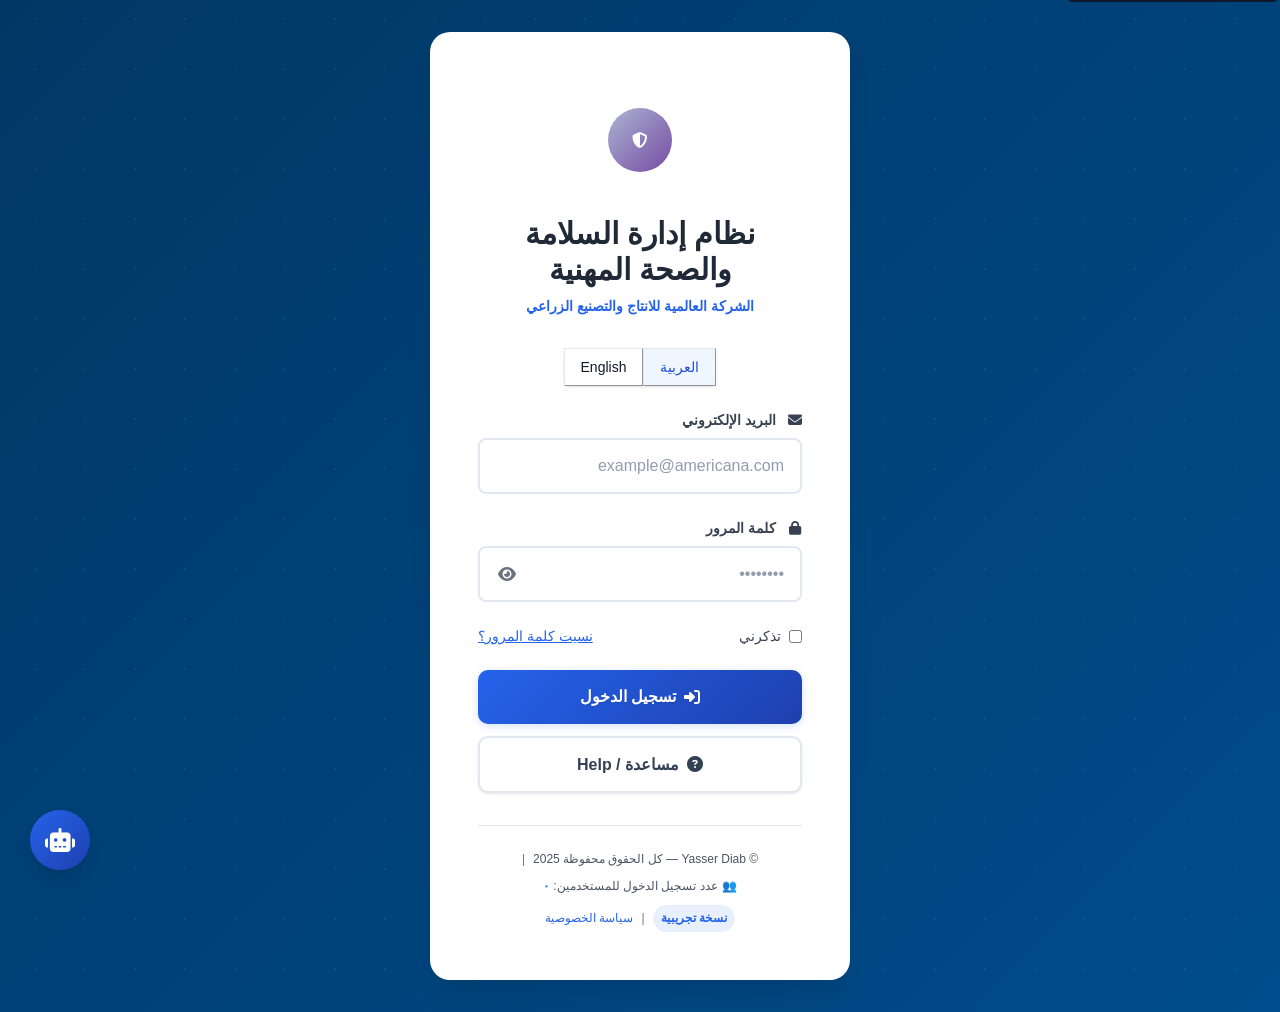
==== commit 27984d33: "إزالة زر إعادة المزامنة وإضافة خيار اللغة (عربي/إنجليزي) في شاشة الدخول وتحسين دعم تعدد اللغات في ال" ====
--- a/Frontend/index.html
+++ b/Frontend/index.html
@@ -86,24 +86,75 @@
             
             // ✅ LAYER -1: تحويل Google Drive URLs إلى صيغة thumbnail الآمنة
             // هذا يمنع تحميل uploadmanager.js من الأساس
+            // استخدام sz=w400 لتقليل احتمال 503 من خوادم Google
             window.__convertGoogleDriveUrl = function(url) {
                 if (!url || typeof url !== 'string') return url;
-                
+                // تطبيع روابط thumbnail المخزنة قديماً (w1000 أو أي حجم) → w400
+                var thumbMatch = url.match(/^(https?:\/\/drive\.google\.com\/thumbnail\?id=)([a-zA-Z0-9_-]+)(&.*)?$/i);
+                if (thumbMatch && thumbMatch[2]) {
+                    return thumbMatch[1] + thumbMatch[2] + '&sz=w400';
+                }
                 // تحويل /uc?export=view URLs إلى /thumbnail
-                // هذه الصيغة لا تحمّل uploadmanager.js
                 var driveUcMatch = url.match(/drive\.google\.com\/uc\?.*id=([a-zA-Z0-9_-]+)/i);
                 if (driveUcMatch && driveUcMatch[1]) {
-                    return 'https://drive.google.com/thumbnail?id=' + driveUcMatch[1] + '&sz=w1000';
-                }
-                
+                    return 'https://drive.google.com/thumbnail?id=' + driveUcMatch[1] + '&sz=w400';
+                }
                 // تحويل /file/d/ URLs
                 var driveFileMatch = url.match(/drive\.google\.com\/file\/d\/([a-zA-Z0-9_-]+)/i);
                 if (driveFileMatch && driveFileMatch[1]) {
-                    return 'https://drive.google.com/thumbnail?id=' + driveFileMatch[1] + '&sz=w1000';
-                }
-                
+                    return 'https://drive.google.com/thumbnail?id=' + driveFileMatch[1] + '&sz=w400';
+                }
                 return url;
             };
+            // معالجة فشل تحميل صور thumbnail (503 من Google) — استبدال ب placeholder + تطبيع w1000→w400
+            (function() {
+                var placeholderSvg = 'data:image/svg+xml,' + encodeURIComponent('<svg xmlns="http://www.w3.org/2000/svg" width="200" height="120" viewBox="0 0 200 120"><rect fill="#f3f4f6" width="200" height="120"/><text x="100" y="65" text-anchor="middle" fill="#9ca3af" font-size="12" font-family="sans-serif">فشل تحميل الصورة</text></svg>');
+                function normalizeThumbnailSrc(src) {
+                    if (!src || src.indexOf('drive.google.com/thumbnail') === -1) return src;
+                    var m = src.match(/^(https?:\/\/drive\.google\.com\/thumbnail\?id=)([a-zA-Z0-9_-]+)(&.*)?$/i);
+                    return m ? m[1] + m[2] + '&sz=w400' : src;
+                }
+                function addThumbnailFallback(img) {
+                    if (!img || img.getAttribute('data-drive-thumbnail-handled')) return;
+                    if (!img.src || img.src.indexOf('drive.google.com/thumbnail') === -1) return;
+                    img.setAttribute('data-drive-thumbnail-handled', '1');
+                    var normalized = normalizeThumbnailSrc(img.src);
+                    if (normalized !== img.src) { img.src = normalized; }
+                    img.onerror = function() {
+                        this.onerror = null;
+                        this.src = placeholderSvg;
+                        this.alt = this.alt || 'فشل تحميل الصورة';
+                    };
+                }
+                function runThumbnailFallbacks(root) {
+                    var imgs = (root || document).querySelectorAll ? (root || document).querySelectorAll('img[src*="drive.google.com/thumbnail"]') : [];
+                    for (var i = 0; i < imgs.length; i++) addThumbnailFallback(imgs[i]);
+                }
+                function startObservers() {
+                    runThumbnailFallbacks();
+                    var obs = new MutationObserver(function(mutations) {
+                        mutations.forEach(function(m) {
+                            if (m.addedNodes && m.addedNodes.length) for (var j = 0; j < m.addedNodes.length; j++) {
+                                var n = m.addedNodes[j];
+                                if (n.nodeType === 1) { runThumbnailFallbacks(n); if (n.querySelectorAll) runThumbnailFallbacks(n); }
+                            }
+                            if (m.type === 'attributes' && m.attributeName === 'src' && m.target.tagName === 'IMG') {
+                                var img = m.target;
+                                if (img.src && img.src.indexOf('drive.google.com/thumbnail') !== -1) {
+                                    img.removeAttribute('data-drive-thumbnail-handled');
+                                    addThumbnailFallback(img);
+                                }
+                            }
+                        });
+                    });
+                    obs.observe(document.body, { childList: true, subtree: true, attributes: true, attributeFilter: ['src'] });
+                }
+                if (document.readyState === 'loading') {
+                    document.addEventListener('DOMContentLoaded', startObservers);
+                } else {
+                    startObservers();
+                }
+            })();
             
             // ✅ LAYER 0: حماية فورية - منع uploadmanager من القراءة على undefined (reading 'document')
             try {
@@ -5544,6 +5595,17 @@
 
                 <!-- Login Form -->
                 <form id="login-form" class="space-y-6">
+                    <!-- Language Selector -->
+                    <div class="language-selector-login mb-4 text-center">
+                        <div class="inline-flex rounded-md shadow-sm" role="group" dir="ltr">
+                            <button type="button" id="lang-en-login" class="px-4 py-2 text-sm font-medium text-gray-900 bg-white border border-gray-200 rounded-l-lg hover:bg-gray-100 hover:text-blue-700 focus:z-10 focus:ring-2 focus:ring-blue-700 focus:text-blue-700 dark:bg-gray-700 dark:border-gray-600 dark:text-white dark:hover:text-white dark:hover:bg-gray-600 dark:focus:ring-blue-500 dark:focus:text-white transition-colors duration-200">
+                                English
+                            </button>
+                            <button type="button" id="lang-ar-login" class="px-4 py-2 text-sm font-medium text-blue-700 bg-blue-50 border border-gray-200 rounded-r-lg hover:bg-blue-100 focus:z-10 focus:ring-2 focus:ring-blue-700 focus:text-blue-700 dark:bg-gray-600 dark:border-gray-600 dark:text-white dark:hover:text-white dark:hover:bg-gray-600 dark:focus:ring-blue-500 dark:focus:text-white transition-colors duration-200">
+                                العربية
+                            </button>
+                        </div>
+                    </div>
                     <div>
                         <label for="username" class="block text-sm font-semibold text-gray-700 mb-2">
                             <i class="fas fa-envelope ml-2"></i>
@@ -5586,12 +5648,6 @@
                     <button type="button" id="help-btn" class="btn-secondary w-full mt-3" aria-label="مساعدة">
                         <i class="fas fa-question-circle ml-2" aria-hidden="true"></i>
                         مساعدة / Help
-                    </button>
-
-                    <button type="button" id="sync-settings-btn" class="btn-secondary w-full mt-3"
-                        aria-label="إعداد المزامنة">
-                        <i class="fas fa-sync-alt ml-2" aria-hidden="true"></i>
-                        إعداد المزامنة
                     </button>
 
                     <div id="login-error-contact" class="login-error-contact" style="display: none;">
@@ -5654,6 +5710,71 @@
                     }, 2000);
                 }
             } catch (e) {}
+        })();
+    </script>
+
+    <!-- حماية إضافية من الشاشة البيضاء بعد إعادة التحميل أو فشل التهيئة -->
+    <script>
+        (function () {
+            function ensureVisible() {
+                try {
+                    var login = document.getElementById('login-screen');
+                    var app = document.getElementById('main-app');
+
+                    if (!login && !app) return;
+
+                    var loginStyle = login ? window.getComputedStyle(login) : null;
+                    var appStyle = app ? window.getComputedStyle(app) : null;
+
+                    var loginVisible = login &&
+                        loginStyle.display !== 'none' &&
+                        loginStyle.visibility !== 'hidden' &&
+                        login.offsetHeight > 0;
+
+                    var appVisible = app &&
+                        appStyle.display !== 'none' &&
+                        appStyle.visibility !== 'hidden' &&
+                        app.offsetHeight > 0;
+
+                    // إذا كانت كل من شاشة الدخول والتطبيق الرئيسي مخفية أو غير مرئية، نعيد إظهار واجهة مناسبة
+                    if (!loginVisible && !appVisible) {
+                        var hasSession = false;
+                        try {
+                            hasSession = !!(sessionStorage.getItem('hse_current_session') || localStorage.getItem('hse_remember_user'));
+                        } catch (e) {}
+
+                        // إزالة أي كلاس قد يخفي التطبيق (مثل شاشة السياسة بعد الدخول)
+                        try {
+                            document.documentElement.classList.remove('hse-post-login-overlay-active');
+                            document.body.classList.remove('hse-post-login-overlay-active');
+                        } catch (e) {}
+
+                        // في حالة وجود جلسة محفوظة نُظهر التطبيق مباشرة، وإلا نُظهر شاشة الدخول
+                        if (hasSession && app) {
+                            document.body.classList.add('app-active');
+                            app.style.display = 'flex';
+                            app.style.visibility = 'visible';
+                        } else if (login) {
+                            login.style.display = 'flex';
+                            login.style.visibility = 'visible';
+                        }
+                    }
+                } catch (e) {
+                    // نتجاهل أي أخطاء في منطق الحماية نفسه
+                }
+            }
+
+            if (document.readyState === 'complete' || document.readyState === 'interactive') {
+                setTimeout(ensureVisible, 1500);
+            } else {
+                document.addEventListener('DOMContentLoaded', function () {
+                    setTimeout(ensureVisible, 1500);
+                });
+            }
+
+            window.addEventListener('load', function () {
+                setTimeout(ensureVisible, 2000);
+            });
         })();
     </script>
 
@@ -5933,12 +6054,6 @@
                         </div>
                     </div>
                     <div style="flex: 1;"></div>
-                    <!-- شريط التقدم عند إخفاء نافذة التحميل (نمط شريط بحث) -->
-                    <div id="sync-progress-header-bar" class="sync-progress-header-bar" style="display: none; min-width: 280px; max-width: 400px; flex: 1; margin-left: 12px; margin-right: 12px;" role="status" aria-live="polite" aria-label="تقدم التحميل">
-                        <span class="sync-progress-header-placeholder">ابحث... او ادخل بيانات</span>
-                        <div class="sync-progress-header-track"><div id="sync-progress-header-fill" class="sync-progress-header-fill" style="width: 0%;"></div></div>
-                        <span id="sync-progress-header-percent" class="sync-progress-header-percent">0</span>
-                    </div>
                     <!-- Header Actions: Theme Toggle & Notifications -->
                     <div class="header-actions" style="display: flex; align-items: center; gap: 10px;">
                         <button id="header-theme-toggle" class="header-theme-toggle" aria-label="تبديل الوضع الليلي"
@@ -5993,7 +6108,7 @@
                             <div class="kpi-content">
                                 <h3 class="kpi-label" data-i18n="dash.totalIncidents">إجمالي الحوادث</h3>
                                 <p class="kpi-value" id="total-incidents" aria-live="polite">0</p>
-                                <p class="kpi-description" data-i18n="dash.thisMonth">هذا الشهر</p>
+                                <p class="kpi-description"><span data-i18n="dash.thisYearByRegistration">هذا العام بناءً على التسجيل</span>: <span id="total-incidents-this-year" aria-live="polite">0</span></p>
                             </div>
                         </div>
 
--- a/Frontend/styles.css
+++ b/Frontend/styles.css
@@ -4836,62 +4836,77 @@
     }
 }
 
-/* شريط تقدم المزامنة في الهيدر عند إخفاء النافذة (نمط شريط بحث) */
-.sync-progress-header-bar {
+/* شريط تقدم المزامنة السفلي فقط - مضغوط ومتناسق */
+.sync-progress-floating-bar {
+    position: fixed;
+    bottom: 20px;
+    left: 50%;
+    transform: translateX(-50%);
+    z-index: 10002;
     display: flex;
     align-items: center;
-    gap: 10px;
+    gap: 8px;
     background: #fff;
-    border-radius: 9999px;
-    padding: 8px 14px 8px 16px;
-    box-shadow: 0 1px 3px rgba(0,0,0,0.08);
+    padding: 6px 12px 6px 14px;
+    border-radius: 20px;
+    box-shadow: 0 2px 12px rgba(0,0,0,0.12);
     direction: rtl;
-    border: 1px solid rgba(0,0,0,0.06);
-}
-.sync-progress-header-placeholder {
-    color: #9ca3af;
-    font-size: 0.9rem;
+    border: 1px solid rgba(0,0,0,0.08);
+    font-size: 12px;
+    max-width: calc(100vw - 32px);
+    min-width: 200px;
+}
+.sync-floating-label {
+    color: #6b7280;
     white-space: nowrap;
     flex-shrink: 0;
 }
-.sync-progress-header-track {
+.sync-floating-track {
     flex: 1;
-    min-width: 60px;
-    height: 6px;
+    min-width: 48px;
+    height: 4px;
     background: #e5e7eb;
-    border-radius: 9999px;
+    border-radius: 4px;
     overflow: hidden;
 }
-.sync-progress-header-fill {
+.sync-floating-fill {
     height: 100%;
     background: #3b82f6;
-    border-radius: 9999px;
+    border-radius: 4px;
     transition: width 0.3s ease;
 }
-.sync-progress-header-percent {
+.sync-floating-percent {
     background: #3b82f6;
     color: #fff;
-    font-size: 0.8rem;
+    font-size: 11px;
     font-weight: 600;
+    padding: 2px 8px;
+    border-radius: 10px;
+    flex-shrink: 0;
+    min-width: 24px;
+    text-align: center;
+}
+.sync-floating-btn {
+    background: #3b82f6;
+    color: #fff;
+    border: none;
     padding: 4px 10px;
-    border-radius: 9999px;
+    border-radius: 6px;
+    font-size: 12px;
+    cursor: pointer;
+    font-family: inherit;
     flex-shrink: 0;
 }
-
-/* صندوق تقدم المزامنة العائم - تجنب التداخل على الموبايل */
-#sync-progress-floating {
-    max-width: calc(100vw - 32px);
-    left: 16px !important;
-    right: 16px !important;
-    transform: none !important;
-    margin-left: 0 !important;
+.sync-floating-btn:hover {
+    background: #2563eb;
 }
 @media (max-width: 480px) {
-    #sync-progress-floating {
-        bottom: calc(140px + env(safe-area-inset-bottom)) !important;
-        left: 16px !important;
-        right: auto !important;
-        width: auto !important;
+    .sync-progress-floating-bar {
+        bottom: calc(16px + env(safe-area-inset-bottom));
+        left: 16px;
+        right: 16px;
+        transform: none;
+        width: auto;
     }
 }
 
